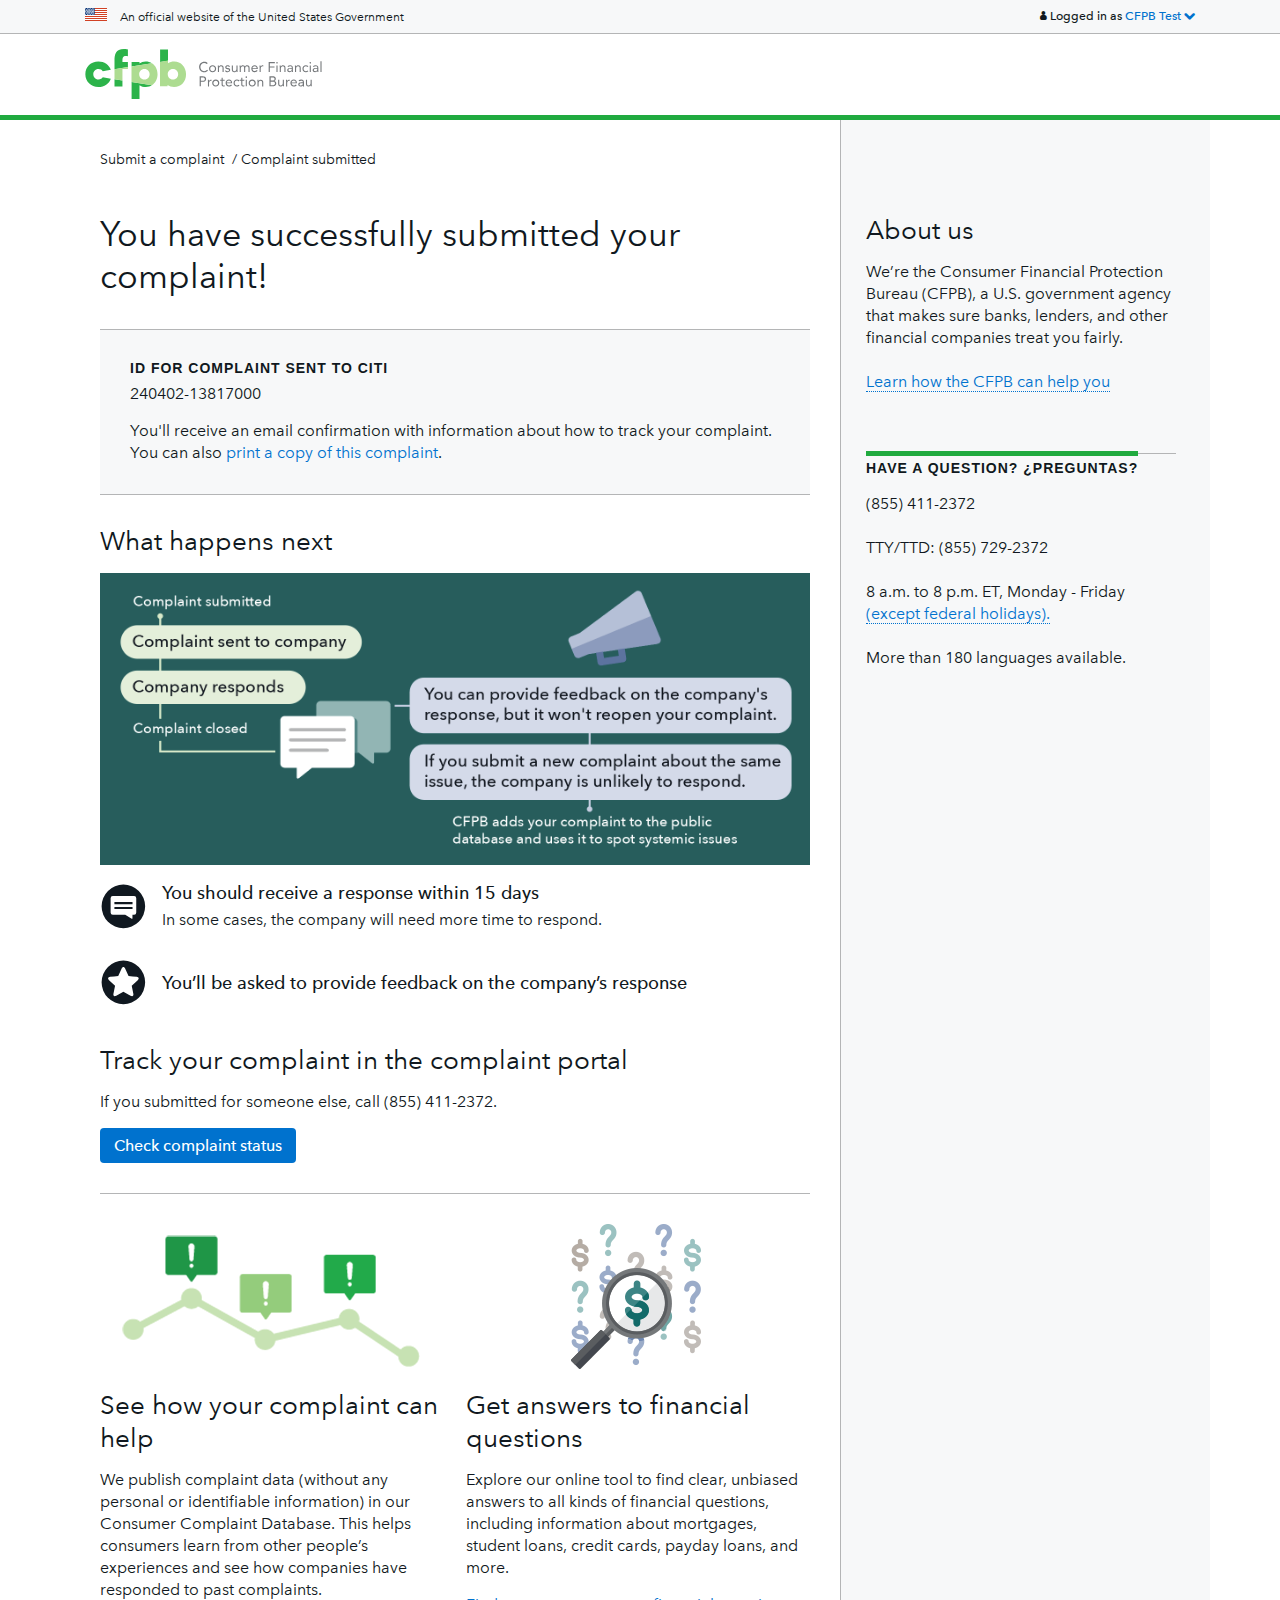
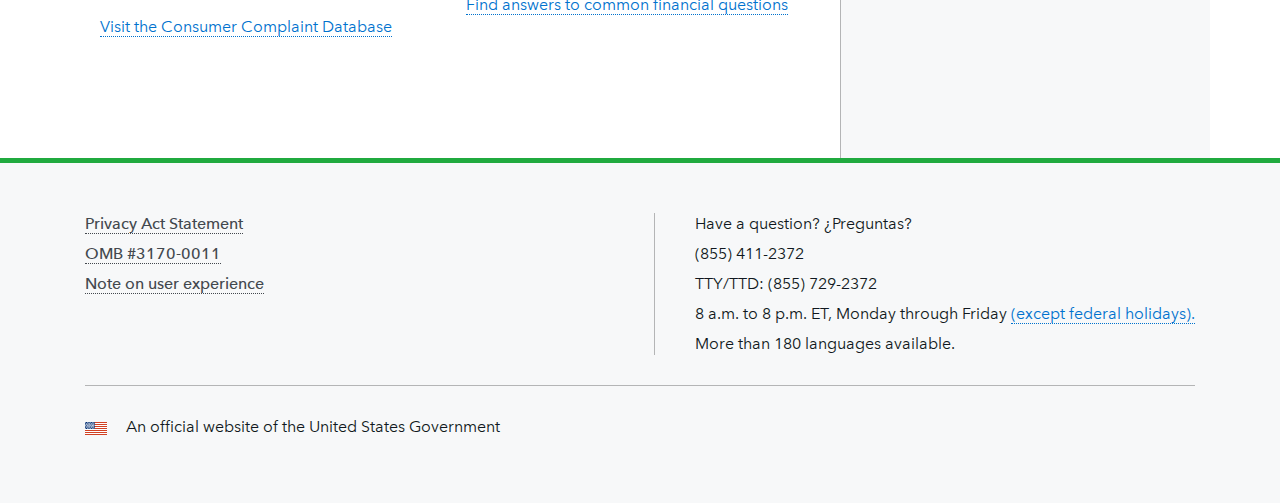
==== complaint-submitted/index.html @ ac3c00c8 "Add prototypes" ====
<!DOCTYPE html>
<!-- saved from url=(0223)https://portal.consumerfinance.gov/consumer/s/complaint-submitted?sessionid=28f20814c13f4c3f39dccdf247f90e877fdfe226806525f268b0e0549cd3e72c083fc4cb9191ff93b3049dcadfddd27220a019470e71061d794ca55a05c5ee69#50082000002Ne7AAAS -->
<html lang="en-US" dir="ltr" xmlns:mso="urn:schemas-microsoft-com:office:office" xmlns:msdt="uuid:C2F41010-65B3-11d1-A29F-00AA00C14882"><head><meta http-equiv="Content-Type" content="text/html; charset=UTF-8"><title>Complaint Submitted</title><meta http-equiv="Content-Security-Policy" content="default-src &#39;self&#39;; script-src &#39;self&#39; &#39;unsafe-eval&#39; &#39;unsafe-inline&#39; https://service.force.com/embeddedservice/ https://cdn.content.aws-dev2-uswest2.aws.sfdc.cl/ https://cdn.content.aws-prod1-useast1.aws.sfdc.cl/ https://payments.salesforce.com/ https://js.stripe.com/ https://www.paypal.com/sdk/js import: blob: https://uip.canary.lwc.dev https://www.google-analytics.com https://www.googletagmanager.com/gtag/js; object-src &#39;self&#39; www.google.com; style-src &#39;self&#39; &#39;unsafe-inline&#39; https://service.force.com/embeddedservice/ https://fonts.googleapis.com/css2 https://fonts.googleapis.com/css blob: https://localhost:5050 https://fast.fonts.net https://www.googletagmanager.com https://www.google-analytics.com https://stats.g.doubleclick.net https://tagmanager.google.com https://www.gstatic.com https://ssl.gstatic.com; img-src &#39;self&#39; data: blob: https://cfpb.my.salesforce.com https://cfpb.file.force.com https://img.youtube.com https://i.ytimg.com https://i.vimeocdn.com https://login.salesforce.com/icons/ https://payments.salesforce.com/icons/ https://cdn.content.aws-prod1-useast1.aws.sfdc.cl/icons/ https://cdn.content.aws-dev2-uswest2.aws.sfdc.cl/icons/ https://www.sandbox.paypal.com https://www.paypal.com https://na217.salesforce.com/icons/ https://localhost:5050 https://fast.fonts.net https://www.googletagmanager.com https://www.google-analytics.com https://stats.g.doubleclick.net https://tagmanager.google.com https://www.gstatic.com https://ssl.gstatic.com; media-src &#39;self&#39; blob: https://localhost:5050 https://www.googletagmanager.com https://www.google-analytics.com https://stats.g.doubleclick.net https://tagmanager.google.com https://www.gstatic.com https://ssl.gstatic.com; frame-src &#39;self&#39; https://service.force.com/embeddedservice/ https://na217.salesforce.com https://sfdc-link-preview-staging.sfdc.sh https://sfdc-link-preview.hk.salesforce.com https://cdn.embedly.com https://www.youtube.com https://player.vimeo.com https://play.vidyard.com https://player.cloudinary.com https://fast.wistia.net https://players.brightcove.net https://s1.adis.ws https://scormanywhere.secure.force.com https://appiniummastertrial.secure.force.com https://js.stripe.com/ https://www.paypal.com https://www.sandbox.paypal.com https://*.c.forceusercontent.com/lightningmaps/ https://*.c.forceusercontent.com https://location.force.com https://cfpb.file.force.com https://localhost:5050 https://www.googletagmanager.com https://www.google-analytics.com https://stats.g.doubleclick.net https://tagmanager.google.com https://www.gstatic.com https://ssl.gstatic.com; font-src &#39;self&#39; data: https://fonts.gstatic.com/ https://localhost:5050 https://fast.fonts.net https://www.googletagmanager.com https://www.google-analytics.com https://stats.g.doubleclick.net https://tagmanager.google.com https://www.gstatic.com https://ssl.gstatic.com; connect-src &#39;self&#39; https://www.paypal.com https://www.sandbox.paypal.com https://cfpb.my.salesforce-scrt.com https://localhost:5050 https://www.googletagmanager.com https://www.google-analytics.com https://stats.g.doubleclick.net https://tagmanager.google.com https://www.gstatic.com https://ssl.gstatic.com"><link rel="icon" href="https://cfpb--c.na21.visual.force.com/resource/1492827952000/favicontest"><meta name="viewport" content="initial-scale=1.0, maximum-scale=5.0, minimum-scale=1.0, minimal-ui">
<style>
        .auraMsgMask, #auraErrorMask, body .auraLoadingBox {
            display: none;
        }

        .spaError {
            padding: 10px;
        }

        .spaErrorLink {
            padding: 10px 0;
            display: block
        }

        </style><style>:root{--EZProtect4SF-paletteIndigo10:rgb(32, 6, 71);--EZProtect4SF-popoverWalkthroughHeaderImage:;--EZProtect4SF-zIndexDialog:6000;--EZProtect4SF-colorPickerSelectorWidth:14rem;--EZProtect4SF-nubbinSizeDefault:1rem;--EZProtect4SF-paletteCloudBlue40:rgb(5, 98, 138);--EZProtect4SF-colorBackgroundContextBarInverseItemHover:rgba(255, 255, 255, 0.2);--EZProtect4SF-dropZoneSlotHeight:0.25rem;--EZProtect4SF-colorTextTabLabelSelected:rgb(1, 118, 211);--EZProtect4SF-colorStrokeBrandActive:rgb(3, 45, 96);--EZProtect4SF-paletteIndigo15:rgb(31, 9, 116);--EZProtect4SF-cardBodyPadding:0 1rem;--EZProtect4SF-varSpacingHorizontalSmall:0.75rem;--EZProtect4SF-tableColorBackgroundHeaderResizableHandle:rgb(174, 174, 174);--EZProtect4SF-colorBackgroundPathActiveHover:rgb(3, 45, 96);--EZProtect4SF-brandPrimaryTransparent:rgba(21, 137, 238, 0.1);--EZProtect4SF-brandPrimaryTransparent40:rgba(21, 137, 238, 0.4);--EZProtect4SF-colorBorderButtonDefault:rgb(201, 201, 201);--EZProtect4SF-paletteIndigo20:rgb(50, 29, 113);--EZProtect4SF-popoverColorText:rgb(201, 201, 201);--EZProtect4SF-paletteCloudBlue30:rgb(8, 73, 104);--EZProtect4SF-colorTextButtonDefaultActive:rgb(1, 118, 211);--EZProtect4SF-colorPickerSliderHeight:1.5rem;--EZProtect4SF-colorTextIconInverse:rgb(255, 255, 255);--EZProtect4SF-heightFooter:3.75rem;--EZProtect4SF-splitViewColorBorder:rgb(201, 201, 201);--EZProtect4SF-colorBorderRowSelectedHover:rgb(27, 150, 255);--EZProtect4SF-fontSizeTextXxSmall:0.625rem;--EZProtect4SF-lineHeightHeading:1.25;--EZProtect4SF-cardHeaderMargin:0 0 0.75rem;--EZProtect4SF-paletteIndigo30:rgb(47, 44, 183);--EZProtect4SF-mqMediumLandscape:only screen and (min-width: 48em) and (min-aspect-ratio: 4/3);--EZProtect4SF-brandBandImageHeightMedium:12.5rem;--EZProtect4SF-illustrationColorSecondary:rgb(207, 233, 254);--EZProtect4SF-zIndexDefault:1;--EZProtect4SF-colorBorderSelectionActive:rgb(243, 243, 243);--EZProtect4SF-paletteCloudBlue20:rgb(2, 50, 72);--EZProtect4SF-utilityBarColorBackgroundNotificationFocus:rgb(201, 201, 201);--EZProtect4SF-colorTextIconDefaultDisabled:rgb(201, 201, 201);--EZProtect4SF-colorTextBrand:rgb(27, 150, 255);--EZProtect4SF-durationToastMedium:9.6s;--EZProtect4SF-colorBackgroundButtonIconActive:rgb(243, 243, 243);--EZProtect4SF-brandHeaderContrastWeak:rgb(145, 145, 145);--EZProtect4SF-colorBackgroundNotificationNew:rgb(243, 243, 243);--EZProtect4SF-brandHeaderContrastInverseActive:rgb(238, 238, 238);--EZProtect4SF-colorBackgroundInputCheckboxSelected:rgb(27, 150, 255);--EZProtect4SF-progressColorBorder:rgb(255, 255, 255);--EZProtect4SF-spacingXxxSmall:0.125rem;--EZProtect4SF-paletteIndigo40:rgb(58, 73, 218);--EZProtect4SF-colorBackgroundProgressRingContent:rgb(255, 255, 255);--EZProtect4SF-lineHeightButtonSmall:1.75rem;--EZProtect4SF-salesforceSansBoldItalicWoff:url(/_slds/fonts/v2.3.0/SalesforceSans-BoldItalic.woff);--EZProtect4SF-brandBackgroundDarkTransparent:rgba(221, 219, 218, 0);--EZProtect4SF-colorPickerThumbWidth:0.375rem;--EZProtect4SF-paletteCloudBlue10:rgb(0, 26, 40);--EZProtect4SF-brandHeaderIconActive:rgb(129, 129, 129);--EZProtect4SF-widthStageLeftCollapsed:4rem;--EZProtect4SF-paletteCloudBlue15:rgb(10, 38, 54);--EZProtect4SF-colorBorderOffline:rgb(68, 68, 68);--EZProtect4SF-colorBackgroundUtilityBarHover:rgb(243, 243, 243);--EZProtect4SF-sliderHandleColorBackgroundHover:rgb(1, 118, 211);--EZProtect4SF-colorTextIconInverseHint:rgba(255, 255, 255, 0.5);--EZProtect4SF-sizeMedium:20rem;--EZProtect4SF-brandPrimaryTransparent10:rgba(21, 137, 238, 0.1);--EZProtect4SF-colorBorderIconInverseHintHover:rgba(255, 255, 255, 0.75);--EZProtect4SF-colorTextDefault:rgb(3, 45, 96);--EZProtect4SF-paletteIndigo50:rgb(88, 103, 232);--EZProtect4SF-progressBarHeight:0.125rem;--EZProtect4SF-colorBackgroundWarning:#feb552;--EZProtect4SF-colorBackgroundBrandPrimaryActive:rgb(3, 45, 96);--EZProtect4SF-paletteBlue90:rgb(216, 230, 254);--EZProtect4SF-brandHeaderContrastCool:rgb(1, 68, 134);--EZProtect4SF-paletteCloudBlue80:rgb(144, 208, 254);--EZProtect4SF-paletteBlue95:rgb(238, 244, 255);--EZProtect4SF-colorBorderSelectionHover:rgb(27, 150, 255);--EZProtect4SF-zIndexPopup:5000;--EZProtect4SF-borderRadiusLarge:0.5rem;--EZProtect4SF-colorTextIconInverseHintHover:rgba(255, 255, 255, 0.75);--EZProtect4SF-popoverBrandBorderWidth:0.25rem;--EZProtect4SF-fontSizeHeadingXLarge:1.75rem;--EZProtect4SF-typingIconDotColorBackgroundGrayDark:rgb(201, 201, 201);--EZProtect4SF-paletteIndigo65:rgb(142, 155, 239);--EZProtect4SF-varSpacingLarge:1.5rem;--EZProtect4SF-pageHeaderSpacingMargin:0;--EZProtect4SF-fontSizeTextXLarge:1.25rem;--EZProtect4SF-paletteIndigo60:rgb(127, 140, 237);--EZProtect4SF-paletteCloudBlue70:rgb(26, 185, 255);--EZProtect4SF-welcomeMatColorActionShadow:rgba(0, 0, 0, 0.05);--EZProtect4SF-colorTextBrowser:rgb(255, 255, 255);--EZProtect4SF-welcomeMatSpacingInfo:7.75rem;--EZProtect4SF-mqLarge:only screen and (min-width: 64.0625em);--EZProtect4SF-paletteIndigo70:rgb(158, 169, 241);--EZProtect4SF-squareTappableSmall:2rem;--EZProtect4SF-colorTextActionLabel:rgb(116, 116, 116);--EZProtect4SF-paletteCloudBlue60:rgb(13, 157, 218);--EZProtect4SF-paletteBlue70:rgb(120, 176, 253);--EZProtect4SF-colorBorderTabActive:rgb(255, 255, 255);--EZProtect4SF-paletteCloudBlue65:rgb(8, 171, 237);--EZProtect4SF-globalnavigationItemHeightAccentFocus:4px;--EZProtect4SF-colorBorderDestructiveHover:rgb(186, 5, 23);--EZProtect4SF-buttonLineHeightTouch:2.65rem;--EZProtect4SF-colorTextCustomer:rgb(254, 147, 57);--EZProtect4SF-squareIconUtilitySmall:1rem;--EZProtect4SF-colorBackgroundModalButtonActive:rgba(0, 0, 0, 0.16);--EZProtect4SF-colorTextBrandPrimary:rgb(255, 255, 255);--EZProtect4SF-squareIconXSmallBoundary:1.25rem;--EZProtect4SF-widthToggle:3rem;--EZProtect4SF-paletteIndigo80:rgb(190, 199, 246);--EZProtect4SF-welcomeMatMinHeight:25rem;--EZProtect4SF-zIndexDocked:4;--EZProtect4SF-squareIconMediumBoundaryAlt:2.25rem;--EZProtect4SF-colorBorderSelection:rgb(1, 118, 211);--EZProtect4SF-paletteBlue80:rgb(170, 203, 255);--EZProtect4SF-paletteCloudBlue50:rgb(16, 124, 173);--EZProtect4SF-brandHeaderContrastActive:rgb(80, 80, 80);--EZProtect4SF-formLabelFontSize:0.75rem;--EZProtect4SF-colorTextActionLabelActive:rgb(3, 45, 96);--EZProtect4SF-colorBackgroundBackdropTint:rgb(243, 243, 243);--EZProtect4SF-durationSlowly:0.4s;--EZProtect4SF-colorBackgroundRowHover:rgb(243, 243, 243);--EZProtect4SF-popoverWalkthroughAltNubbinColorBackground:rgb(1, 118, 211);--EZProtect4SF-spinnerSizeSmall:1.25rem;--EZProtect4SF-sliderTrackColorBackgroundFill:rgb(27, 150, 255);--EZProtect4SF-welcomeMatWidth:52.0625rem;--EZProtect4SF-paletteIndigo95:rgb(241, 243, 251);--EZProtect4SF-paletteIndigo90:rgb(224, 229, 248);--EZProtect4SF-filesZIndexHover:5;--EZProtect4SF-colorTextPill:rgb(1, 118, 211);--EZProtect4SF-varSpacingSmall:0.75rem;--EZProtect4SF-heightDockedBar:2.5rem;--EZProtect4SF-paletteBlue50:rgb(1, 118, 211);--EZProtect4SF-colorTextTabLabelHover:rgb(1, 68, 134);--EZProtect4SF-fontSizeHeadingXSmall:0.75rem;--EZProtect4SF-colorStrokeDisabled:rgb(243, 243, 243);--EZProtect4SF-widthPathBorderCurrent:0.125rem;--EZProtect4SF-colorBackgroundButtonDefaultHover:rgb(243, 243, 243);--EZProtect4SF-varSpacingVerticalXxSmall:0.25rem;--EZProtect4SF-colorTextButtonDefaultHover:rgb(1, 118, 211);--EZProtect4SF-durationPromptly:0.2s;--EZProtect4SF-colorBorderPathCurrent:rgb(1, 68, 134);--EZProtect4SF-BrandHeaderContrast:#5e5e5e;--EZProtect4SF-colorBackgroundButtonDefaultActive:rgb(243, 243, 243);--EZProtect4SF-colorTextStageLeft:rgb(243, 243, 243);--EZProtect4SF-colorBorderHint:rgb(3, 45, 96);--EZProtect4SF-colorTextPrimary:rgb(3, 45, 96);--EZProtect4SF-brandBandColorBackgroundSecondaryTransparent:rgba(0, 0, 0, 0);--EZProtect4SF-paletteBlue60:rgb(27, 150, 255);--EZProtect4SF-cardColorBackground:rgb(255, 255, 255);--EZProtect4SF-brandHeaderIcon:rgb(145, 145, 145);--EZProtect4SF-paletteBlue65:rgb(87, 163, 253);--EZProtect4SF-spacingLarge:1.5rem;--EZProtect4SF-pageHeaderColorBorder:rgba(0, 0, 0, 0);--EZProtect4SF-cardFooterMargin:0.75rem;--EZProtect4SF-fontSizeTextSmall:0.8125rem;--EZProtect4SF-colorTextLinkInverseActive:rgba(255, 255, 255, 0.5);--EZProtect4SF-durationToastShort:4.8s;--EZProtect4SF-lineHeightButton:1.875rem;--EZProtect4SF-panelDockedLeftShadow:1px 0 3px rgba(0,0,0,0.25);--EZProtect4SF-panelDockedRightShadow:-1px 0 3px 0 rgba(0,0,0,0.25);--EZProtect4SF-colorTextLinkPrimaryHover:rgb(1, 118, 211);--EZProtect4SF-shadowButton:0 1px 1px 0 rgba(0, 0, 0, 0.05);--EZProtect4SF-welcomeMatMaxHeight:37.5rem;--EZProtect4SF-colorBorderToggleChecked:rgb(255, 255, 255);--EZProtect4SF-shadowHeader:0 2px 4px rgba(0, 0, 0, 0.07);--EZProtect4SF-sizeXxLarge:60rem;--EZProtect4SF-colorBackgroundDockedPanelHeader:rgb(255, 255, 255);--EZProtect4SF-paletteBlue30:rgb(1, 68, 134);--EZProtect4SF-lineHeightSalespath:1.5rem;--EZProtect4SF-shadowDrag:0 2px 4px 0 rgba(0, 0, 0, 0.40);--EZProtect4SF-colorBackgroundPathExpanded:rgb(255, 255, 255);--EZProtect4SF-colorBackground:rgb(243, 243, 243);--EZProtect4SF-colorBackgroundInput:rgb(255, 255, 255);--EZProtect4SF-sizeSmall:15rem;--EZProtect4SF-userDefaultAvatar:url(/_slds/images/profile_avatar_200.png?cache=7bdcafae);--EZProtect4SF-colorTextButtonInverse:rgb(243, 243, 243);--EZProtect4SF-colorBackgroundInputCheckboxDisabled:rgb(201, 201, 201);--EZProtect4SF-tableColorTextHeader:rgb(68, 68, 68);--EZProtect4SF-paletteBlue40:rgb(11, 92, 171);--EZProtect4SF-cardColorBorder:rgb(201, 201, 201);--EZProtect4SF-squareIconUtilityMedium:1.25rem;--EZProtect4SF-colorBackgroundButtonSuccessHover:rgb(46, 132, 74);--EZProtect4SF-colorBorderButtonBrandDisabled:rgba(0, 0, 0, 0);--EZProtect4SF-fontSizeHeadingXxSmall:0.625rem;--EZProtect4SF-colorBackgroundButtonInverseActive:rgba(0, 0, 0, 0.24);--EZProtect4SF-illustrationEmptyStateEvents:url(/_slds/images/illustrations/empty-state-events.svg?cache=985b247a);--EZProtect4SF-colorBackgroundToggle:rgb(174, 174, 174);--EZProtect4SF-colorBackgroundStencil:rgb(243, 243, 243);--EZProtect4SF-welcomeMatCheckSize:0.625rem;--EZProtect4SF-colorTextButtonBrandHover:rgb(255, 255, 255);--EZProtect4SF-buttonColorBackgroundSecondary:rgba(255, 255, 255, 0.8);--EZProtect4SF-paletteBlue10:rgb(0, 22, 57);--EZProtect4SF-varSpacingVerticalLarge:1.5rem;--EZProtect4SF-colorBorderReminder:rgb(243, 243, 243);--EZProtect4SF-colorBrandDark:rgb(1, 118, 211);--EZProtect4SF-paletteBlue15:rgb(3, 35, 77);--EZProtect4SF-colorBorderBrandPrimaryFocus:rgb(1, 118, 211);--EZProtect4SF-salesforceSansItalicWoff:url(/_slds/fonts/v2.3.0/SalesforceSans-Italic.woff);--EZProtect4SF-colorBorderBrandPrimaryActive:rgb(3, 45, 96);--EZProtect4SF-datepickerColorTextDayAdjacentMonth:rgb(116, 116, 116);--EZProtect4SF-colorBorderErrorAlt:rgb(254, 143, 125);--EZProtect4SF-shadowReminder:0 2px 3px 0 rgba(0, 0, 0, 0.20);--EZProtect4SF-brandTextLinkActive:rgb(1, 68, 134);--EZProtect4SF-pageHeaderColorBackground:rgb(243, 243, 243);--EZProtect4SF-salesforceSansBoldWoff2:url(/_slds/fonts/v2.3.0/SalesforceSans-Bold.woff2);--EZProtect4SF-fontSizeHeadingLarge:1.5rem;--EZProtect4SF-colorBackgroundStencilAlt:rgb(243, 243, 243);--EZProtect4SF-paletteBlue20:rgb(3, 45, 96);--EZProtect4SF-elevationInverseShadow3Below:0 -3px 3px 0 rgba(0, 0, 0, 0.16) inset;--EZProtect4SF-varSpacingHorizontalXxSmall:0.25rem;--EZProtect4SF-colorBorderSeparatorAlt:rgb(201, 201, 201);--EZProtect4SF-colorPickerRangeHeight:5rem;--EZProtect4SF-colorBackgroundButtonIcon:rgba(0, 0, 0, 0);--EZProtect4SF-paletteTeal15:rgb(7, 40, 37);--EZProtect4SF-buttonIconColorBorderPrimary:rgb(255, 255, 255);--EZProtect4SF-brandAccessibleActive:rgb(1, 68, 134);--EZProtect4SF-paletteYellow80:rgb(252, 192, 3);--EZProtect4SF-zIndexSpinner:9050;--EZProtect4SF-colorBackgroundContextTabBarItem:rgb(255, 255, 255);--EZProtect4SF-fontWeightBold:700;--EZProtect4SF-paletteTeal10:rgb(7, 27, 18);--EZProtect4SF-colorBackgroundContextBarItemActive:rgb(255, 255, 255);--EZProtect4SF-shadowFocusInset:0 0 2px 2px #1b96ff inset;--EZProtect4SF-colorBackgroundAltInverse:rgb(3, 45, 96);--EZProtect4SF-colorBackgroundPathIncompleteHover:rgb(201, 201, 201);--EZProtect4SF-squareIconMediumContent:1rem;--EZProtect4SF-colorBackgroundContextBar:rgb(255, 255, 255);--EZProtect4SF-colorTextInverseHover:rgb(174, 174, 174);--EZProtect4SF-colorBackgroundInputActive:rgb(255, 255, 255);--EZProtect4SF-brandContrast:rgb(26, 27, 30);--EZProtect4SF-colorTextSecondary:rgb(116, 116, 116);--EZProtect4SF-fillHeaderButtonHover:rgb(1, 68, 134);--EZProtect4SF-fontFamilyText:-apple-system, BlinkMacSystemFont, 'Segoe UI', Roboto, Helvetica, Arial, sans-serif, 'Apple Color Emoji', 'Segoe UI Emoji', 'Segoe UI Symbol';--EZProtect4SF-welcomeMatCompleteIconSize:1.25rem;--EZProtect4SF-varSpacingXxLarge:3rem;--EZProtect4SF-paletteYellow95:rgb(251, 243, 224);--EZProtect4SF-paletteYellow90:rgb(249, 227, 182);--EZProtect4SF-brandBackgroundPrimary:rgb(250, 250, 249);--EZProtect4SF-paletteTeal20:rgb(2, 52, 52);--EZProtect4SF-progressRingWidth:0.1875rem;--EZProtect4SF-paletteYellow65:rgb(215, 147, 4);--EZProtect4SF-paletteYellow60:rgb(202, 133, 1);--EZProtect4SF-colorBorderInputCheckboxSelectedCheckmark:rgb(255, 255, 255);--EZProtect4SF-colorBorderCanvasElementSelectionHover:rgb(1, 68, 134);--EZProtect4SF-borderRadiusSmall:0.125rem;--EZProtect4SF-progressBarColorBackground:rgb(201, 201, 201);--EZProtect4SF-durationInstantly:0s;--EZProtect4SF-colorBackgroundToastSuccess:rgb(46, 132, 74);--EZProtect4SF-tabsFontWeight:400;--EZProtect4SF-colorBackgroundPost:rgb(243, 243, 243);--EZProtect4SF-colorTextPlaceholderInverse:rgb(243, 243, 243);--EZProtect4SF-colorTextInputIcon:rgb(174, 174, 174);--EZProtect4SF-sliderHandleShadow:rgba(0, 0, 0, 0.16) 0 2px 3px;--EZProtect4SF-paletteYellow70:rgb(228, 162, 1);--EZProtect4SF-fontWeightLight:300;--EZProtect4SF-colorTextError:rgb(234, 0, 30);--EZProtect4SF-varSpacingXxSmall:0.25rem;--EZProtect4SF-colorBorderInput:rgb(201, 201, 201);--EZProtect4SF-brandAccessible:rgb(1, 118, 211);--EZProtect4SF-pageColorBackgroundPrimary:rgb(255, 255, 255);--EZProtect4SF-cardShadow:none;--EZProtect4SF-lineClamp:3;--EZProtect4SF-welcomeMatWidthProgressBar:12.5rem;--EZProtect4SF-progressColorBackgroundShade:rgb(243, 243, 243);--EZProtect4SF-globalActionFillHover:rgb(1, 68, 134);--EZProtect4SF-illustrationEmptyStateAssistant:url(/_slds/images/illustrations/empty-state-assistant.svg?cache=127a789e);--EZProtect4SF-varSpacingHorizontalXSmall:0.5rem;--EZProtect4SF-colorPickerInputCustomHexFontSize:0.75rem;--EZProtect4SF-varSpacingMedium:1rem;--EZProtect4SF-colorBackgroundShadeDark:rgb(201, 201, 201);--EZProtect4SF-colorPickerSwatchesWidth:13.3rem;--EZProtect4SF-squareIconLargeBoundaryAlt:5rem;--EZProtect4SF-colorBorderInputDisabled:rgb(201, 201, 201);--EZProtect4SF-paletteYellow40:rgb(140, 75, 2);--EZProtect4SF-cardWrapperSpacing:1rem;--EZProtect4SF-colorBackgroundNotificationBadgeActive:rgb(3, 45, 96);--EZProtect4SF-colorBackgroundHighlight:rgb(250, 255, 189);--EZProtect4SF-colorBackgroundRowActive:rgb(243, 243, 243);--EZProtect4SF-componentSpacingMargin:0;--EZProtect4SF-colorBorderButtonFocusInverse:rgb(243, 243, 243);--EZProtect4SF-shadowButtonFocus:0 0 3px #0176d3;--EZProtect4SF-varSpacingVerticalXLarge:2rem;--EZProtect4SF-tableColorBackgroundHeaderHover:rgb(243, 243, 243);--EZProtect4SF-colorBackgroundDockedPanel:rgb(255, 255, 255);--EZProtect4SF-colorTextTertiary:rgb(116, 116, 116);--EZProtect4SF-varSpacingVerticalXxLarge:3rem;--EZProtect4SF-paletteYellow50:rgb(168, 100, 3);--EZProtect4SF-brandContrastActive:rgb(13, 14, 18);--EZProtect4SF-squareIconLargeContent:2rem;--EZProtect4SF-colorPickerSliderThumbColorBackground:rgb(243, 243, 243);--EZProtect4SF-inputStaticFontSize:0.8125rem;--EZProtect4SF-borderWidthThin:1px;--EZProtect4SF-fontWeightRegular:400;--EZProtect4SF-colorBackgroundButtonSuccess:rgb(69, 198, 90);--EZProtect4SF-splitViewColorBackgroundRowHover:rgb(255, 255, 255);--EZProtect4SF-paletteYellow20:rgb(79, 33, 0);--EZProtect4SF-bannerUserDefaultImage:;--EZProtect4SF-elevation8:8;--EZProtect4SF-brandDark:rgb(1, 118, 211);--EZProtect4SF-colorBackgroundPathCurrentHover:rgb(255, 255, 255);--EZProtect4SF-elevation0:0;--EZProtect4SF-elevation2:2;--EZProtect4SF-pageHeaderJoinedColorBorder:rgb(201, 201, 201);--EZProtect4SF-elevation4:4;--EZProtect4SF-durationPaused:3.2s;--EZProtect4SF-colorBrand:rgb(27, 150, 255);--EZProtect4SF-colorBackgroundPathComplete:rgb(59, 167, 85);--EZProtect4SF-progressColorBorderHover:rgb(1, 118, 211);--EZProtect4SF-spacingXxSmall:0.25rem;--EZProtect4SF-tableCellSpacing:0.5rem;--EZProtect4SF-colorBorderContextBarThemeDefault:rgb(13, 157, 218);--EZProtect4SF-colorBackgroundAnchor:rgb(243, 243, 243);--EZProtect4SF-paletteYellow30:rgb(111, 52, 0);--EZProtect4SF-shadowButtonFocusInverse:0 0 3px #f3f3f3;--EZProtect4SF-welcomeMatFontSizeInfoTitle:2.625rem;--EZProtect4SF-colorBorderLinkFocusInverse:rgb(243, 243, 243);--EZProtect4SF-borderRadiusCircle:50%;--EZProtect4SF-buttonColorBorderSecondary:rgba(255, 255, 255, 0.8);--EZProtect4SF-colorTextSuccessInverse:rgb(69, 198, 90);--EZProtect4SF-varSpacingXLarge:2rem;--EZProtect4SF-sizeXLarge:40rem;--EZProtect4SF-varSpacingHorizontalXxxSmall:0.125rem;--EZProtect4SF-elevation3Inset:-3;--EZProtect4SF-lineHeightTab:2.5rem;--EZProtect4SF-colorBackgroundDestructiveActive:rgb(142, 3, 15);--EZProtect4SF-colorTextLinkPrimaryActive:rgb(3, 45, 96);--EZProtect4SF-colorBackgroundPageHeader:rgb(255, 255, 255);--EZProtect4SF-colorBackgroundPill:rgb(255, 255, 255);--EZProtect4SF-fillBrandHover:rgb(1, 68, 134);--EZProtect4SF-colorBorderContextBarItem:rgba(0, 0, 0, 0.2);--EZProtect4SF-borderStrokeWidthThin:1px;--EZProtect4SF-progressColorBorderShade:rgb(243, 243, 243);--EZProtect4SF-heightHeader:2.75rem;--EZProtect4SF-shadowInlineEdit:0 2px 4px 4px rgba(0, 0, 0, 0.16);--EZProtect4SF-colorBackgroundNotificationBadgeHover:rgb(1, 68, 134);--EZProtect4SF-borderRadiusPill:15rem;--EZProtect4SF-colorTextButtonInverseDisabled:rgba(255, 255, 255, 0.5);--EZProtect4SF-sizeXxxSmall:3rem;--EZProtect4SF-colorBackgroundSuccessDarker:rgb(25, 78, 49);--EZProtect4SF-colorBackgroundToggleHover:rgb(147, 147, 147);--EZProtect4SF-paletteYellow15:rgb(46, 34, 4);--EZProtect4SF-paletteYellow10:rgb(40, 18, 2);--EZProtect4SF-cardSpacingSmall:0.75rem;--EZProtect4SF-illustrationEmptyStateTasks:url(/_slds/images/illustrations/empty-state-tasks.svg?cache=dc5e5e5b);--EZProtect4SF-brandBandScrimHeight:3.125rem;--EZProtect4SF-popoverWalkthroughColorBackground:rgb(0, 22, 57);--EZProtect4SF-colorBorderErrorDark:rgb(254, 143, 125);--EZProtect4SF-heightTappableSmall:2rem;--EZProtect4SF-colorBackgroundButtonBrandDisabled:rgb(243, 243, 243);--EZProtect4SF-colorBorderPrimary:rgb(201, 201, 201);--EZProtect4SF-colorGray1:rgb(255, 255, 255);--EZProtect4SF-fontSizeXLarge:1.5rem;--EZProtect4SF-varSquareIconMediumBoundary:2rem;--EZProtect4SF-colorGray5:rgb(221, 219, 218);--EZProtect4SF-colorGray4:rgb(236, 235, 234);--EZProtect4SF-colorGray3:rgb(243, 242, 242);--EZProtect4SF-colorGray2:rgb(250, 250, 249);--EZProtect4SF-opacity8:0.8;--EZProtect4SF-salesforceSansBoldItalicWoff2:url(/_slds/fonts/v2.3.0/SalesforceSans-BoldItalic.woff2);--EZProtect4SF-opacity5:0.5;--EZProtect4SF-squareIconGlobalIdentityIcon:1.25rem;--EZProtect4SF-colorBackgroundBrowser:rgb(116, 116, 116);--EZProtect4SF-colorTextIconInverseActive:rgb(255, 255, 255);--EZProtect4SF-shadowDocked:0 -2px 2px 0 rgba(0, 0, 0, 0.16);--EZProtect4SF-colorBackgroundInputError:rgb(253, 221, 227);--EZProtect4SF-colorGray9:rgb(112, 110, 107);--EZProtect4SF-colorGray8:rgb(150, 148, 146);--EZProtect4SF-colorGray7:rgb(176, 173, 171);--EZProtect4SF-colorGray6:rgb(201, 199, 197);--EZProtect4SF-colorTextLinkInverse:rgb(255, 255, 255);--EZProtect4SF-squareIconSmallBoundary:1.5rem;--EZProtect4SF-varSpacingHorizontalXLarge:2rem;--EZProtect4SF-colorBackgroundDark:rgb(243, 243, 243);--EZProtect4SF-colorTextWarningAlt:rgb(140, 75, 2);--EZProtect4SF-elevationInverseShadow2:0 -2px 2px 0 rgba(0, 0, 0, 0.16);--EZProtect4SF-elevationInverseShadow0:none;--EZProtect4SF-colorStrokeBrand:rgb(1, 118, 211);--EZProtect4SF-colorBackgroundToggleActive:rgb(1, 68, 134);--EZProtect4SF-colorBorderContextBarDivider:rgba(255, 255, 255, 0.2);--EZProtect4SF-zIndexToast:10000;--EZProtect4SF-colorBackgroundContextBarActionHighlight:rgba(255, 255, 255, 0.2);--EZProtect4SF-colorBackgroundBrandPrimaryFocus:rgb(1, 68, 134);--EZProtect4SF-buttonColorBackgroundBrandPrimary:rgb(1, 118, 211);--EZProtect4SF-brandHeaderContrastWarm:rgb(186, 5, 23);--EZProtect4SF-buttonColorTextPrimary:rgb(255, 255, 255);--EZProtect4SF-colorBrandDarker:rgb(1, 68, 134);--EZProtect4SF-colorBorderPathCurrentHover:rgb(3, 45, 96);--EZProtect4SF-colorTextButtonDefaultDisabled:rgb(201, 201, 201);--EZProtect4SF-colorBackgroundPathLost:rgb(234, 0, 30);--EZProtect4SF-einsteinHeaderBackground:url(/_slds/images/einstein-headers/einstein-header-background.svg?cache=ff7fa2ff);--EZProtect4SF-brandTextLink:rgb(1, 118, 211);--EZProtect4SF-sliderTrackColorBackground:rgb(243, 243, 243);--EZProtect4SF-colorContrastPrimary:rgb(243, 243, 243);--EZProtect4SF-groupDefaultAvatar:url(/_slds/images/group_avatar_200.png?cache=a0044dae);--EZProtect4SF-templateProfileGutters:0;--EZProtect4SF-sizeXxSmall:6rem;--EZProtect4SF-colorBackgroundPayload:rgb(243, 243, 243);--EZProtect4SF-paletteCloudBlue90:rgb(207, 233, 254);--EZProtect4SF-colorBackgroundPathActive:rgb(1, 68, 134);--EZProtect4SF-colorTextDestructive:rgb(234, 0, 30);--EZProtect4SF-squareIconLargeBoundary:3rem;--EZProtect4SF-colorBorderWarning:rgb(254, 147, 57);--EZProtect4SF-shadowSoftPrimaryHover:none;--EZProtect4SF-paletteCloudBlue95:rgb(234, 245, 254);--EZProtect4SF-spacingSmall:0.75rem;--EZProtect4SF-colorBackgroundErrorDark:rgb(186, 5, 23);--EZProtect4SF-brandHeaderContrastWeakDisabled:rgba(166, 166, 166, 0.25);--EZProtect4SF-squareIconMediumContentAlt:0.875rem;--EZProtect4SF-colorBackgroundButtonInverse:rgba(0, 0, 0, 0);--EZProtect4SF-brandHeader:rgb(255, 255, 255);--EZProtect4SF-lineHeightText:1.5;--EZProtect4SF-widthStageLeftExpanded:15rem;--EZProtect4SF-colorBackgroundError:VALENCIA;--EZProtect4SF-colorTextButtonBrandActive:rgb(255, 255, 255);--EZProtect4SF-fontFamily:-apple-system, BlinkMacSystemFont, 'Segoe UI', Roboto, Helvetica, Arial, sans-serif, 'Apple Color Emoji', 'Segoe UI Emoji', 'Segoe UI Symbol';--EZProtect4SF-mqMedium:only screen and (min-width: 48em);--EZProtect4SF-brandDarkActive:rgb(37, 48, 69);--EZProtect4SF-colorBackgroundPathStepActionActive:rgb(0, 22, 57);--EZProtect4SF-neutrafaceDisplayWoff2:url(/_slds/fonts/NeutrafaceDisplay.woff2?cache=2.9.0);--EZProtect4SF-spacingMedium:1rem;--EZProtect4SF-colorTextModal:rgb(255, 255, 255);--EZProtect4SF-spinnerSizeLarge:2.75rem;--EZProtect4SF-carouselIndicatorColorBackgroundHover:rgb(243, 243, 243);--EZProtect4SF-shadowActionOverflowFooter:0 -2px 4px #f3f3f3;--EZProtect4SF-popoverWalkthroughHeaderColorBackground:rgb(3, 45, 96);--EZProtect4SF-colorBackgroundPathWon:rgb(46, 132, 74);--EZProtect4SF-lineHeightToggle:1.3rem;--EZProtect4SF-neutrafaceDisplayWoff:url(/_slds/fonts/NeutrafaceDisplay.woff?cache=2.9.0);--EZProtect4SF-cardFooterPadding:0 1rem 0.75rem;--EZProtect4SF-sliderHandleColorBackground:rgb(27, 150, 255);--EZProtect4SF-colorBackgroundErrorAlt:rgb(254, 143, 125);--EZProtect4SF-colorBackgroundIndicatorDot:rgb(3, 45, 96);--EZProtect4SF-chatMessageColorBackgroundInbound:rgb(243, 243, 243);--EZProtect4SF-elevationShadow0:none;--EZProtect4SF-heightPill:1.625rem;--EZProtect4SF-elevationShadow4:0 4px 4px 0 rgba(0, 0, 0, 0.16);--EZProtect4SF-elevationShadow2:0 2px 2px 0 rgba(0, 0, 0, 0.16);--EZProtect4SF-elevationShadow8:0 8px 8px 0 rgba(0, 0, 0, 0.16);--EZProtect4SF-varFontSize8:1.5rem;--EZProtect4SF-colorBackgroundButtonDefaultDisabled:rgb(255, 255, 255);--EZProtect4SF-varFontSize7:1.25rem;--EZProtect4SF-elevationInverseShadow8:0 -8px 8px 0 rgba(0, 0, 0, 0.16);--EZProtect4SF-varFontSize9:1.75rem;--EZProtect4SF-brandBandColorBackgroundPrimary:rgba(0, 0, 0, 0);--EZProtect4SF-colorTextButtonBrand:rgb(255, 255, 255);--EZProtect4SF-elevationInverseShadow4:0 -4px 4px 0 rgba(0, 0, 0, 0.16);--EZProtect4SF-colorBackgroundToggleActiveHover:rgb(1, 68, 134);--EZProtect4SF-welcomeMatBackgroundImageInfo:url(/_slds/images/welcome-mat/bg-info@2x.png?cache=ddb4e82f);--EZProtect4SF-varFontSize2:0.75rem;--EZProtect4SF-varFontSize1:0.625rem;--EZProtect4SF-varFontSize4:0.875rem;--EZProtect4SF-pageHeaderSpacingRow:0.75rem 1rem;--EZProtect4SF-varFontSize3:0.8125rem;--EZProtect4SF-varFontSize6:1.125rem;--EZProtect4SF-varFontSize5:1rem;--EZProtect4SF-varSpacingVerticalMedium:1rem;--EZProtect4SF-pageHeaderSpacingPadding:1rem;--EZProtect4SF-colorTextModalButton:rgb(116, 116, 116);--EZProtect4SF-colorBackgroundPrimary:rgb(255, 255, 255);--EZProtect4SF-colorTextInputFocusInverse:rgb(3, 45, 96);--EZProtect4SF-colorBackgroundScrollbarTrack:rgb(201, 201, 201);--EZProtect4SF-paletteNeutral70:rgb(174, 174, 174);--EZProtect4SF-brandPrimaryActive:#007add;--EZProtect4SF-popoverWalkthroughAltImage:;--EZProtect4SF-nubbinTriangleOffset:-0.1875rem;--EZProtect4SF-salesforceSansLightWoff:url(/_slds/fonts/v2.3.0/SalesforceSans-Light.woff);--EZProtect4SF-colorBorderSuccessDark:rgb(46, 132, 74);--EZProtect4SF-mqHighRes:only screen and (-webkit-min-device-pixel-ratio: 2), screen and (min-device-pixel-ratio: 2),screen and (min-resolution: 192dpi),screen and (min-resolution: 2dppx);--EZProtect4SF-brandBandColorBackgroundPrimaryTransparent:rgba(0, 0, 0, 0);--EZProtect4SF-colorBackgroundContextBarInverseItemActive:rgba(255, 255, 255, 0.4);--EZProtect4SF-colorTextButtonDefaultHint:rgb(174, 174, 174);--EZProtect4SF-salesforceSansItalicWoff2:url(/_slds/fonts/v2.3.0/SalesforceSans-Italic.woff2);--EZProtect4SF-paletteGreen60:rgb(59, 167, 85);--EZProtect4SF-heightContextBar:2.5rem;--EZProtect4SF-colorBackgroundOrgSwitcherArrow:rgb(0, 22, 57);--EZProtect4SF-paletteGreen65:rgb(65, 182, 88);--EZProtect4SF-brandHeaderContrastInverse:rgb(255, 255, 255);--EZProtect4SF-notificationColorBackgroundInverse:rgb(116, 116, 116);--EZProtect4SF-colorBackgroundButtonIconDisabled:rgb(255, 255, 255);--EZProtect4SF-paletteNeutral60:rgb(147, 147, 147);--EZProtect4SF-colorBorderContextBarThemeDefaultAlt:rgb(243, 243, 243);--EZProtect4SF-fillBrand:rgb(1, 118, 211);--EZProtect4SF-colorBackgroundInputCheckbox:rgb(255, 255, 255);--EZProtect4SF-colorBorder:rgb(201, 201, 201);--EZProtect4SF-squareIconSmall:1rem;--EZProtect4SF-varSpacingHorizontalMedium:1rem;--EZProtect4SF-illustrationColorPrimary:rgb(144, 208, 254);--EZProtect4SF-varSpacingVerticalXSmall:0.5rem;--EZProtect4SF-colorTextPlaceholder:rgb(116, 116, 116);--EZProtect4SF-einsteinHeaderBackgroundColor:rgb(144, 208, 254);--EZProtect4SF-paletteGreen70:rgb(69, 198, 90);--EZProtect4SF-brandHeaderContrast:rgb(94, 94, 94);--EZProtect4SF-BrandHeaderIcon:#919191;--EZProtect4SF-inputStaticColor:rgb(24, 24, 24);--EZProtect4SF-paletteNeutral90:rgb(229, 229, 229);--EZProtect4SF-paletteGreen90:rgb(205, 239, 196);--EZProtect4SF-spacingXxLarge:3rem;--EZProtect4SF-shadowDropDown:0 2px 3px 0 rgba(0, 0, 0, 0.16);--EZProtect4SF-paletteNeutral95:rgb(243, 243, 243);--EZProtect4SF-colorBackgroundModal:rgb(255, 255, 255);--EZProtect4SF-elevationShadow3Below:0 3px 3px 0 rgba(0, 0, 0, 0.16) inset;--EZProtect4SF-paletteRed80:rgb(254, 184, 171);--EZProtect4SF-sliderTrackWidth:100%;--EZProtect4SF-elevation32:32;--EZProtect4SF-globalHeaderColorBackground:rgb(255, 255, 255);--EZProtect4SF-spacingXLarge:2rem;--EZProtect4SF-paletteGreen80:rgb(145, 219, 139);--EZProtect4SF-colorBorderInputActive:rgb(27, 150, 255);--EZProtect4SF-varSpacingXSmall:0.5rem;--EZProtect4SF-paletteNeutral80:rgb(201, 201, 201);--EZProtect4SF-colorBackgroundModalButton:rgba(0, 0, 0, 0.07);--EZProtect4SF-colorBorderPathDivider:rgb(255, 255, 255);--EZProtect4SF-colorTextIconDefault:rgb(116, 116, 116);--EZProtect4SF-zIndexDeepdive:-99999;--EZProtect4SF-elevation16:16;--EZProtect4SF-paletteRed90:rgb(254, 222, 216);--EZProtect4SF-globalnavigationItemHeightAccentActive:3px;--EZProtect4SF-templateGutters:0;--EZProtect4SF-paletteRed95:rgb(254, 241, 238);--EZProtect4SF-buttonColorBorderBrandPrimary:rgb(1, 118, 211);--EZProtect4SF-buttonIconBoundaryTouch:2.75rem;--EZProtect4SF-brandBackgroundPrimaryTransparent:rgba(176, 196, 223, 0);--EZProtect4SF-fillHeaderButtonFocus:rgb(1, 118, 211);--EZProtect4SF-colorBorderError:rgb(234, 0, 30);--EZProtect4SF-colorTextLinkHover:rgb(1, 68, 134);--EZProtect4SF-paletteGreen95:rgb(235, 247, 230);--EZProtect4SF-einsteinHeaderFigure:url(/_slds/images/einstein-headers/einstein-figure.svg?cache=ec975fb1);--EZProtect4SF-colorBorderRowSelected:rgb(1, 118, 211);--EZProtect4SF-colorStrokeBrandHover:rgb(1, 118, 211);--EZProtect4SF-paletteNeutral30:rgb(68, 68, 68);--EZProtect4SF-varSpacingVerticalXxxSmall:0.125rem;--EZProtect4SF-paletteHotOrange10:rgb(40, 18, 2);--EZProtect4SF-colorTextButtonBrandDisabled:rgb(255, 255, 255);--EZProtect4SF-squareIconXSmallContent:0.5rem;--EZProtect4SF-varFontSize10:2rem;--EZProtect4SF-paletteRed60:rgb(254, 92, 76);--EZProtect4SF-varFontSize11:2.625rem;--EZProtect4SF-paletteRed65:rgb(254, 119, 101);--EZProtect4SF-buttonBorderRadius:.25rem;--EZProtect4SF-squareTappableXSmall:1.5rem;--EZProtect4SF-colorBackgroundGuidance:rgb(255, 255, 255);--EZProtect4SF-colorTextContextBarInverse:rgb(255, 255, 255);--EZProtect4SF-paletteNeutral20:rgb(46, 46, 46);--EZProtect4SF-fontFamilyHeading:-apple-system, BlinkMacSystemFont, 'Segoe UI', Roboto, Helvetica, Arial, sans-serif, 'Apple Color Emoji', 'Segoe UI Emoji', 'Segoe UI Symbol';--EZProtect4SF-paletteRed70:rgb(254, 143, 125);--EZProtect4SF-brandHeaderContrastCoolActive:rgb(1, 68, 134);--EZProtect4SF-borderWidthThick:2px;--EZProtect4SF-pageHeaderShadow:none;--EZProtect4SF-spinnerSizeXxSmall:0.5rem;--EZProtect4SF-tableColorBackgroundHeader:rgb(255, 255, 255);--EZProtect4SF-pageHeaderColorBackgroundAlt:rgb(255, 255, 255);--EZProtect4SF-colorBorderBrandPrimaryHover:rgb(1, 118, 211);--EZProtect4SF-colorTextTabLabelActive:rgb(3, 45, 96);--EZProtect4SF-paletteNeutral50:rgb(116, 116, 116);--EZProtect4SF-colorBackgroundTempModalTint:rgba(126, 140, 153, 0.8);--EZProtect4SF-fontSizeMedium:1rem;--EZProtect4SF-colorBorderButtonBrand:rgb(1, 118, 211);--EZProtect4SF-paletteHotOrange30:rgb(126, 38, 0);--EZProtect4SF-paletteRed40:rgb(186, 5, 23);--EZProtect4SF-brandBandImageHeightSmall:6rem;--EZProtect4SF-colorTextInverseWeak:rgb(174, 174, 174);--EZProtect4SF-colorTextInverse:PALETTE_GRAY_1;--EZProtect4SF-shadowLinkFocusInverse:0 0 3px #f3f3f3;--EZProtect4SF-squareIconXxSmallBoundary:1rem;--EZProtect4SF-lineHeightReset:1;--EZProtect4SF-verticalNavigationColorBackgroundShadeRowActive:rgb(243, 243, 243);--EZProtect4SF-colorBackgroundTempModal:rgba(126, 140, 153, 0.8);--EZProtect4SF-colorBackgroundToggleDisabled:rgb(174, 174, 174);--EZProtect4SF-colorGray13:rgb(8, 7, 7);--EZProtect4SF-colorGray10:rgb(81, 79, 77);--EZProtect4SF-paletteNeutral40:rgb(92, 92, 92);--EZProtect4SF-colorBorderInverse:rgb(0, 22, 57);--EZProtect4SF-carouselIndicatorColorBackgroundActive:rgb(1, 118, 211);--EZProtect4SF-colorBackgroundBackdrop:rgba(255, 255, 255, 0.75);--EZProtect4SF-colorGray12:rgb(43, 40, 38);--EZProtect4SF-colorGray11:rgb(62, 62, 60);--EZProtect4SF-colorTextContextBarActionTrigger:rgba(255, 255, 255, 0.4);--EZProtect4SF-paletteHotOrange20:rgb(74, 36, 19);--EZProtect4SF-colorBackgroundNotification:rgb(255, 255, 255);--EZProtect4SF-colorBackgroundPathStepActionCurrent:rgb(1, 68, 134);--EZProtect4SF-badgeColorBackgroundInverse:rgb(116, 116, 116);--EZProtect4SF-colorBorderSeparatorInverse:rgb(3, 45, 96);--EZProtect4SF-paletteRed50:rgb(234, 0, 30);--EZProtect4SF-colorBackgroundSpinnerDot:rgb(174, 174, 174);--EZProtect4SF-colorBackgroundButtonBrandActive:rgb(3, 45, 96);--EZProtect4SF-paletteHotOrange15:rgb(66, 22, 4);--EZProtect4SF-sliderHandleColorBackgroundFocus:rgb(1, 118, 211);--EZProtect4SF-spinnerSizeMedium:2rem;--EZProtect4SF-brandPrimary:#1589ee;--EZProtect4SF-paletteHotOrange50:rgb(216, 58, 0);--EZProtect4SF-colorTextLinkPrimaryFocus:rgb(1, 118, 211);--EZProtect4SF-colorTextInputDisabled:rgb(116, 116, 116);--EZProtect4SF-brandLogoImage:url(/_slds/images/logo-noname.svg?cache=380754d9);--EZProtect4SF-brandLight:rgb(244, 246, 254);--EZProtect4SF-paletteRed20:rgb(100, 1, 3);--EZProtect4SF-fillHeaderButton:rgb(174, 174, 174);--EZProtect4SF-varLineHeightText:1.5;--EZProtect4SF-colorBackgroundPathCurrent:rgb(255, 255, 255);--EZProtect4SF-colorBackgroundOffline:rgb(68, 68, 68);--EZProtect4SF-colorBorderTabSelected:rgb(1, 118, 211);--EZProtect4SF-colorTextWarning:rgb(254, 147, 57);--EZProtect4SF-salesforceSansRegularWoff:url(/_slds/fonts/v2.3.0/SalesforceSans-Regular.woff);--EZProtect4SF-paletteHotOrange40:rgb(170, 48, 1);--EZProtect4SF-cardSpacingLarge:1.5rem;--EZProtect4SF-paletteRed30:rgb(142, 3, 15);--EZProtect4SF-fontSizeMediumA:1.125rem;--EZProtect4SF-borderRadiusMedium:0.25rem;--EZProtect4SF-colorPickerSliderThumbBorderColor:rgb(68, 68, 68);--EZProtect4SF-shadowSoftPrimary:none;--EZProtect4SF-zIndexDropdown:7000;--EZProtect4SF-paletteHotOrange70:rgb(255, 144, 110);--EZProtect4SF-verticalNavigationColorBackgroundShadeRowHover:rgb(243, 243, 243);--EZProtect4SF-squareIconMediumBoundary:2rem;--EZProtect4SF-colorBackgroundButtonDefaultFocus:rgb(243, 243, 243);--EZProtect4SF-heightTappable:2.75rem;--EZProtect4SF-colorBackgroundToastError:rgb(234, 0, 30);--EZProtect4SF-brandBandDefaultImage:;--EZProtect4SF-durationQuickly:0.1s;--EZProtect4SF-colorBackgroundSelection:rgb(216, 230, 254);--EZProtect4SF-paletteHotOrange60:rgb(255, 93, 45);--EZProtect4SF-colorBackgroundActionbarIconUtility:rgb(116, 116, 116);--EZProtect4SF-colorBackgroundNotificationBadgeFocus:rgb(1, 68, 134);--EZProtect4SF-paletteHotOrange65:rgb(255, 120, 79);--EZProtect4SF-cardFooterTextAlign:right;--EZProtect4SF-colorBorderBrandDark:rgb(1, 68, 134);--EZProtect4SF-brandBackgroundDark:rgb(232, 232, 232);--EZProtect4SF-avatarGroupColorBackgroundLightest:rgb(255, 255, 255);--EZProtect4SF-colorTextContextBar:rgb(68, 68, 68);--EZProtect4SF-inputStaticFontWeight:400;--EZProtect4SF-paletteRed10:rgb(48, 12, 1);--EZProtect4SF-colorTextLinkDisabled:rgb(3, 45, 96);--EZProtect4SF-colorTextPathCurrent:rgb(1, 68, 134);--EZProtect4SF-paletteRed15:rgb(74, 12, 4);--EZProtect4SF-zIndexOverlay:8000;--EZProtect4SF-buttonColorBorderPrimary:rgb(243, 243, 243);--EZProtect4SF-paletteHotOrange90:rgb(255, 222, 213);--EZProtect4SF-shadowImage:0 1px 1px rgba(0, 0, 0, 0.16);--EZProtect4SF-paletteHotOrange95:rgb(254, 241, 237);--EZProtect4SF-cardHeaderPadding:0.75rem 1rem 0;--EZProtect4SF-colorBorderSeparatorAlt2:rgb(201, 201, 201);--EZProtect4SF-fillBrandActive:rgb(3, 45, 96);--EZProtect4SF-fontSizeTextMedium:1rem;--EZProtect4SF-spacingXSmall:0.5rem;--EZProtect4SF-chatMessageColorBackgroundOutboundAgent:rgb(116, 116, 116);--EZProtect4SF-colorBackgroundButtonIconHover:rgb(243, 243, 243);--EZProtect4SF-sliderHandleColorBackgroundActive:rgb(1, 118, 211);--EZProtect4SF-colorBorderSuccess:rgb(145, 219, 139);--EZProtect4SF-colorTextIconInverseHover:rgb(255, 255, 255);--EZProtect4SF-componentSpacingPadding:1rem;--EZProtect4SF-colorBorderDestructiveActive:rgb(142, 3, 15);--EZProtect4SF-colorBackgroundButtonInverseDisabled:rgba(0, 0, 0, 0);--EZProtect4SF-colorTextTabLabelFocus:rgb(1, 68, 134);--EZProtect4SF-paletteHotOrange80:rgb(254, 185, 165);--EZProtect4SF-colorBackgroundNotificationBadge:rgb(234, 0, 30);--EZProtect4SF-zIndexReminder:8500;--EZProtect4SF-colorBackgroundImageOverlay:rgba(0, 0, 0, 0.4);--EZProtect4SF-colorBackgroundReminderHover:rgb(255, 255, 255);--EZProtect4SF-colorTextPathCurrentHover:rgb(3, 45, 96);--EZProtect4SF-colorBackgroundCustomer:rgb(254, 147, 57);--EZProtect4SF-colorBackgroundButtonDefault:rgb(255, 255, 255);--EZProtect4SF-colorBackgroundInverseLight:rgb(3, 45, 96);--EZProtect4SF-salesforceSansBoldWoff:url(/_slds/fonts/v2.3.0/SalesforceSans-Bold.woff);--EZProtect4SF-progressColorBorderActive:rgb(27, 150, 255);--EZProtect4SF-fontSizeLarge:1.25rem;--EZProtect4SF-brandHeaderContrastWeakActive:rgb(129, 129, 129);--EZProtect4SF-brandHeaderContrastWarmActive:rgb(186, 5, 23);--EZProtect4SF-squareToggleSlider:1.25rem;--EZProtect4SF-progressBarColorBackgroundFillSuccess:rgb(46, 132, 74);--EZProtect4SF-colorBackgroundWarningDark:SUNSHADE;--EZProtect4SF-colorBackgroundButtonBrand:rgb(1, 118, 211);--EZProtect4SF-colorTextIconUtility:rgb(174, 174, 174);--EZProtect4SF-colorBackgroundScrollbar:rgb(243, 243, 243);--EZProtect4SF-chatMessageColorBackgroundStatus:rgb(255, 255, 255);--EZProtect4SF-colorBackgroundTempModalTintAlt:rgba(255, 255, 255, 0.75);--EZProtect4SF-pageHeaderBorderRadius:0;--EZProtect4SF-palettePink95:rgb(254, 240, 243);--EZProtect4SF-welcomeMatColorIconComplete:rgb(201, 201, 201);--EZProtect4SF-palettePink90:rgb(253, 221, 227);--EZProtect4SF-paletteViolet50:rgb(186, 1, 255);--EZProtect4SF-paletteTeal30:rgb(2, 77, 76);--EZProtect4SF-colorTextIconInverseDisabled:rgba(255, 255, 255, 0.15);--EZProtect4SF-bannerGroupDefaultImage:;--EZProtect4SF-colorBorderBrand:rgb(27, 150, 255);--EZProtect4SF-colorBackgroundInfo:PALETTE_GRAY_9;--EZProtect4SF-heightToggle:1.5rem;--EZProtect4SF-badgeColorBackgroundLightest:rgb(255, 255, 255);--EZProtect4SF-brandBandColorBackgroundSecondary:rgba(0, 0, 0, 0);--EZProtect4SF-shadowSoftPrimaryActive:none;--EZProtect4SF-colorTextIconDefaultHint:rgb(174, 174, 174);--EZProtect4SF-colorBackgroundChromeMobile:rgb(1, 118, 211);--EZProtect4SF-colorPickerSwatchSize:1.25rem;--EZProtect4SF-colorBackgroundPathIncomplete:rgb(243, 243, 243);--EZProtect4SF-paletteTeal40:rgb(5, 103, 100);--EZProtect4SF-colorTextToggleDisabled:rgb(201, 201, 201);--EZProtect4SF-paletteViolet40:rgb(150, 2, 199);--EZProtect4SF-colorTextLinkInverseHover:rgba(255, 255, 255, 0.75);--EZProtect4SF-palettePink80:rgb(253, 182, 197);--EZProtect4SF-zIndexModal:9000;--EZProtect4SF-pageHeaderIconSize:2.25rem;--EZProtect4SF-colorTextDestructiveHover:rgb(186, 5, 23);--EZProtect4SF-colorBorderCanvasElementSelection:rgb(26, 185, 255);--EZProtect4SF-colorBackgroundSuccess:rgb(69, 198, 90);--EZProtect4SF-carouselIndicatorColorBackground:rgb(255, 255, 255);--EZProtect4SF-sliderTrackHeight:4px;--EZProtect4SF-squareIconSmallContent:0.75rem;--EZProtect4SF-colorBackgroundInputDisabled:rgb(243, 243, 243);--EZProtect4SF-paletteTeal50:rgb(11, 130, 124);--EZProtect4SF-palettePink70:rgb(254, 138, 167);--EZProtect4SF-paletteViolet30:rgb(115, 3, 148);--EZProtect4SF-mqSmall:only screen and (max-width: 47.9375em);--EZProtect4SF-brandBandImageHeightLarge:18.75rem;--EZProtect4SF-carouselIndicatorWidth:1rem;--EZProtect4SF-colorTextLinkActive:rgb(3, 45, 96);--EZProtect4SF-squareIconXxSmallContent:.875rem;--EZProtect4SF-fontSizeXSmall:0.625rem;--EZProtect4SF-palettePink65:rgb(254, 114, 152);--EZProtect4SF-sliderColorBackgroundDisabled:rgb(243, 243, 243);--EZProtect4SF-colorContrastSecondary:rgb(255, 255, 255);--EZProtect4SF-welcomeMatColorBackgroundProgressBar:rgb(255, 255, 255);--EZProtect4SF-globalActionIconSize:1.5rem;--EZProtect4SF-paletteViolet20:rgb(72, 26, 84);--EZProtect4SF-fontSizeHeadingSmall:0.875rem;--EZProtect4SF-colorPickerRangeIndicatorSize:0.75rem;--EZProtect4SF-paletteOrange15:rgb(55, 30, 3);--EZProtect4SF-sliderHandleSize:1rem;--EZProtect4SF-tableBorderRadius:0;--EZProtect4SF-paletteTeal60:rgb(6, 165, 154);--EZProtect4SF-userDefaultAvatarSmall:url(/_slds/images/profile_avatar_96.png?cache=3c01f25f);--EZProtect4SF-buttonColorBackgroundPrimary:rgb(255, 255, 255);--EZProtect4SF-colorPickerInputCustomHexWidth:4.2rem;--EZProtect4SF-paletteOrange10:rgb(32, 22, 0);--EZProtect4SF-palettePink60:rgb(255, 83, 138);--EZProtect4SF-paletteTeal65:rgb(3, 180, 167);--EZProtect4SF-colorBackgroundRowSelected:rgb(243, 243, 243);--EZProtect4SF-colorBackgroundContextBarBrandAccent:rgb(13, 157, 218);--EZProtect4SF-fontFamilyMonospace:Consolas, Menlo, Monaco, Courier, monospace;--EZProtect4SF-cardFooterColorBorder:rgba(0, 0, 0, 0);--EZProtect4SF-palettePurple80:rgb(215, 191, 242);--EZProtect4SF-varSpacingHorizontalLarge:1.5rem;--EZProtect4SF-colorTextRequired:rgb(234, 0, 30);--EZProtect4SF-elevationShadow16:0 16px 16px 0 rgba(0, 0, 0, 0.16);--EZProtect4SF-paletteViolet10:rgb(46, 0, 57);--EZProtect4SF-shadowHardPrimary:none;--EZProtect4SF-paletteOrange20:rgb(62, 43, 2);--EZProtect4SF-paletteViolet15:rgb(61, 1, 87);--EZProtect4SF-radioButtonGroupLineHeightTouch:2.69rem;--EZProtect4SF-colorBackgroundBrandPrimary:rgb(1, 118, 211);--EZProtect4SF-paletteTeal70:rgb(1, 195, 179);--EZProtect4SF-colorBackgroundUtilityBarActive:rgb(27, 150, 255);--EZProtect4SF-zIndexSticky:100;--EZProtect4SF-colorBackgroundContextBarShadow:linear-gradient(to bottom, rgba(0, 0, 0, 0.25) 0, rgba(0, 0, 0, 0) 100%);--EZProtect4SF-paletteTeal80:rgb(4, 225, 203);--EZProtect4SF-palettePurple90:rgb(236, 225, 249);--EZProtect4SF-squareIconUtilityLarge:1.5rem;--EZProtect4SF-fontSize10:2rem;--EZProtect4SF-groupDefaultAvatarMedium:url(/_slds/images/group_avatar_160.png?cache=b8fe8e83);--EZProtect4SF-elevationShadow32:0 32px 32px 0 rgba(0, 0, 0, 0.16);--EZProtect4SF-paletteOrange30:rgb(95, 62, 2);--EZProtect4SF-colorBorderButtonInverseDisabled:rgba(255, 255, 255, 0.15);--EZProtect4SF-fontSize11:2.625rem;--EZProtect4SF-einsteinHeaderTextShadow:#cfe9fe;--EZProtect4SF-palettePurple95:rgb(246, 242, 251);--EZProtect4SF-squareTappableXxSmall:1.25rem;--EZProtect4SF-colorBackgroundDestructiveHover:rgb(142, 3, 15);--EZProtect4SF-fontSize9:1.75rem;--EZProtect4SF-colorBackgroundLight:rgb(255, 255, 255);--EZProtect4SF-fontSize8:1.5rem;--EZProtect4SF-paletteTeal90:rgb(172, 243, 228);--EZProtect4SF-shadowActive:0 0 2px #0176d3;--EZProtect4SF-fontSize1:0.625rem;--EZProtect4SF-paletteNeutral100:rgb(255, 255, 255);--EZProtect4SF-colorTextLink:rgb(1, 118, 211);--EZProtect4SF-pageHeaderTitleFontSize:1.125rem;--EZProtect4SF-fontSize3:0.8125rem;--EZProtect4SF-fontSize2:0.75rem;--EZProtect4SF-colorTextLinkInverseDisabled:rgba(255, 255, 255, 0.15);--EZProtect4SF-fontSize5:1rem;--EZProtect4SF-fontSize4:0.875rem;--EZProtect4SF-fontSize7:1.25rem;--EZProtect4SF-fontSize6:1.125rem;--EZProtect4SF-spacingNone:0;--EZProtect4SF-paletteOrange40:rgb(130, 81, 1);--EZProtect4SF-inputReadonlyFontWeight:400;--EZProtect4SF-palettePurple60:rgb(173, 123, 238);--EZProtect4SF-paletteTeal95:rgb(222, 249, 243);--EZProtect4SF-colorStrokeHeaderButton:rgb(174, 174, 174);--EZProtect4SF-typingIconDotColorBackgroundGray:rgb(201, 201, 201);--EZProtect4SF-palettePurple65:rgb(183, 141, 239);--EZProtect4SF-pageHeaderTitleFontWeight:400;--EZProtect4SF-colorBackgroundButtonIconFocus:rgb(243, 243, 243);--EZProtect4SF-groupDefaultAvatarSmall:url(/_slds/images/group_avatar_96.png?cache=d0659d12);--EZProtect4SF-colorBackgroundModalBrand:rgb(1, 68, 134);--EZProtect4SF-colorTextInverseActive:rgb(26, 185, 255);--EZProtect4SF-colorBackgroundHighlightSearch:rgb(255, 240, 63);--EZProtect4SF-paletteOrange50:rgb(169, 100, 4);--EZProtect4SF-colorBackgroundSuccessDark:rgb(46, 132, 74);--EZProtect4SF-shadowOverlay:0 -2px 4px rgba(0, 0, 0, 0.07);--EZProtect4SF-sizeXSmall:12rem;--EZProtect4SF-colorBackgroundDestructive:rgb(186, 5, 23);--EZProtect4SF-typingIconDotSize:.5rem;--EZProtect4SF-palettePurple70:rgb(194, 158, 241);--EZProtect4SF-colorBorderInfo:rgb(116, 116, 116);--EZProtect4SF-colorTextTabLabel:rgb(3, 45, 96);--EZProtect4SF-palettePink15:rgb(75, 6, 32);--EZProtect4SF-popoverWalkthroughColorBackgroundAlt:rgb(1, 118, 211);--EZProtect4SF-durationImmediately:0.05s;--EZProtect4SF-palettePink10:rgb(55, 1, 20);--EZProtect4SF-elevationInverseShadow16:0 -16px 16px 0 rgba(0, 0, 0, 0.16);--EZProtect4SF-salesforceSansLightWoff2:url(/_slds/fonts/v2.3.0/SalesforceSans-Light.woff2);--EZProtect4SF-splitViewWidth:25rem;--EZProtect4SF-colorBorderIconInverseHint:rgba(255, 255, 255, 0.5);--EZProtect4SF-brandDisabled:rgb(201, 199, 197);--EZProtect4SF-paletteOrange60:rgb(221, 122, 1);--EZProtect4SF-palettePurple40:rgb(117, 38, 227);--EZProtect4SF-paletteOrange65:rgb(243, 131, 3);--EZProtect4SF-progressColorBackground:rgb(255, 255, 255);--EZProtect4SF-colorBorderContextBarThemeDefaultActive:rgb(243, 243, 243);--EZProtect4SF-avatarGroupColorBackgroundInverse:rgb(116, 116, 116);--EZProtect4SF-colorBackgroundAlt2:rgb(243, 243, 243);--EZProtect4SF-cardFontWeight:400;--EZProtect4SF-colorPickerSwatchShadow:inset 0 0 1px rgba(0,0,0,0.4);--EZProtect4SF-paletteOrange70:rgb(254, 147, 57);--EZProtect4SF-colorTextIconBrand:rgb(1, 118, 211);--EZProtect4SF-colorTextButtonDefault:rgb(1, 118, 211);--EZProtect4SF-palettePurple50:rgb(144, 80, 233);--EZProtect4SF-pathButtonWidthFixed:13rem;--EZProtect4SF-sizeLarge:25rem;--EZProtect4SF-userDefaultAvatarMedium:url(/_slds/images/profile_avatar_160.png?cache=bfba2c9a);--EZProtect4SF-colorBorderDestructive:rgb(234, 0, 30);--EZProtect4SF-colorTextWeak:rgb(116, 116, 116);--EZProtect4SF-fontSizeHeadingMedium:1.125rem;--EZProtect4SF-mqSingleColumnRecordLayout:(max-width: 599px);--EZProtect4SF-colorBackgroundInputSearch:rgba(0, 0, 0, 0.16);--EZProtect4SF-welcomeMatBackgroundColorInfo:rgb(207, 233, 254);--EZProtect4SF-colorBorderBrandPrimary:rgb(27, 150, 255);--EZProtect4SF-colorBackgroundInverse:rgb(0, 22, 57);--EZProtect4SF-maxWidthActionOverflowMenu:512px;--EZProtect4SF-paletteNeutral10:rgb(24, 24, 24);--EZProtect4SF-carouselColorBackground:rgb(255, 255, 255);--EZProtect4SF-colorTextLabel:rgb(116, 116, 116);--EZProtect4SF-colorBackgroundButtonSuccessActive:rgb(46, 132, 74);--EZProtect4SF-squareIconLarge:3.125rem;--EZProtect4SF-spinnerSizeXSmall:1rem;--EZProtect4SF-paletteOrange80:rgb(255, 186, 144);--EZProtect4SF-cardSpacingMargin:1rem;--EZProtect4SF-colorTextBrowserActive:rgba(0, 0, 0, 0.4);--EZProtect4SF-colorBackgroundButtonBrandHover:rgb(1, 68, 134);--EZProtect4SF-chatMessageColorBackgroundOutbound:rgb(1, 68, 134);--EZProtect4SF-colorTextIconDefaultActive:rgb(3, 45, 96);--EZProtect4SF-palettePurple20:rgb(64, 16, 117);--EZProtect4SF-colorTextIconDefaultHover:rgb(1, 118, 211);--EZProtect4SF-colorTextLinkPrimary:rgb(1, 118, 211);--EZProtect4SF-fontSizeTextXSmall:0.75rem;--EZProtect4SF-colorBackgroundToast:rgb(116, 116, 116);--EZProtect4SF-fontSizeXxLarge:2rem;--EZProtect4SF-heightSalesPath:2rem;--EZProtect4SF-colorTextIconDefaultHintBorderless:rgb(243, 243, 243);--EZProtect4SF-paletteOrange95:rgb(255, 241, 234);--EZProtect4SF-colorForegroundPrimary:rgb(255, 255, 255);--EZProtect4SF-paletteOrange90:rgb(254, 223, 208);--EZProtect4SF-colorBackgroundRowNew:rgb(205, 239, 196);--EZProtect4SF-fontSizeTextLarge:1.125rem;--EZProtect4SF-paletteGreen15:rgb(12, 41, 18);--EZProtect4SF-colorBackgroundShade:rgb(243, 243, 243);--EZProtect4SF-paletteGreen10:rgb(7, 27, 18);--EZProtect4SF-palettePurple30:rgb(90, 27, 169);--EZProtect4SF-varSpacingXxxSmall:0.125rem;--EZProtect4SF-brandLightActive:#e3e5ed;--EZProtect4SF-welcomeMatTextColorInfo:rgb(3, 45, 96);--EZProtect4SF-colorBackgroundIconWaffle:rgb(116, 116, 116);--EZProtect4SF-colorBackgroundContextBarItemHover:rgb(255, 255, 255);--EZProtect4SF-fontSizeXLargeA:1.57rem;--EZProtect4SF-colorBackgroundPathCompleteHover:rgb(46, 132, 74);--EZProtect4SF-palettePink50:rgb(227, 6, 106);--EZProtect4SF-paletteViolet90:rgb(242, 222, 254);--EZProtect4SF-paletteGreen20:rgb(28, 51, 38);--EZProtect4SF-paletteViolet95:rgb(249, 240, 255);--EZProtect4SF-colorBorderContextBarThemeDefaultHover:rgb(50, 29, 113);--EZProtect4SF-squareIconMedium:2.375rem;--EZProtect4SF-textTransform:none;--EZProtect4SF-colorBackgroundBrandPrimaryHover:rgb(1, 68, 134);--EZProtect4SF-colorTextSuccess:rgb(46, 132, 74);--EZProtect4SF-carouselIndicatorColorBackgroundFocus:rgb(1, 68, 134);--EZProtect4SF-colorBackgroundChromeDesktop:rgb(255, 255, 255);--EZProtect4SF-borderStrokeWidthThick:2px;--EZProtect4SF-colorBackgroundReminder:rgb(243, 243, 243);--EZProtect4SF-palettePurple15:rgb(48, 11, 96);--EZProtect4SF-colorTextToast:rgb(243, 243, 243);--EZProtect4SF-paletteViolet80:rgb(229, 185, 254);--EZProtect4SF-colorBackgroundAlt:rgb(255, 255, 255);--EZProtect4SF-palettePink40:rgb(182, 5, 84);--EZProtect4SF-paletteGreen30:rgb(25, 78, 49);--EZProtect4SF-palettePurple10:rgb(36, 6, 67);--EZProtect4SF-elevationInverseShadow32:0 -32px 32px 0 rgba(0, 0, 0, 0.16);--EZProtect4SF-colorBorderCustomer:rgb(254, 147, 57);--EZProtect4SF-tableColorBackgroundStripes:rgb(243, 243, 243);--EZProtect4SF-varSpacingVerticalSmall:0.75rem;--EZProtect4SF-palettePink30:rgb(138, 3, 62);--EZProtect4SF-paletteViolet70:rgb(216, 146, 254);--EZProtect4SF-colorBorderContextBarInverseItem:rgba(255, 255, 255, 0.2);--EZProtect4SF-utilityBarColorBackgroundNotificationBadge:rgb(254, 92, 76);--EZProtect4SF-colorTextTabLabelDisabled:rgb(243, 243, 243);--EZProtect4SF-heightInput:1.875rem;--EZProtect4SF-squareTappable:2.75rem;--EZProtect4SF-fontSizeSmall:0.875rem;--EZProtect4SF-paletteGreen40:rgb(57, 101, 71);--EZProtect4SF-tableColorBackgroundHeaderFocus:rgb(255, 255, 255);--EZProtect4SF-salesforceSansRegularWoff2:url(/_slds/fonts/v2.3.0/SalesforceSans-Regular.woff2);--EZProtect4SF-varSpacingHorizontalXxLarge:3rem;--EZProtect4SF-paletteViolet65:rgb(209, 125, 254);--EZProtect4SF-progressBarColorBackgroundFill:rgb(26, 185, 255);--EZProtect4SF-colorBorderSeparator:rgb(243, 243, 243);--EZProtect4SF-paletteGreen50:rgb(46, 132, 74);--EZProtect4SF-brandHeaderIconDisabled:rgba(145, 145, 145, 0.25);--EZProtect4SF-palettePink20:rgb(97, 2, 42);--EZProtect4SF-splitViewColorBackground:rgb(243, 243, 243);--EZProtect4SF-colorBackgroundSecondary:rgb(243, 243, 243);--EZProtect4SF-colorTextLinkFocus:rgb(1, 68, 134);--EZProtect4SF-paletteViolet60:rgb(203, 101, 255);--Profile2PermSet-paletteIndigo10:rgb(32, 6, 71);--Profile2PermSet-popoverWalkthroughHeaderImage:;--Profile2PermSet-zIndexDialog:6000;--Profile2PermSet-colorPickerSelectorWidth:14rem;--Profile2PermSet-nubbinSizeDefault:1rem;--Profile2PermSet-paletteCloudBlue40:rgb(5, 98, 138);--Profile2PermSet-colorBackgroundContextBarInverseItemHover:rgba(255, 255, 255, 0.2);--Profile2PermSet-dropZoneSlotHeight:0.25rem;--Profile2PermSet-colorTextTabLabelSelected:rgb(1, 118, 211);--Profile2PermSet-colorStrokeBrandActive:rgb(3, 45, 96);--Profile2PermSet-paletteIndigo15:rgb(31, 9, 116);--Profile2PermSet-cardBodyPadding:0 1rem;--Profile2PermSet-varSpacingHorizontalSmall:0.75rem;--Profile2PermSet-tableColorBackgroundHeaderResizableHandle:rgb(174, 174, 174);--Profile2PermSet-colorBackgroundPathActiveHover:rgb(3, 45, 96);--Profile2PermSet-brandPrimaryTransparent:rgba(21, 137, 238, 0.1);--Profile2PermSet-brandPrimaryTransparent40:rgba(21, 137, 238, 0.4);--Profile2PermSet-colorBorderButtonDefault:rgb(201, 201, 201);--Profile2PermSet-paletteIndigo20:rgb(50, 29, 113);--Profile2PermSet-popoverColorText:rgb(201, 201, 201);--Profile2PermSet-paletteCloudBlue30:rgb(8, 73, 104);--Profile2PermSet-colorTextButtonDefaultActive:rgb(1, 118, 211);--Profile2PermSet-colorPickerSliderHeight:1.5rem;--Profile2PermSet-colorTextIconInverse:rgb(255, 255, 255);--Profile2PermSet-heightFooter:3.75rem;--Profile2PermSet-splitViewColorBorder:rgb(201, 201, 201);--Profile2PermSet-colorBorderRowSelectedHover:rgb(27, 150, 255);--Profile2PermSet-fontSizeTextXxSmall:.625rem;--Profile2PermSet-lineHeightHeading:1.25;--Profile2PermSet-cardHeaderMargin:0 0 0.75rem;--Profile2PermSet-paletteIndigo30:rgb(47, 44, 183);--Profile2PermSet-mqMediumLandscape:only screen and (min-width: 48em) and (min-aspect-ratio: 4/3);--Profile2PermSet-brandBandImageHeightMedium:12.5rem;--Profile2PermSet-illustrationColorSecondary:rgb(207, 233, 254);--Profile2PermSet-zIndexDefault:1;--Profile2PermSet-colorBorderSelectionActive:rgb(243, 243, 243);--Profile2PermSet-paletteCloudBlue20:rgb(2, 50, 72);--Profile2PermSet-utilityBarColorBackgroundNotificationFocus:rgb(201, 201, 201);--Profile2PermSet-colorTextIconDefaultDisabled:rgb(201, 201, 201);--Profile2PermSet-colorTextBrand:rgb(27, 150, 255);--Profile2PermSet-durationToastMedium:9.6s;--Profile2PermSet-colorBackgroundButtonIconActive:rgb(243, 243, 243);--Profile2PermSet-brandHeaderContrastWeak:rgb(145, 145, 145);--Profile2PermSet-colorBackgroundNotificationNew:rgb(243, 243, 243);--Profile2PermSet-brandHeaderContrastInverseActive:rgb(238, 238, 238);--Profile2PermSet-colorBackgroundInputCheckboxSelected:rgb(27, 150, 255);--Profile2PermSet-progressColorBorder:rgb(255, 255, 255);--Profile2PermSet-spacingXxxSmall:0.125rem;--Profile2PermSet-paletteIndigo40:rgb(58, 73, 218);--Profile2PermSet-colorBackgroundProgressRingContent:rgb(255, 255, 255);--Profile2PermSet-lineHeightButtonSmall:1.75rem;--Profile2PermSet-salesforceSansBoldItalicWoff:url(/_slds/fonts/v2.3.0/SalesforceSans-BoldItalic.woff);--Profile2PermSet-brandBackgroundDarkTransparent:rgba(221, 219, 218, 0);--Profile2PermSet-colorPickerThumbWidth:0.375rem;--Profile2PermSet-paletteCloudBlue10:rgb(0, 26, 40);--Profile2PermSet-brandHeaderIconActive:rgb(129, 129, 129);--Profile2PermSet-widthStageLeftCollapsed:4rem;--Profile2PermSet-paletteCloudBlue15:rgb(10, 38, 54);--Profile2PermSet-colorBorderOffline:rgb(68, 68, 68);--Profile2PermSet-colorBackgroundUtilityBarHover:rgb(243, 243, 243);--Profile2PermSet-sliderHandleColorBackgroundHover:rgb(1, 118, 211);--Profile2PermSet-colorTextIconInverseHint:rgba(255, 255, 255, 0.5);--Profile2PermSet-sizeMedium:20rem;--Profile2PermSet-brandPrimaryTransparent10:rgba(21, 137, 238, 0.1);--Profile2PermSet-colorBorderIconInverseHintHover:rgba(255, 255, 255, 0.75);--Profile2PermSet-colorTextDefault:rgb(3, 45, 96);--Profile2PermSet-paletteIndigo50:rgb(88, 103, 232);--Profile2PermSet-progressBarHeight:0.125rem;--Profile2PermSet-colorBackgroundWarning:rgb(254, 147, 57);--Profile2PermSet-colorBackgroundBrandPrimaryActive:rgb(3, 45, 96);--Profile2PermSet-paletteBlue90:rgb(216, 230, 254);--Profile2PermSet-brandHeaderContrastCool:rgb(1, 68, 134);--Profile2PermSet-paletteCloudBlue80:rgb(144, 208, 254);--Profile2PermSet-paletteBlue95:rgb(238, 244, 255);--Profile2PermSet-colorBorderSelectionHover:rgb(27, 150, 255);--Profile2PermSet-zIndexPopup:5000;--Profile2PermSet-borderRadiusLarge:0.5rem;--Profile2PermSet-colorTextIconInverseHintHover:rgba(255, 255, 255, 0.75);--Profile2PermSet-popoverBrandBorderWidth:0.25rem;--Profile2PermSet-fontSizeHeadingXLarge:1.75rem;--Profile2PermSet-typingIconDotColorBackgroundGrayDark:rgb(201, 201, 201);--Profile2PermSet-paletteIndigo65:rgb(142, 155, 239);--Profile2PermSet-varSpacingLarge:1.5rem;--Profile2PermSet-pageHeaderSpacingMargin:0;--Profile2PermSet-fontSizeTextXLarge:1.25rem;--Profile2PermSet-paletteIndigo60:rgb(127, 140, 237);--Profile2PermSet-paletteCloudBlue70:rgb(26, 185, 255);--Profile2PermSet-welcomeMatColorActionShadow:rgba(0, 0, 0, 0.05);--Profile2PermSet-colorTextBrowser:rgb(255, 255, 255);--Profile2PermSet-welcomeMatSpacingInfo:7.75rem;--Profile2PermSet-mqLarge:only screen and (min-width: 64.0625em);--Profile2PermSet-paletteIndigo70:rgb(158, 169, 241);--Profile2PermSet-squareTappableSmall:2rem;--Profile2PermSet-colorTextActionLabel:rgb(116, 116, 116);--Profile2PermSet-paletteCloudBlue60:rgb(13, 157, 218);--Profile2PermSet-paletteBlue70:rgb(120, 176, 253);--Profile2PermSet-colorBorderTabActive:rgb(255, 255, 255);--Profile2PermSet-paletteCloudBlue65:rgb(8, 171, 237);--Profile2PermSet-globalnavigationItemHeightAccentFocus:4px;--Profile2PermSet-colorBorderDestructiveHover:rgb(186, 5, 23);--Profile2PermSet-buttonLineHeightTouch:2.65rem;--Profile2PermSet-colorTextCustomer:rgb(254, 147, 57);--Profile2PermSet-squareIconUtilitySmall:1rem;--Profile2PermSet-colorBackgroundModalButtonActive:rgba(0, 0, 0, 0.16);--Profile2PermSet-colorTextBrandPrimary:rgb(255, 255, 255);--Profile2PermSet-squareIconXSmallBoundary:1.25rem;--Profile2PermSet-widthToggle:3rem;--Profile2PermSet-paletteIndigo80:rgb(190, 199, 246);--Profile2PermSet-welcomeMatMinHeight:25rem;--Profile2PermSet-zIndexDocked:4;--Profile2PermSet-squareIconMediumBoundaryAlt:2.25rem;--Profile2PermSet-colorBorderSelection:rgb(1, 118, 211);--Profile2PermSet-paletteBlue80:rgb(170, 203, 255);--Profile2PermSet-paletteCloudBlue50:rgb(16, 124, 173);--Profile2PermSet-brandHeaderContrastActive:rgb(80, 80, 80);--Profile2PermSet-formLabelFontSize:0.75rem;--Profile2PermSet-colorTextActionLabelActive:rgb(3, 45, 96);--Profile2PermSet-colorBackgroundBackdropTint:rgb(243, 243, 243);--Profile2PermSet-durationSlowly:0.4s;--Profile2PermSet-colorBackgroundRowHover:rgb(243, 243, 243);--Profile2PermSet-popoverWalkthroughAltNubbinColorBackground:rgb(1, 118, 211);--Profile2PermSet-spinnerSizeSmall:1.25rem;--Profile2PermSet-sliderTrackColorBackgroundFill:rgb(27, 150, 255);--Profile2PermSet-welcomeMatWidth:52.0625rem;--Profile2PermSet-paletteIndigo95:rgb(241, 243, 251);--Profile2PermSet-paletteIndigo90:rgb(224, 229, 248);--Profile2PermSet-filesZIndexHover:5;--Profile2PermSet-colorTextPill:rgb(1, 118, 211);--Profile2PermSet-varSpacingSmall:0.75rem;--Profile2PermSet-heightDockedBar:2.5rem;--Profile2PermSet-paletteBlue50:rgb(1, 118, 211);--Profile2PermSet-colorTextTabLabelHover:rgb(1, 68, 134);--Profile2PermSet-fontSizeHeadingXSmall:0.75rem;--Profile2PermSet-colorStrokeDisabled:rgb(243, 243, 243);--Profile2PermSet-widthPathBorderCurrent:0.125rem;--Profile2PermSet-colorBackgroundButtonDefaultHover:rgb(243, 243, 243);--Profile2PermSet-varSpacingVerticalXxSmall:0.25rem;--Profile2PermSet-colorTextButtonDefaultHover:rgb(1, 118, 211);--Profile2PermSet-durationPromptly:0.2s;--Profile2PermSet-colorBorderPathCurrent:rgb(1, 68, 134);--Profile2PermSet-colorBackgroundButtonDefaultActive:rgb(243, 243, 243);--Profile2PermSet-colorTextStageLeft:rgb(243, 243, 243);--Profile2PermSet-colorBorderHint:rgb(3, 45, 96);--Profile2PermSet-colorTextPrimary:rgb(3, 45, 96);--Profile2PermSet-brandBandColorBackgroundSecondaryTransparent:rgba(0, 0, 0, 0);--Profile2PermSet-paletteBlue60:rgb(27, 150, 255);--Profile2PermSet-cardColorBackground:rgb(255, 255, 255);--Profile2PermSet-brandHeaderIcon:rgb(145, 145, 145);--Profile2PermSet-paletteBlue65:rgb(87, 163, 253);--Profile2PermSet-spacingLarge:1.5rem;--Profile2PermSet-pageHeaderColorBorder:rgba(0, 0, 0, 0);--Profile2PermSet-cardFooterMargin:0.75rem;--Profile2PermSet-fontSizeTextSmall:0.8125rem;--Profile2PermSet-colorTextLinkInverseActive:rgba(255, 255, 255, 0.5);--Profile2PermSet-durationToastShort:4.8s;--Profile2PermSet-lineHeightButton:1.875rem;--Profile2PermSet-panelDockedLeftShadow:1px 0 3px rgba(0,0,0,0.25);--Profile2PermSet-panelDockedRightShadow:-1px 0 3px 0 rgba(0,0,0,0.25);--Profile2PermSet-colorTextLinkPrimaryHover:rgb(1, 118, 211);--Profile2PermSet-shadowButton:0 1px 1px 0 rgba(0, 0, 0, 0.05);--Profile2PermSet-welcomeMatMaxHeight:37.5rem;--Profile2PermSet-colorBorderToggleChecked:rgb(255, 255, 255);--Profile2PermSet-shadowHeader:0 2px 4px rgba(0, 0, 0, 0.07);--Profile2PermSet-sizeXxLarge:60rem;--Profile2PermSet-colorBackgroundDockedPanelHeader:rgb(255, 255, 255);--Profile2PermSet-paletteBlue30:rgb(1, 68, 134);--Profile2PermSet-lineHeightSalespath:1.5rem;--Profile2PermSet-shadowDrag:0 2px 4px 0 rgba(0, 0, 0, 0.40);--Profile2PermSet-colorBackgroundPathExpanded:rgb(255, 255, 255);--Profile2PermSet-colorBackground:rgb(243, 243, 243);--Profile2PermSet-colorBackgroundInput:rgb(255, 255, 255);--Profile2PermSet-sizeSmall:15rem;--Profile2PermSet-userDefaultAvatar:url(/_slds/images/profile_avatar_200.png?cache=7bdcafae);--Profile2PermSet-colorTextButtonInverse:rgb(243, 243, 243);--Profile2PermSet-colorBackgroundInputCheckboxDisabled:rgb(201, 201, 201);--Profile2PermSet-tableColorTextHeader:rgb(68, 68, 68);--Profile2PermSet-paletteBlue40:rgb(11, 92, 171);--Profile2PermSet-cardColorBorder:rgb(201, 201, 201);--Profile2PermSet-squareIconUtilityMedium:1.25rem;--Profile2PermSet-colorBackgroundButtonSuccessHover:rgb(46, 132, 74);--Profile2PermSet-colorBorderButtonBrandDisabled:rgba(0, 0, 0, 0);--Profile2PermSet-fontSizeHeadingXxSmall:0.625rem;--Profile2PermSet-colorBackgroundButtonInverseActive:rgba(0, 0, 0, 0.24);--Profile2PermSet-illustrationEmptyStateEvents:url(/_slds/images/illustrations/empty-state-events.svg?cache=985b247a);--Profile2PermSet-colorBackgroundToggle:rgb(174, 174, 174);--Profile2PermSet-colorBackgroundStencil:rgb(243, 243, 243);--Profile2PermSet-welcomeMatCheckSize:0.625rem;--Profile2PermSet-colorTextButtonBrandHover:rgb(255, 255, 255);--Profile2PermSet-buttonColorBackgroundSecondary:rgba(255, 255, 255, 0.8);--Profile2PermSet-paletteBlue10:rgb(0, 22, 57);--Profile2PermSet-varSpacingVerticalLarge:1.5rem;--Profile2PermSet-colorBorderReminder:rgb(243, 243, 243);--Profile2PermSet-colorBrandDark:rgb(1, 118, 211);--Profile2PermSet-paletteBlue15:rgb(3, 35, 77);--Profile2PermSet-colorBorderBrandPrimaryFocus:rgb(1, 118, 211);--Profile2PermSet-salesforceSansItalicWoff:url(/_slds/fonts/v2.3.0/SalesforceSans-Italic.woff);--Profile2PermSet-colorBorderBrandPrimaryActive:rgb(3, 45, 96);--Profile2PermSet-datepickerColorTextDayAdjacentMonth:rgb(116, 116, 116);--Profile2PermSet-colorBorderErrorAlt:rgb(254, 143, 125);--Profile2PermSet-shadowReminder:0 2px 3px 0 rgba(0, 0, 0, 0.20);--Profile2PermSet-brandTextLinkActive:rgb(1, 68, 134);--Profile2PermSet-pageHeaderColorBackground:rgb(243, 243, 243);--Profile2PermSet-salesforceSansBoldWoff2:url(/_slds/fonts/v2.3.0/SalesforceSans-Bold.woff2);--Profile2PermSet-fontSizeHeadingLarge:1.5rem;--Profile2PermSet-colorBackgroundStencilAlt:rgb(243, 243, 243);--Profile2PermSet-paletteBlue20:rgb(3, 45, 96);--Profile2PermSet-elevationInverseShadow3Below:0 -3px 3px 0 rgba(0, 0, 0, 0.16) inset;--Profile2PermSet-varSpacingHorizontalXxSmall:0.25rem;--Profile2PermSet-colorBorderSeparatorAlt:rgb(201, 201, 201);--Profile2PermSet-colorPickerRangeHeight:5rem;--Profile2PermSet-colorBackgroundButtonIcon:rgba(0, 0, 0, 0);--Profile2PermSet-paletteTeal15:rgb(7, 40, 37);--Profile2PermSet-buttonIconColorBorderPrimary:rgb(255, 255, 255);--Profile2PermSet-brandAccessibleActive:rgb(1, 68, 134);--Profile2PermSet-paletteYellow80:rgb(252, 192, 3);--Profile2PermSet-zIndexSpinner:9050;--Profile2PermSet-colorBackgroundContextTabBarItem:rgb(255, 255, 255);--Profile2PermSet-fontWeightBold:700;--Profile2PermSet-paletteTeal10:rgb(7, 27, 18);--Profile2PermSet-colorBackgroundContextBarItemActive:rgb(255, 255, 255);--Profile2PermSet-shadowFocusInset:0 0 2px 2px #1b96ff inset;--Profile2PermSet-colorBackgroundAltInverse:rgb(3, 45, 96);--Profile2PermSet-colorBackgroundPathIncompleteHover:rgb(201, 201, 201);--Profile2PermSet-squareIconMediumContent:1rem;--Profile2PermSet-colorBackgroundContextBar:rgb(255, 255, 255);--Profile2PermSet-colorTextInverseHover:rgb(174, 174, 174);--Profile2PermSet-colorBackgroundInputActive:rgb(255, 255, 255);--Profile2PermSet-brandContrast:rgb(26, 27, 30);--Profile2PermSet-colorTextSecondary:rgb(116, 116, 116);--Profile2PermSet-fillHeaderButtonHover:rgb(1, 68, 134);--Profile2PermSet-fontFamilyText:-apple-system, BlinkMacSystemFont, 'Segoe UI', Roboto, Helvetica, Arial, sans-serif, 'Apple Color Emoji', 'Segoe UI Emoji', 'Segoe UI Symbol';--Profile2PermSet-welcomeMatCompleteIconSize:1.25rem;--Profile2PermSet-varSpacingXxLarge:3rem;--Profile2PermSet-paletteYellow95:rgb(251, 243, 224);--Profile2PermSet-paletteYellow90:rgb(249, 227, 182);--Profile2PermSet-brandBackgroundPrimary:rgb(250, 250, 249);--Profile2PermSet-paletteTeal20:rgb(2, 52, 52);--Profile2PermSet-progressRingWidth:0.1875rem;--Profile2PermSet-paletteYellow65:rgb(215, 147, 4);--Profile2PermSet-paletteYellow60:rgb(202, 133, 1);--Profile2PermSet-colorBorderInputCheckboxSelectedCheckmark:rgb(255, 255, 255);--Profile2PermSet-colorBorderCanvasElementSelectionHover:rgb(1, 68, 134);--Profile2PermSet-borderRadiusSmall:0.125rem;--Profile2PermSet-progressBarColorBackground:rgb(201, 201, 201);--Profile2PermSet-durationInstantly:0s;--Profile2PermSet-colorBackgroundToastSuccess:rgb(46, 132, 74);--Profile2PermSet-tabsFontWeight:400;--Profile2PermSet-colorBackgroundPost:rgb(243, 243, 243);--Profile2PermSet-colorTextPlaceholderInverse:rgb(243, 243, 243);--Profile2PermSet-colorTextInputIcon:rgb(174, 174, 174);--Profile2PermSet-sliderHandleShadow:rgba(0, 0, 0, 0.16) 0 2px 3px;--Profile2PermSet-paletteYellow70:rgb(228, 162, 1);--Profile2PermSet-fontWeightLight:300;--Profile2PermSet-colorTextError:#c23934;--Profile2PermSet-varSpacingXxSmall:0.25rem;--Profile2PermSet-colorBorderInput:rgb(201, 201, 201);--Profile2PermSet-brandAccessible:rgb(1, 118, 211);--Profile2PermSet-pageColorBackgroundPrimary:rgb(255, 255, 255);--Profile2PermSet-cardShadow:none;--Profile2PermSet-lineClamp:3;--Profile2PermSet-welcomeMatWidthProgressBar:12.5rem;--Profile2PermSet-progressColorBackgroundShade:rgb(243, 243, 243);--Profile2PermSet-globalActionFillHover:rgb(1, 68, 134);--Profile2PermSet-illustrationEmptyStateAssistant:url(/_slds/images/illustrations/empty-state-assistant.svg?cache=127a789e);--Profile2PermSet-varSpacingHorizontalXSmall:0.5rem;--Profile2PermSet-colorPickerInputCustomHexFontSize:0.75rem;--Profile2PermSet-varSpacingMedium:1rem;--Profile2PermSet-colorBackgroundShadeDark:rgb(201, 201, 201);--Profile2PermSet-colorPickerSwatchesWidth:13.3rem;--Profile2PermSet-squareIconLargeBoundaryAlt:5rem;--Profile2PermSet-colorBorderInputDisabled:rgb(201, 201, 201);--Profile2PermSet-paletteYellow40:rgb(140, 75, 2);--Profile2PermSet-cardWrapperSpacing:1rem;--Profile2PermSet-colorBackgroundNotificationBadgeActive:rgb(3, 45, 96);--Profile2PermSet-colorBackgroundHighlight:rgb(250, 255, 189);--Profile2PermSet-colorBackgroundRowActive:rgb(243, 243, 243);--Profile2PermSet-componentSpacingMargin:0;--Profile2PermSet-colorBorderButtonFocusInverse:rgb(243, 243, 243);--Profile2PermSet-shadowButtonFocus:0 0 3px #0176d3;--Profile2PermSet-varSpacingVerticalXLarge:2rem;--Profile2PermSet-tableColorBackgroundHeaderHover:rgb(243, 243, 243);--Profile2PermSet-colorBackgroundDockedPanel:rgb(255, 255, 255);--Profile2PermSet-colorTextTertiary:rgb(116, 116, 116);--Profile2PermSet-varSpacingVerticalXxLarge:3rem;--Profile2PermSet-paletteYellow50:rgb(168, 100, 3);--Profile2PermSet-brandContrastActive:rgb(13, 14, 18);--Profile2PermSet-squareIconLargeContent:2rem;--Profile2PermSet-colorPickerSliderThumbColorBackground:rgb(243, 243, 243);--Profile2PermSet-inputStaticFontSize:0.8125rem;--Profile2PermSet-borderWidthThin:1px;--Profile2PermSet-fontWeightRegular:400;--Profile2PermSet-colorBackgroundButtonSuccess:rgb(69, 198, 90);--Profile2PermSet-splitViewColorBackgroundRowHover:rgb(255, 255, 255);--Profile2PermSet-paletteYellow20:rgb(79, 33, 0);--Profile2PermSet-bannerUserDefaultImage:;--Profile2PermSet-elevation8:8;--Profile2PermSet-brandDark:rgb(1, 118, 211);--Profile2PermSet-colorBackgroundPathCurrentHover:rgb(255, 255, 255);--Profile2PermSet-elevation0:0;--Profile2PermSet-elevation2:2;--Profile2PermSet-pageHeaderJoinedColorBorder:rgb(201, 201, 201);--Profile2PermSet-elevation4:4;--Profile2PermSet-durationPaused:3.2s;--Profile2PermSet-colorBrand:rgb(27, 150, 255);--Profile2PermSet-colorBackgroundPathComplete:#4bca81;--Profile2PermSet-progressColorBorderHover:rgb(1, 118, 211);--Profile2PermSet-spacingXxSmall:0.25rem;--Profile2PermSet-tableCellSpacing:0.5rem;--Profile2PermSet-colorBorderContextBarThemeDefault:rgb(13, 157, 218);--Profile2PermSet-colorBackgroundAnchor:rgb(243, 243, 243);--Profile2PermSet-paletteYellow30:rgb(111, 52, 0);--Profile2PermSet-shadowButtonFocusInverse:0 0 3px #f3f3f3;--Profile2PermSet-welcomeMatFontSizeInfoTitle:2.625rem;--Profile2PermSet-colorBorderLinkFocusInverse:rgb(243, 243, 243);--Profile2PermSet-borderRadiusCircle:50%;--Profile2PermSet-buttonColorBorderSecondary:rgba(255, 255, 255, 0.8);--Profile2PermSet-colorTextSuccessInverse:#4bca81;--Profile2PermSet-varSpacingXLarge:2rem;--Profile2PermSet-sizeXLarge:40rem;--Profile2PermSet-varSpacingHorizontalXxxSmall:0.125rem;--Profile2PermSet-elevation3Inset:-3;--Profile2PermSet-lineHeightTab:2.5rem;--Profile2PermSet-colorBackgroundDestructiveActive:#870500;--Profile2PermSet-colorTextLinkPrimaryActive:rgb(3, 45, 96);--Profile2PermSet-colorBackgroundPageHeader:rgb(255, 255, 255);--Profile2PermSet-colorBackgroundPill:rgb(255, 255, 255);--Profile2PermSet-fillBrandHover:rgb(1, 68, 134);--Profile2PermSet-colorBorderContextBarItem:rgba(0, 0, 0, 0.2);--Profile2PermSet-borderStrokeWidthThin:1px;--Profile2PermSet-progressColorBorderShade:rgb(243, 243, 243);--Profile2PermSet-heightHeader:2.75rem;--Profile2PermSet-shadowInlineEdit:0 2px 4px 4px rgba(0, 0, 0, 0.16);--Profile2PermSet-colorBackgroundNotificationBadgeHover:rgb(1, 68, 134);--Profile2PermSet-borderRadiusPill:15rem;--Profile2PermSet-colorTextButtonInverseDisabled:rgba(255, 255, 255, 0.5);--Profile2PermSet-sizeXxxSmall:3rem;--Profile2PermSet-colorBackgroundSuccessDarker:rgb(25, 78, 49);--Profile2PermSet-colorBackgroundToggleHover:rgb(147, 147, 147);--Profile2PermSet-paletteYellow15:rgb(46, 34, 4);--Profile2PermSet-paletteYellow10:rgb(40, 18, 2);--Profile2PermSet-cardSpacingSmall:0.75rem;--Profile2PermSet-illustrationEmptyStateTasks:url(/_slds/images/illustrations/empty-state-tasks.svg?cache=dc5e5e5b);--Profile2PermSet-brandBandScrimHeight:3.125rem;--Profile2PermSet-popoverWalkthroughColorBackground:rgb(0, 22, 57);--Profile2PermSet-colorBorderErrorDark:rgb(254, 143, 125);--Profile2PermSet-heightTappableSmall:2rem;--Profile2PermSet-colorBackgroundButtonBrandDisabled:rgb(243, 243, 243);--Profile2PermSet-colorBorderPrimary:rgb(201, 201, 201);--Profile2PermSet-colorGray1:rgb(255, 255, 255);--Profile2PermSet-fontSizeXLarge:1.25rem;--Profile2PermSet-varSquareIconMediumBoundary:2rem;--Profile2PermSet-colorGray5:rgb(221, 219, 218);--Profile2PermSet-colorGray4:rgb(236, 235, 234);--Profile2PermSet-colorGray3:rgb(243, 242, 242);--Profile2PermSet-colorGray2:rgb(250, 250, 249);--Profile2PermSet-opacity8:0.8;--Profile2PermSet-salesforceSansBoldItalicWoff2:url(/_slds/fonts/v2.3.0/SalesforceSans-BoldItalic.woff2);--Profile2PermSet-opacity5:0.5;--Profile2PermSet-squareIconGlobalIdentityIcon:1.25rem;--Profile2PermSet-colorBackgroundBrowser:rgb(116, 116, 116);--Profile2PermSet-colorTextIconInverseActive:rgb(255, 255, 255);--Profile2PermSet-shadowDocked:0 -2px 2px 0 rgba(0, 0, 0, 0.16);--Profile2PermSet-colorBackgroundInputError:rgb(253, 221, 227);--Profile2PermSet-colorGray9:rgb(112, 110, 107);--Profile2PermSet-colorGray8:rgb(150, 148, 146);--Profile2PermSet-colorGray7:rgb(176, 173, 171);--Profile2PermSet-colorGray6:rgb(201, 199, 197);--Profile2PermSet-colorTextLinkInverse:rgb(255, 255, 255);--Profile2PermSet-squareIconSmallBoundary:1.5rem;--Profile2PermSet-varSpacingHorizontalXLarge:2rem;--Profile2PermSet-colorBackgroundDark:rgb(243, 243, 243);--Profile2PermSet-colorTextWarningAlt:rgb(140, 75, 2);--Profile2PermSet-elevationInverseShadow2:0 -2px 2px 0 rgba(0, 0, 0, 0.16);--Profile2PermSet-elevationInverseShadow0:none;--Profile2PermSet-colorStrokeBrand:rgb(1, 118, 211);--Profile2PermSet-colorBackgroundToggleActive:rgb(1, 68, 134);--Profile2PermSet-colorBorderContextBarDivider:rgba(255, 255, 255, 0.2);--Profile2PermSet-zIndexToast:10000;--Profile2PermSet-colorBackgroundContextBarActionHighlight:rgba(255, 255, 255, 0.2);--Profile2PermSet-colorBackgroundBrandPrimaryFocus:rgb(1, 68, 134);--Profile2PermSet-buttonColorBackgroundBrandPrimary:rgb(1, 118, 211);--Profile2PermSet-brandHeaderContrastWarm:rgb(186, 5, 23);--Profile2PermSet-buttonColorTextPrimary:rgb(255, 255, 255);--Profile2PermSet-colorBrandDarker:rgb(1, 68, 134);--Profile2PermSet-colorBorderPathCurrentHover:rgb(3, 45, 96);--Profile2PermSet-colorTextButtonDefaultDisabled:rgb(201, 201, 201);--Profile2PermSet-colorBackgroundPathLost:rgb(234, 0, 30);--Profile2PermSet-einsteinHeaderBackground:url(/_slds/images/einstein-headers/einstein-header-background.svg?cache=ff7fa2ff);--Profile2PermSet-brandTextLink:rgb(1, 118, 211);--Profile2PermSet-sliderTrackColorBackground:rgb(243, 243, 243);--Profile2PermSet-colorContrastPrimary:rgb(243, 243, 243);--Profile2PermSet-groupDefaultAvatar:url(/_slds/images/group_avatar_200.png?cache=a0044dae);--Profile2PermSet-templateProfileGutters:0;--Profile2PermSet-sizeXxSmall:6rem;--Profile2PermSet-colorBackgroundPayload:rgb(243, 243, 243);--Profile2PermSet-paletteCloudBlue90:rgb(207, 233, 254);--Profile2PermSet-colorBackgroundPathActive:rgb(1, 68, 134);--Profile2PermSet-colorTextDestructive:rgb(234, 0, 30);--Profile2PermSet-squareIconLargeBoundary:3rem;--Profile2PermSet-colorBorderWarning:rgb(254, 147, 57);--Profile2PermSet-shadowSoftPrimaryHover:none;--Profile2PermSet-paletteCloudBlue95:rgb(234, 245, 254);--Profile2PermSet-spacingSmall:0.75rem;--Profile2PermSet-colorBackgroundErrorDark:rgb(186, 5, 23);--Profile2PermSet-brandHeaderContrastWeakDisabled:rgba(166, 166, 166, 0.25);--Profile2PermSet-squareIconMediumContentAlt:0.875rem;--Profile2PermSet-colorBackgroundButtonInverse:rgba(0, 0, 0, 0);--Profile2PermSet-brandHeader:rgb(255, 255, 255);--Profile2PermSet-lineHeightText:1.5;--Profile2PermSet-widthStageLeftExpanded:15rem;--Profile2PermSet-colorBackgroundError:rgb(254, 92, 76);--Profile2PermSet-colorTextButtonBrandActive:rgb(255, 255, 255);--Profile2PermSet-fontFamily:-apple-system, BlinkMacSystemFont, 'Segoe UI', Roboto, Helvetica, Arial, sans-serif, 'Apple Color Emoji', 'Segoe UI Emoji', 'Segoe UI Symbol';--Profile2PermSet-mqMedium:only screen and (min-width: 48em);--Profile2PermSet-brandDarkActive:rgb(37, 48, 69);--Profile2PermSet-colorBackgroundPathStepActionActive:rgb(0, 22, 57);--Profile2PermSet-neutrafaceDisplayWoff2:url(/_slds/fonts/NeutrafaceDisplay.woff2?cache=2.9.0);--Profile2PermSet-spacingMedium:1rem;--Profile2PermSet-colorTextModal:rgb(255, 255, 255);--Profile2PermSet-spinnerSizeLarge:2.75rem;--Profile2PermSet-carouselIndicatorColorBackgroundHover:rgb(243, 243, 243);--Profile2PermSet-shadowActionOverflowFooter:0 -2px 4px #f3f3f3;--Profile2PermSet-popoverWalkthroughHeaderColorBackground:rgb(3, 45, 96);--Profile2PermSet-colorBackgroundPathWon:rgb(46, 132, 74);--Profile2PermSet-lineHeightToggle:1.3rem;--Profile2PermSet-neutrafaceDisplayWoff:url(/_slds/fonts/NeutrafaceDisplay.woff?cache=2.9.0);--Profile2PermSet-cardFooterPadding:0 1rem 0.75rem;--Profile2PermSet-sliderHandleColorBackground:rgb(27, 150, 255);--Profile2PermSet-colorBackgroundErrorAlt:rgb(254, 143, 125);--Profile2PermSet-colorBackgroundIndicatorDot:rgb(3, 45, 96);--Profile2PermSet-chatMessageColorBackgroundInbound:rgb(243, 243, 243);--Profile2PermSet-elevationShadow0:none;--Profile2PermSet-heightPill:1.625rem;--Profile2PermSet-elevationShadow4:0 4px 4px 0 rgba(0, 0, 0, 0.16);--Profile2PermSet-elevationShadow2:0 2px 2px 0 rgba(0, 0, 0, 0.16);--Profile2PermSet-elevationShadow8:0 8px 8px 0 rgba(0, 0, 0, 0.16);--Profile2PermSet-varFontSize8:1.5rem;--Profile2PermSet-colorBackgroundButtonDefaultDisabled:rgb(255, 255, 255);--Profile2PermSet-varFontSize7:1.25rem;--Profile2PermSet-elevationInverseShadow8:0 -8px 8px 0 rgba(0, 0, 0, 0.16);--Profile2PermSet-varFontSize9:1.75rem;--Profile2PermSet-brandBandColorBackgroundPrimary:rgba(0, 0, 0, 0);--Profile2PermSet-colorTextButtonBrand:rgb(255, 255, 255);--Profile2PermSet-elevationInverseShadow4:0 -4px 4px 0 rgba(0, 0, 0, 0.16);--Profile2PermSet-colorBackgroundToggleActiveHover:rgb(1, 68, 134);--Profile2PermSet-welcomeMatBackgroundImageInfo:url(/_slds/images/welcome-mat/bg-info@2x.png?cache=ddb4e82f);--Profile2PermSet-varFontSize2:0.75rem;--Profile2PermSet-varFontSize1:0.625rem;--Profile2PermSet-varFontSize4:0.875rem;--Profile2PermSet-pageHeaderSpacingRow:0.75rem 1rem;--Profile2PermSet-varFontSize3:0.8125rem;--Profile2PermSet-varFontSize6:1.125rem;--Profile2PermSet-varFontSize5:1rem;--Profile2PermSet-varSpacingVerticalMedium:1rem;--Profile2PermSet-pageHeaderSpacingPadding:1rem;--Profile2PermSet-colorTextModalButton:rgb(116, 116, 116);--Profile2PermSet-colorBackgroundPrimary:rgb(255, 255, 255);--Profile2PermSet-colorTextInputFocusInverse:rgb(3, 45, 96);--Profile2PermSet-colorBackgroundScrollbarTrack:rgb(201, 201, 201);--Profile2PermSet-paletteNeutral70:rgb(174, 174, 174);--Profile2PermSet-brandPrimaryActive:rgb(1, 118, 211);--Profile2PermSet-popoverWalkthroughAltImage:;--Profile2PermSet-nubbinTriangleOffset:-0.1875rem;--Profile2PermSet-salesforceSansLightWoff:url(/_slds/fonts/v2.3.0/SalesforceSans-Light.woff);--Profile2PermSet-colorBorderSuccessDark:rgb(46, 132, 74);--Profile2PermSet-mqHighRes:only screen and (-webkit-min-device-pixel-ratio: 2), screen and (min-device-pixel-ratio: 2),screen and (min-resolution: 192dpi),screen and (min-resolution: 2dppx);--Profile2PermSet-brandBandColorBackgroundPrimaryTransparent:rgba(0, 0, 0, 0);--Profile2PermSet-colorBackgroundContextBarInverseItemActive:rgba(255, 255, 255, 0.4);--Profile2PermSet-colorTextButtonDefaultHint:rgb(174, 174, 174);--Profile2PermSet-salesforceSansItalicWoff2:url(/_slds/fonts/v2.3.0/SalesforceSans-Italic.woff2);--Profile2PermSet-paletteGreen60:rgb(59, 167, 85);--Profile2PermSet-heightContextBar:2.5rem;--Profile2PermSet-colorBackgroundOrgSwitcherArrow:rgb(0, 22, 57);--Profile2PermSet-paletteGreen65:rgb(65, 182, 88);--Profile2PermSet-brandHeaderContrastInverse:rgb(255, 255, 255);--Profile2PermSet-notificationColorBackgroundInverse:rgb(116, 116, 116);--Profile2PermSet-colorBackgroundButtonIconDisabled:rgb(255, 255, 255);--Profile2PermSet-paletteNeutral60:rgb(147, 147, 147);--Profile2PermSet-colorBorderContextBarThemeDefaultAlt:rgb(243, 243, 243);--Profile2PermSet-fillBrand:rgb(1, 118, 211);--Profile2PermSet-colorBackgroundInputCheckbox:rgb(255, 255, 255);--Profile2PermSet-colorBorder:rgb(201, 201, 201);--Profile2PermSet-squareIconSmall:1rem;--Profile2PermSet-varSpacingHorizontalMedium:1rem;--Profile2PermSet-illustrationColorPrimary:rgb(144, 208, 254);--Profile2PermSet-varSpacingVerticalXSmall:0.5rem;--Profile2PermSet-colorTextPlaceholder:rgb(116, 116, 116);--Profile2PermSet-einsteinHeaderBackgroundColor:rgb(144, 208, 254);--Profile2PermSet-paletteGreen70:rgb(69, 198, 90);--Profile2PermSet-brandHeaderContrast:rgb(94, 94, 94);--Profile2PermSet-inputStaticColor:rgb(24, 24, 24);--Profile2PermSet-paletteNeutral90:rgb(229, 229, 229);--Profile2PermSet-spacingXxLarge:3rem;--Profile2PermSet-paletteGreen90:rgb(205, 239, 196);--Profile2PermSet-shadowDropDown:0 2px 3px 0 rgba(0, 0, 0, 0.16);--Profile2PermSet-paletteNeutral95:rgb(243, 243, 243);--Profile2PermSet-colorBackgroundModal:rgb(255, 255, 255);--Profile2PermSet-elevationShadow3Below:0 3px 3px 0 rgba(0, 0, 0, 0.16) inset;--Profile2PermSet-paletteRed80:rgb(254, 184, 171);--Profile2PermSet-sliderTrackWidth:100%;--Profile2PermSet-elevation32:32;--Profile2PermSet-globalHeaderColorBackground:rgb(255, 255, 255);--Profile2PermSet-spacingXLarge:2rem;--Profile2PermSet-paletteGreen80:rgb(145, 219, 139);--Profile2PermSet-colorBorderInputActive:rgb(27, 150, 255);--Profile2PermSet-varSpacingXSmall:0.5rem;--Profile2PermSet-paletteNeutral80:rgb(201, 201, 201);--Profile2PermSet-colorBackgroundModalButton:rgba(0, 0, 0, 0.07);--Profile2PermSet-colorBorderPathDivider:rgb(255, 255, 255);--Profile2PermSet-colorTextIconDefault:rgb(116, 116, 116);--Profile2PermSet-zIndexDeepdive:-99999;--Profile2PermSet-elevation16:16;--Profile2PermSet-paletteRed90:rgb(254, 222, 216);--Profile2PermSet-globalnavigationItemHeightAccentActive:3px;--Profile2PermSet-templateGutters:0;--Profile2PermSet-paletteRed95:rgb(254, 241, 238);--Profile2PermSet-buttonColorBorderBrandPrimary:rgb(1, 118, 211);--Profile2PermSet-buttonIconBoundaryTouch:2.75rem;--Profile2PermSet-brandBackgroundPrimaryTransparent:rgba(176, 196, 223, 0);--Profile2PermSet-fillHeaderButtonFocus:rgb(1, 118, 211);--Profile2PermSet-colorBorderError:rgb(234, 0, 30);--Profile2PermSet-colorTextLinkHover:rgb(1, 68, 134);--Profile2PermSet-paletteGreen95:rgb(235, 247, 230);--Profile2PermSet-einsteinHeaderFigure:url(/_slds/images/einstein-headers/einstein-figure.svg?cache=ec975fb1);--Profile2PermSet-colorBorderRowSelected:rgb(1, 118, 211);--Profile2PermSet-colorStrokeBrandHover:rgb(1, 118, 211);--Profile2PermSet-paletteNeutral30:rgb(68, 68, 68);--Profile2PermSet-varSpacingVerticalXxxSmall:0.125rem;--Profile2PermSet-paletteHotOrange10:rgb(40, 18, 2);--Profile2PermSet-colorTextButtonBrandDisabled:rgb(255, 255, 255);--Profile2PermSet-squareIconXSmallContent:0.5rem;--Profile2PermSet-varFontSize10:2rem;--Profile2PermSet-paletteRed60:rgb(254, 92, 76);--Profile2PermSet-varFontSize11:2.625rem;--Profile2PermSet-paletteRed65:rgb(254, 119, 101);--Profile2PermSet-buttonBorderRadius:.25rem;--Profile2PermSet-squareTappableXSmall:1.5rem;--Profile2PermSet-colorBackgroundGuidance:rgb(255, 255, 255);--Profile2PermSet-colorTextContextBarInverse:rgb(255, 255, 255);--Profile2PermSet-paletteNeutral20:rgb(46, 46, 46);--Profile2PermSet-fontFamilyHeading:-apple-system, BlinkMacSystemFont, 'Segoe UI', Roboto, Helvetica, Arial, sans-serif, 'Apple Color Emoji', 'Segoe UI Emoji', 'Segoe UI Symbol';--Profile2PermSet-paletteRed70:rgb(254, 143, 125);--Profile2PermSet-brandHeaderContrastCoolActive:rgb(1, 68, 134);--Profile2PermSet-borderWidthThick:2px;--Profile2PermSet-pageHeaderShadow:none;--Profile2PermSet-spinnerSizeXxSmall:0.5rem;--Profile2PermSet-tableColorBackgroundHeader:rgb(255, 255, 255);--Profile2PermSet-pageHeaderColorBackgroundAlt:rgb(255, 255, 255);--Profile2PermSet-colorBorderBrandPrimaryHover:rgb(1, 118, 211);--Profile2PermSet-colorTextTabLabelActive:rgb(3, 45, 96);--Profile2PermSet-paletteNeutral50:rgb(116, 116, 116);--Profile2PermSet-colorBackgroundTempModalTint:rgba(126, 140, 153, 0.8);--Profile2PermSet-fontSizeMedium:1rem;--Profile2PermSet-colorBorderButtonBrand:rgb(1, 118, 211);--Profile2PermSet-paletteHotOrange30:rgb(126, 38, 0);--Profile2PermSet-paletteRed40:rgb(186, 5, 23);--Profile2PermSet-brandBandImageHeightSmall:6rem;--Profile2PermSet-colorTextInverseWeak:rgb(174, 174, 174);--Profile2PermSet-colorTextInverse:rgb(255, 255, 255);--Profile2PermSet-shadowLinkFocusInverse:0 0 3px #f3f3f3;--Profile2PermSet-squareIconXxSmallBoundary:1rem;--Profile2PermSet-lineHeightReset:1;--Profile2PermSet-verticalNavigationColorBackgroundShadeRowActive:rgb(243, 243, 243);--Profile2PermSet-colorBackgroundTempModal:rgba(126, 140, 153, 0.8);--Profile2PermSet-colorBackgroundToggleDisabled:rgb(174, 174, 174);--Profile2PermSet-colorGray13:rgb(8, 7, 7);--Profile2PermSet-colorGray10:rgb(81, 79, 77);--Profile2PermSet-paletteNeutral40:rgb(92, 92, 92);--Profile2PermSet-colorBorderInverse:#061c3f;--Profile2PermSet-carouselIndicatorColorBackgroundActive:rgb(1, 118, 211);--Profile2PermSet-colorBackgroundBackdrop:rgba(255, 255, 255, 0.75);--Profile2PermSet-colorGray12:rgb(43, 40, 38);--Profile2PermSet-colorGray11:rgb(62, 62, 60);--Profile2PermSet-colorTextContextBarActionTrigger:rgba(255, 255, 255, 0.4);--Profile2PermSet-paletteHotOrange20:rgb(74, 36, 19);--Profile2PermSet-colorBackgroundNotification:rgb(255, 255, 255);--Profile2PermSet-colorBackgroundPathStepActionCurrent:rgb(1, 68, 134);--Profile2PermSet-badgeColorBackgroundInverse:rgb(116, 116, 116);--Profile2PermSet-colorBorderSeparatorInverse:rgb(3, 45, 96);--Profile2PermSet-paletteRed50:rgb(234, 0, 30);--Profile2PermSet-colorBackgroundSpinnerDot:rgb(174, 174, 174);--Profile2PermSet-colorBackgroundButtonBrandActive:rgb(3, 45, 96);--Profile2PermSet-paletteHotOrange15:rgb(66, 22, 4);--Profile2PermSet-sliderHandleColorBackgroundFocus:rgb(1, 118, 211);--Profile2PermSet-spinnerSizeMedium:2rem;--Profile2PermSet-brandPrimary:rgb(27, 150, 255);--Profile2PermSet-paletteHotOrange50:rgb(216, 58, 0);--Profile2PermSet-colorTextLinkPrimaryFocus:rgb(1, 118, 211);--Profile2PermSet-colorTextInputDisabled:rgb(116, 116, 116);--Profile2PermSet-brandLogoImage:url(/_slds/images/logo-noname.svg?cache=380754d9);--Profile2PermSet-brandLight:rgb(244, 246, 254);--Profile2PermSet-paletteRed20:rgb(100, 1, 3);--Profile2PermSet-fillHeaderButton:rgb(174, 174, 174);--Profile2PermSet-varLineHeightText:1.5;--Profile2PermSet-colorBackgroundPathCurrent:rgb(255, 255, 255);--Profile2PermSet-colorBackgroundOffline:rgb(68, 68, 68);--Profile2PermSet-colorBorderTabSelected:rgb(1, 118, 211);--Profile2PermSet-colorTextWarning:rgb(254, 147, 57);--Profile2PermSet-salesforceSansRegularWoff:url(/_slds/fonts/v2.3.0/SalesforceSans-Regular.woff);--Profile2PermSet-paletteHotOrange40:rgb(170, 48, 1);--Profile2PermSet-cardSpacingLarge:1.5rem;--Profile2PermSet-paletteRed30:rgb(142, 3, 15);--Profile2PermSet-fontSizeMediumA:1.125rem;--Profile2PermSet-borderRadiusMedium:0.25rem;--Profile2PermSet-colorPickerSliderThumbBorderColor:rgb(68, 68, 68);--Profile2PermSet-shadowSoftPrimary:none;--Profile2PermSet-zIndexDropdown:7000;--Profile2PermSet-paletteHotOrange70:rgb(255, 144, 110);--Profile2PermSet-verticalNavigationColorBackgroundShadeRowHover:rgb(243, 243, 243);--Profile2PermSet-squareIconMediumBoundary:2rem;--Profile2PermSet-colorBorderInpuDisabled:#a8b7c7;--Profile2PermSet-colorBackgroundButtonDefaultFocus:rgb(243, 243, 243);--Profile2PermSet-heightTappable:2.75rem;--Profile2PermSet-colorBackgroundToastError:rgb(234, 0, 30);--Profile2PermSet-brandBandDefaultImage:;--Profile2PermSet-durationQuickly:0.1s;--Profile2PermSet-colorBackgroundSelection:rgb(216, 230, 254);--Profile2PermSet-paletteHotOrange60:rgb(255, 93, 45);--Profile2PermSet-colorBackgroundActionbarIconUtility:rgb(116, 116, 116);--Profile2PermSet-colorBackgroundNotificationBadgeFocus:rgb(1, 68, 134);--Profile2PermSet-paletteHotOrange65:rgb(255, 120, 79);--Profile2PermSet-cardFooterTextAlign:right;--Profile2PermSet-colorBorderBrandDark:rgb(1, 68, 134);--Profile2PermSet-brandBackgroundDark:rgb(232, 232, 232);--Profile2PermSet-avatarGroupColorBackgroundLightest:rgb(255, 255, 255);--Profile2PermSet-colorTextContextBar:rgb(68, 68, 68);--Profile2PermSet-inputStaticFontWeight:400;--Profile2PermSet-paletteRed10:rgb(48, 12, 1);--Profile2PermSet-colorTextLinkDisabled:rgb(3, 45, 96);--Profile2PermSet-colorTextPathCurrent:rgb(1, 68, 134);--Profile2PermSet-paletteRed15:rgb(74, 12, 4);--Profile2PermSet-zIndexOverlay:8000;--Profile2PermSet-buttonColorBorderPrimary:rgb(243, 243, 243);--Profile2PermSet-paletteHotOrange90:rgb(255, 222, 213);--Profile2PermSet-shadowImage:0 1px 1px rgba(0, 0, 0, 0.16);--Profile2PermSet-paletteHotOrange95:rgb(254, 241, 237);--Profile2PermSet-cardHeaderPadding:0.75rem 1rem 0;--Profile2PermSet-colorBorderSeparatorAlt2:rgb(201, 201, 201);--Profile2PermSet-fillBrandActive:rgb(3, 45, 96);--Profile2PermSet-fontSizeTextMedium:1rem;--Profile2PermSet-spacingXSmall:0.5rem;--Profile2PermSet-chatMessageColorBackgroundOutboundAgent:rgb(116, 116, 116);--Profile2PermSet-colorBackgroundButtonIconHover:rgb(243, 243, 243);--Profile2PermSet-sliderHandleColorBackgroundActive:rgb(1, 118, 211);--Profile2PermSet-colorBorderSuccess:rgb(145, 219, 139);--Profile2PermSet-colorTextIconInverseHover:rgb(255, 255, 255);--Profile2PermSet-componentSpacingPadding:1rem;--Profile2PermSet-colorBorderDestructiveActive:rgb(142, 3, 15);--Profile2PermSet-colorBackgroundButtonInverseDisabled:rgba(0, 0, 0, 0);--Profile2PermSet-colorTextTabLabelFocus:rgb(1, 68, 134);--Profile2PermSet-paletteHotOrange80:rgb(254, 185, 165);--Profile2PermSet-colorBackgroundNotificationBadge:rgb(234, 0, 30);--Profile2PermSet-zIndexReminder:8500;--Profile2PermSet-colorBackgroundImageOverlay:rgba(0, 0, 0, 0.4);--Profile2PermSet-colorBackgroundReminderHover:rgb(255, 255, 255);--Profile2PermSet-colorTextPathCurrentHover:rgb(3, 45, 96);--Profile2PermSet-colorBackgroundCustomer:rgb(254, 147, 57);--Profile2PermSet-colorBackgroundButtonDefault:rgb(255, 255, 255);--Profile2PermSet-colorBackgroundInverseLight:rgb(3, 45, 96);--Profile2PermSet-salesforceSansBoldWoff:url(/_slds/fonts/v2.3.0/SalesforceSans-Bold.woff);--Profile2PermSet-progressColorBorderActive:rgb(27, 150, 255);--Profile2PermSet-fontSizeLarge:1.25rem;--Profile2PermSet-brandHeaderContrastWeakActive:rgb(129, 129, 129);--Profile2PermSet-brandHeaderContrastWarmActive:rgb(186, 5, 23);--Profile2PermSet-squareToggleSlider:1.25rem;--Profile2PermSet-progressBarColorBackgroundFillSuccess:rgb(46, 132, 74);--Profile2PermSet-colorBackgroundButtonBrand:rgb(1, 118, 211);--Profile2PermSet-colorBackgroundWarningDark:rgb(254, 147, 57);--Profile2PermSet-colorTextIconUtility:rgb(174, 174, 174);--Profile2PermSet-colorBackgroundScrollbar:rgb(243, 243, 243);--Profile2PermSet-chatMessageColorBackgroundStatus:rgb(255, 255, 255);--Profile2PermSet-colorBackgroundTempModalTintAlt:rgba(255, 255, 255, 0.75);--Profile2PermSet-pageHeaderBorderRadius:0;--Profile2PermSet-palettePink95:rgb(254, 240, 243);--Profile2PermSet-welcomeMatColorIconComplete:rgb(201, 201, 201);--Profile2PermSet-palettePink90:rgb(253, 221, 227);--Profile2PermSet-paletteViolet50:rgb(186, 1, 255);--Profile2PermSet-paletteTeal30:rgb(2, 77, 76);--Profile2PermSet-colorTextIconInverseDisabled:rgba(255, 255, 255, 0.15);--Profile2PermSet-bannerGroupDefaultImage:;--Profile2PermSet-colorBorderBrand:rgb(27, 150, 255);--Profile2PermSet-colorBackgroundInfo:rgb(116, 116, 116);--Profile2PermSet-heightToggle:1.5rem;--Profile2PermSet-badgeColorBackgroundLightest:rgb(255, 255, 255);--Profile2PermSet-brandBandColorBackgroundSecondary:rgba(0, 0, 0, 0);--Profile2PermSet-shadowSoftPrimaryActive:none;--Profile2PermSet-colorTextIconDefaultHint:rgb(174, 174, 174);--Profile2PermSet-colorBackgroundChromeMobile:rgb(1, 118, 211);--Profile2PermSet-colorPickerSwatchSize:1.25rem;--Profile2PermSet-colorBackgroundPathIncomplete:rgb(243, 243, 243);--Profile2PermSet-paletteTeal40:rgb(5, 103, 100);--Profile2PermSet-colorTextToggleDisabled:rgb(201, 201, 201);--Profile2PermSet-paletteViolet40:rgb(150, 2, 199);--Profile2PermSet-colorTextLinkInverseHover:rgba(255, 255, 255, 0.75);--Profile2PermSet-palettePink80:rgb(253, 182, 197);--Profile2PermSet-zIndexModal:9000;--Profile2PermSet-pageHeaderIconSize:2.25rem;--Profile2PermSet-colorTextDestructiveHover:rgb(186, 5, 23);--Profile2PermSet-colorBorderCanvasElementSelection:rgb(26, 185, 255);--Profile2PermSet-colorBackgroundSuccess:rgb(69, 198, 90);--Profile2PermSet-carouselIndicatorColorBackground:rgb(255, 255, 255);--Profile2PermSet-sliderTrackHeight:4px;--Profile2PermSet-squareIconSmallContent:0.75rem;--Profile2PermSet-colorBackgroundInputDisabled:rgb(243, 243, 243);--Profile2PermSet-paletteTeal50:rgb(11, 130, 124);--Profile2PermSet-palettePink70:rgb(254, 138, 167);--Profile2PermSet-paletteViolet30:rgb(115, 3, 148);--Profile2PermSet-mqSmall:only screen and (max-width: 47.9375em);--Profile2PermSet-brandBandImageHeightLarge:18.75rem;--Profile2PermSet-carouselIndicatorWidth:1rem;--Profile2PermSet-colorTextLinkActive:rgb(3, 45, 96);--Profile2PermSet-squareIconXxSmallContent:.875rem;--Profile2PermSet-fontSizeXSmall:0.625rem;--Profile2PermSet-palettePink65:rgb(254, 114, 152);--Profile2PermSet-sliderColorBackgroundDisabled:rgb(243, 243, 243);--Profile2PermSet-colorContrastSecondary:rgb(255, 255, 255);--Profile2PermSet-welcomeMatColorBackgroundProgressBar:rgb(255, 255, 255);--Profile2PermSet-globalActionIconSize:1.5rem;--Profile2PermSet-paletteViolet20:rgb(72, 26, 84);--Profile2PermSet-fontSizeHeadingSmall:0.875rem;--Profile2PermSet-colorPickerRangeIndicatorSize:0.75rem;--Profile2PermSet-paletteOrange15:rgb(55, 30, 3);--Profile2PermSet-sliderHandleSize:1rem;--Profile2PermSet-tableBorderRadius:0;--Profile2PermSet-paletteTeal60:rgb(6, 165, 154);--Profile2PermSet-userDefaultAvatarSmall:url(/_slds/images/profile_avatar_96.png?cache=3c01f25f);--Profile2PermSet-buttonColorBackgroundPrimary:rgb(255, 255, 255);--Profile2PermSet-colorPickerInputCustomHexWidth:4.2rem;--Profile2PermSet-paletteOrange10:rgb(32, 22, 0);--Profile2PermSet-palettePink60:rgb(255, 83, 138);--Profile2PermSet-paletteTeal65:rgb(3, 180, 167);--Profile2PermSet-colorBackgroundRowSelected:rgb(243, 243, 243);--Profile2PermSet-colorBackgroundContextBarBrandAccent:rgb(13, 157, 218);--Profile2PermSet-fontFamilyMonospace:Consolas, Menlo, Monaco, Courier, monospace;--Profile2PermSet-cardFooterColorBorder:rgba(0, 0, 0, 0);--Profile2PermSet-palettePurple80:rgb(215, 191, 242);--Profile2PermSet-varSpacingHorizontalLarge:1.5rem;--Profile2PermSet-colorTextRequired:rgb(234, 0, 30);--Profile2PermSet-elevationShadow16:0 16px 16px 0 rgba(0, 0, 0, 0.16);--Profile2PermSet-paletteViolet10:rgb(46, 0, 57);--Profile2PermSet-shadowHardPrimary:none;--Profile2PermSet-paletteOrange20:rgb(62, 43, 2);--Profile2PermSet-paletteViolet15:rgb(61, 1, 87);--Profile2PermSet-radioButtonGroupLineHeightTouch:2.69rem;--Profile2PermSet-colorBackgroundBrandPrimary:rgb(1, 118, 211);--Profile2PermSet-paletteTeal70:rgb(1, 195, 179);--Profile2PermSet-colorBackgroundUtilityBarActive:rgb(27, 150, 255);--Profile2PermSet-zIndexSticky:100;--Profile2PermSet-colorBackgroundContextBarShadow:linear-gradient(to bottom, rgba(0, 0, 0, 0.25) 0, rgba(0, 0, 0, 0) 100%);--Profile2PermSet-paletteTeal80:rgb(4, 225, 203);--Profile2PermSet-palettePurple90:rgb(236, 225, 249);--Profile2PermSet-squareIconUtilityLarge:1.5rem;--Profile2PermSet-fontSize10:2rem;--Profile2PermSet-groupDefaultAvatarMedium:url(/_slds/images/group_avatar_160.png?cache=b8fe8e83);--Profile2PermSet-elevationShadow32:0 32px 32px 0 rgba(0, 0, 0, 0.16);--Profile2PermSet-paletteOrange30:rgb(95, 62, 2);--Profile2PermSet-colorBorderButtonInverseDisabled:rgba(255, 255, 255, 0.15);--Profile2PermSet-fontSize11:2.625rem;--Profile2PermSet-einsteinHeaderTextShadow:#cfe9fe;--Profile2PermSet-palettePurple95:rgb(246, 242, 251);--Profile2PermSet-squareTappableXxSmall:1.25rem;--Profile2PermSet-colorBackgroundDestructiveHover:rgb(142, 3, 15);--Profile2PermSet-fontSize9:1.75rem;--Profile2PermSet-colorBackgroundLight:rgb(255, 255, 255);--Profile2PermSet-fontSize8:1.5rem;--Profile2PermSet-paletteTeal90:rgb(172, 243, 228);--Profile2PermSet-shadowActive:0 0 2px #0176d3;--Profile2PermSet-fontSize1:0.625rem;--Profile2PermSet-paletteNeutral100:rgb(255, 255, 255);--Profile2PermSet-colorTextLink:rgb(1, 118, 211);--Profile2PermSet-pageHeaderTitleFontSize:1.125rem;--Profile2PermSet-fontSize3:0.8125rem;--Profile2PermSet-fontSize2:0.75rem;--Profile2PermSet-colorTextLinkInverseDisabled:rgba(255, 255, 255, 0.15);--Profile2PermSet-fontSize5:1rem;--Profile2PermSet-fontSize4:0.875rem;--Profile2PermSet-fontSize7:1.25rem;--Profile2PermSet-fontSize6:1.125rem;--Profile2PermSet-spacingNone:0;--Profile2PermSet-paletteOrange40:rgb(130, 81, 1);--Profile2PermSet-inputReadonlyFontWeight:400;--Profile2PermSet-palettePurple60:rgb(173, 123, 238);--Profile2PermSet-paletteTeal95:rgb(222, 249, 243);--Profile2PermSet-colorStrokeHeaderButton:rgb(174, 174, 174);--Profile2PermSet-typingIconDotColorBackgroundGray:rgb(201, 201, 201);--Profile2PermSet-palettePurple65:rgb(183, 141, 239);--Profile2PermSet-pageHeaderTitleFontWeight:400;--Profile2PermSet-colorBackgroundButtonIconFocus:rgb(243, 243, 243);--Profile2PermSet-groupDefaultAvatarSmall:url(/_slds/images/group_avatar_96.png?cache=d0659d12);--Profile2PermSet-colorBackgroundModalBrand:rgb(1, 68, 134);--Profile2PermSet-colorTextInverseActive:rgb(26, 185, 255);--Profile2PermSet-colorBackgroundHighlightSearch:rgb(255, 240, 63);--Profile2PermSet-paletteOrange50:rgb(169, 100, 4);--Profile2PermSet-colorBackgroundSuccessDark:rgb(46, 132, 74);--Profile2PermSet-shadowOverlay:0 -2px 4px rgba(0, 0, 0, 0.07);--Profile2PermSet-sizeXSmall:12rem;--Profile2PermSet-colorBackgroundDestructive:#c23934;--Profile2PermSet-typingIconDotSize:.5rem;--Profile2PermSet-palettePurple70:rgb(194, 158, 241);--Profile2PermSet-colorBorderInfo:rgb(116, 116, 116);--Profile2PermSet-colorTextTabLabel:rgb(3, 45, 96);--Profile2PermSet-palettePink15:rgb(75, 6, 32);--Profile2PermSet-popoverWalkthroughColorBackgroundAlt:rgb(1, 118, 211);--Profile2PermSet-durationImmediately:0.05s;--Profile2PermSet-palettePink10:rgb(55, 1, 20);--Profile2PermSet-elevationInverseShadow16:0 -16px 16px 0 rgba(0, 0, 0, 0.16);--Profile2PermSet-salesforceSansLightWoff2:url(/_slds/fonts/v2.3.0/SalesforceSans-Light.woff2);--Profile2PermSet-splitViewWidth:25rem;--Profile2PermSet-colorBorderIconInverseHint:rgba(255, 255, 255, 0.5);--Profile2PermSet-brandDisabled:rgb(201, 199, 197);--Profile2PermSet-paletteOrange60:rgb(221, 122, 1);--Profile2PermSet-palettePurple40:rgb(117, 38, 227);--Profile2PermSet-paletteOrange65:rgb(243, 131, 3);--Profile2PermSet-progressColorBackground:rgb(255, 255, 255);--Profile2PermSet-colorBorderContextBarThemeDefaultActive:rgb(243, 243, 243);--Profile2PermSet-avatarGroupColorBackgroundInverse:rgb(116, 116, 116);--Profile2PermSet-colorBackgroundAlt2:rgb(243, 243, 243);--Profile2PermSet-cardFontWeight:400;--Profile2PermSet-colorPickerSwatchShadow:inset 0 0 1px rgba(0,0,0,0.4);--Profile2PermSet-paletteOrange70:rgb(254, 147, 57);--Profile2PermSet-colorTextIconBrand:rgb(1, 118, 211);--Profile2PermSet-colorTextButtonDefault:rgb(1, 118, 211);--Profile2PermSet-palettePurple50:rgb(144, 80, 233);--Profile2PermSet-pathButtonWidthFixed:13rem;--Profile2PermSet-sizeLarge:25rem;--Profile2PermSet-userDefaultAvatarMedium:url(/_slds/images/profile_avatar_160.png?cache=bfba2c9a);--Profile2PermSet-colorBorderDestructive:rgb(234, 0, 30);--Profile2PermSet-colorTextWeak:rgb(116, 116, 116);--Profile2PermSet-fontSizeHeadingMedium:1.125rem;--Profile2PermSet-mqSingleColumnRecordLayout:(max-width: 599px);--Profile2PermSet-colorBackgroundInputSearch:rgba(0, 0, 0, 0.16);--Profile2PermSet-welcomeMatBackgroundColorInfo:rgb(207, 233, 254);--Profile2PermSet-colorBorderBrandPrimary:rgb(27, 150, 255);--Profile2PermSet-colorBackgroundInverse:rgb(0, 22, 57);--Profile2PermSet-maxWidthActionOverflowMenu:512px;--Profile2PermSet-paletteNeutral10:rgb(24, 24, 24);--Profile2PermSet-carouselColorBackground:rgb(255, 255, 255);--Profile2PermSet-colorTextLabel:rgb(116, 116, 116);--Profile2PermSet-colorBackgroundButtonSuccessActive:rgb(46, 132, 74);--Profile2PermSet-squareIconLarge:3.125rem;--Profile2PermSet-spinnerSizeXSmall:1rem;--Profile2PermSet-paletteOrange80:rgb(255, 186, 144);--Profile2PermSet-cardSpacingMargin:1rem;--Profile2PermSet-colorTextBrowserActive:rgba(0, 0, 0, 0.4);--Profile2PermSet-colorBackgroundButtonBrandHover:rgb(1, 68, 134);--Profile2PermSet-chatMessageColorBackgroundOutbound:rgb(1, 68, 134);--Profile2PermSet-colorTextIconDefaultActive:rgb(3, 45, 96);--Profile2PermSet-palettePurple20:rgb(64, 16, 117);--Profile2PermSet-colorTextIconDefaultHover:rgb(1, 118, 211);--Profile2PermSet-colorTextLinkPrimary:rgb(1, 118, 211);--Profile2PermSet-fontSizeTextXSmall:0.75rem;--Profile2PermSet-colorBackgroundToast:rgb(116, 116, 116);--Profile2PermSet-fontSizeXxLarge:1.75rem;--Profile2PermSet-heightSalesPath:2rem;--Profile2PermSet-colorTextIconDefaultHintBorderless:rgb(243, 243, 243);--Profile2PermSet-paletteOrange95:rgb(255, 241, 234);--Profile2PermSet-colorForegroundPrimary:rgb(255, 255, 255);--Profile2PermSet-paletteOrange90:rgb(254, 223, 208);--Profile2PermSet-colorBackgroundRowNew:rgb(205, 239, 196);--Profile2PermSet-fontSizeTextLarge:1.125rem;--Profile2PermSet-paletteGreen15:rgb(12, 41, 18);--Profile2PermSet-colorBackgroundShade:rgb(243, 243, 243);--Profile2PermSet-paletteGreen10:rgb(7, 27, 18);--Profile2PermSet-palettePurple30:rgb(90, 27, 169);--Profile2PermSet-varSpacingXxxSmall:0.125rem;--Profile2PermSet-brandLightActive:rgb(227, 229, 237);--Profile2PermSet-welcomeMatTextColorInfo:rgb(3, 45, 96);--Profile2PermSet-colorBackgroundIconWaffle:rgb(116, 116, 116);--Profile2PermSet-colorBackgroundContextBarItemHover:rgb(255, 255, 255);--Profile2PermSet-fontSizeXLargeA:1.57rem;--Profile2PermSet-colorBackgroundPathCompleteHover:rgba(4,132,75,.95);--Profile2PermSet-palettePink50:rgb(227, 6, 106);--Profile2PermSet-paletteViolet90:rgb(242, 222, 254);--Profile2PermSet-paletteGreen20:rgb(28, 51, 38);--Profile2PermSet-paletteViolet95:rgb(249, 240, 255);--Profile2PermSet-colorBorderContextBarThemeDefaultHover:rgb(50, 29, 113);--Profile2PermSet-squareIconMedium:2.375rem;--Profile2PermSet-textTransform:none;--Profile2PermSet-colorBackgroundBrandPrimaryHover:rgb(1, 68, 134);--Profile2PermSet-colorTextSuccess:rgb(46, 132, 74);--Profile2PermSet-carouselIndicatorColorBackgroundFocus:rgb(1, 68, 134);--Profile2PermSet-colorBackgroundChromeDesktop:rgb(255, 255, 255);--Profile2PermSet-borderStrokeWidthThick:2px;--Profile2PermSet-colorBackgroundReminder:rgb(243, 243, 243);--Profile2PermSet-palettePurple15:rgb(48, 11, 96);--Profile2PermSet-colorTextToast:rgb(243, 243, 243);--Profile2PermSet-paletteViolet80:rgb(229, 185, 254);--Profile2PermSet-colorBackgroundAlt:rgb(255, 255, 255);--Profile2PermSet-palettePink40:rgb(182, 5, 84);--Profile2PermSet-paletteGreen30:rgb(25, 78, 49);--Profile2PermSet-palettePurple10:rgb(36, 6, 67);--Profile2PermSet-elevationInverseShadow32:0 -32px 32px 0 rgba(0, 0, 0, 0.16);--Profile2PermSet-colorBorderCustomer:rgb(254, 147, 57);--Profile2PermSet-tableColorBackgroundStripes:rgb(243, 243, 243);--Profile2PermSet-varSpacingVerticalSmall:0.75rem;--Profile2PermSet-palettePink30:rgb(138, 3, 62);--Profile2PermSet-paletteViolet70:rgb(216, 146, 254);--Profile2PermSet-colorBorderContextBarInverseItem:rgba(255, 255, 255, 0.2);--Profile2PermSet-utilityBarColorBackgroundNotificationBadge:rgb(254, 92, 76);--Profile2PermSet-colorTextTabLabelDisabled:rgb(243, 243, 243);--Profile2PermSet-heightInput:1.875rem;--Profile2PermSet-squareTappable:2.75rem;--Profile2PermSet-fontSizeSmall:0.75rem;--Profile2PermSet-paletteGreen40:rgb(57, 101, 71);--Profile2PermSet-tableColorBackgroundHeaderFocus:rgb(255, 255, 255);--Profile2PermSet-salesforceSansRegularWoff2:url(/_slds/fonts/v2.3.0/SalesforceSans-Regular.woff2);--Profile2PermSet-varSpacingHorizontalXxLarge:3rem;--Profile2PermSet-paletteViolet65:rgb(209, 125, 254);--Profile2PermSet-progressBarColorBackgroundFill:rgb(26, 185, 255);--Profile2PermSet-colorBorderSeparator:rgb(243, 243, 243);--Profile2PermSet-paletteGreen50:rgb(46, 132, 74);--Profile2PermSet-brandHeaderIconDisabled:rgba(145, 145, 145, 0.25);--Profile2PermSet-palettePink20:rgb(97, 2, 42);--Profile2PermSet-splitViewColorBackground:rgb(243, 243, 243);--Profile2PermSet-colorBackgroundSecondary:rgb(243, 243, 243);--Profile2PermSet-colorTextLinkFocus:rgb(1, 68, 134);--Profile2PermSet-paletteViolet60:rgb(203, 101, 255);}</style><link data-href="/consumer/s/sfsites/l/%7B%22mode%22%3A%22PROD%22%2C%22cac%22%3A0%2C%22app%22%3A%22siteforce%3AnapiliApp%22%2C%22loaded%22%3A%7B%22APPLICATION%40markup%3A%2F%2Fsiteforce%3AnapiliApp%22%3A%22r2V9q5fO2bx_4R4kcLwoPQ%22%7D%2C%22styleContext%22%3A%7B%22c%22%3A%22webkit%22%2C%22x%22%3A%5B%22isDesktop%22%5D%2C%22tokens%22%3A%5B%22markup%3A%2F%2Fsiteforce%3AnapiliAuraTokens%22%2C%22markup%3A%2F%2Fsiteforce%3AneutralTokens%22%2C%22markup%3A%2F%2Fsiteforce%3AserializedTokens%22%2C%22markup%3A%2F%2Fforce%3AsldsTokens%22%2C%22markup%3A%2F%2Fsiteforce%3AcommunityTokens%22%2C%22markup%3A%2F%2Fsiteforce%3AauraDynamicTokens%22%5D%2C%22tuid%22%3A%225gnaPOTTliU-VMOvZPVr1Q%22%2C%22cuid%22%3A2103694758%7D%2C%22pathPrefix%22%3A%22%2Fconsumer%22%7D/app.css?2=&amp;aura.attributes=%7B%22authenticated%22%3A%22true%22%2C%22brandingSetId%22%3A%22f7010c1c-2b7a-4639-a72b-64ec79bc755d%22%2C%22formFactor%22%3A%22LARGE%22%2C%22isHybrid%22%3A%22false%22%2C%22language%22%3A%22en_US%22%2C%22pageId%22%3A%2272f72bae-e440-4545-a14b-0acac24aa34d%22%2C%22publishedChangelistNum%22%3A%22112%22%2C%22schema%22%3A%22Published%22%2C%22themeLayoutType%22%3A%22Inner%22%2C%22uds%22%3A%22false%22%2C%22viewType%22%3A%22Published%22%7D" class="auraCss" rel="stylesheet" type="text/css" href="./files/app.css">
<link rel="stylesheet" id="siteforce_fontStyleSheet" href="./files/fonts.css" type="text/css">
<style id="themeCSS"></style><style id="customCSS">@font-face {
    font-family: "forceIconFont";
       src: url('[data-uri]') format('woff'),
       url('[data-uri]') format('truetype');
    font-weight: normal;
    font-style: normal;
}

.salesforceIdentityLoginBody #content #error {
    margin-top: 15px;
    margin-bottom: 15px;
    color: #ff0000 !important;
}</style><style>body{margin:0}.slds-col .ui-widget,.slds-col--padded .ui-widget,.cb-drop-container .ui-widget{margin:36px 0;clear:both}@media only screen and (min-width:48em) and (min-aspect-ratio:4/3),only screen and (min-width:64.0625em){.siteforceNapiliFooter.ctaPanel{margin-top:120px}}#NapiliCommunityTemplateLoader{display:none}.loading #NapiliCommunityTemplateLoader{display:block}.loading #NapiliCommunityTemplateLoader .napili-stencil{position:relative;width:100%;height:140px;background-color:rgba(0, 0, 0, 0.2)}.loading #NapiliCommunityTemplateLoader .napili-stencil_headerPanel{position:absolute;z-index:2;top:0;left:0;width:100%;height:100%}.loading #NapiliCommunityTemplateLoader .napili-stencil_headerOverlay{height:100%;width:100%;background:rgba(0, 0, 0, 0.2)}.loading #NapiliCommunityTemplateLoader .napili-stencil_headerLine{max-width:1140px;height:52px;margin:0 auto;padding:20px 14px 122px 14px;box-sizing:border-box}.loading #NapiliCommunityTemplateLoader .napili-stencil_brandingProfile{width:25%;float:left;text-align:center}.loading #NapiliCommunityTemplateLoader .napili-stencil_brandingLogo{position:relative;z-index:99;width:80%;height:45px;max-width:100%;max-height:52px;display:block;outline:0;background-image:var(--lwc-brandLogoImage,url(/consumer/s/sfsites/assets/Images/spacer.gif));background-position:center;background-repeat:no-repeat;background-size:contain}.loading #NapiliCommunityTemplateLoader .napili-stencil_headerImage{position:absolute;z-index:1;left:0;right:0;top:0;bottom:0;background-image:var(--lwc-headerImageUrl,url(/consumer/s/sfsites/assets/Images/spacer.gif));background-repeat:no-repeat;background-position:center;background-size:cover}.loading #NapiliCommunityTemplateLoader .napili-stencil_navBar{position:absolute;bottom:0;z-index:3;height:45px;width:100%;padding:0;border-top:1px solid var(--slds-g-color-border-base-2, #AAAAAA);background:rgba(0, 0, 0, 0.2)}@media only screen and (min-width:48em){.loading #NapiliCommunityTemplateLoader .napili-stencil{height:190px}.loading #NapiliCommunityTemplateLoader .napili-stencil_headerLine{padding:40px 14px 152px 14px}.loading #NapiliCommunityTemplateLoader .napili-stencil_brandingLogo{height:52px}.loading #NapiliCommunityTemplateLoader .napili-stencil_brandingProfile{width:15%}.loading #NapiliCommunityTemplateLoader .napili-stencil_navBar{height:32px}}.loading #NapiliCommunityTemplateLoader .siteforceLoadingBalls.loadingCon{transition:all .3s ease-in-out 0s;margin-top:10px}.loading #NapiliCommunityTemplateLoader .siteforceLoadingBalls .loadingBall{display:inline-block;width:1em;height:1em;border-radius:1em;animation:bouncedelay 1.4s infinite ease-in-out;animation-delay:-.48s;animation-fill-mode:both;background-color:var(--lwc-inlineSpinnerBackground,#7e8f9a);margin-right:16px}.loading #NapiliCommunityTemplateLoader .siteforceLoadingBalls .loadingBall.second{animation-delay:-.32s}.loading #NapiliCommunityTemplateLoader .siteforceLoadingBalls .loadingBall.third{animation-delay:-.16s;margin-right:0}@keyframes bouncedelay{0%,80%,100%{transform:scale(0.0)}40%{transform:scale(1.0)}}.loading #NapiliCommunityTemplateLoader .loadingBallsWrapper{margin-top:2em;text-align:center}</style><style type="text/css" id="hoverPrototypeStyle"></style><script type="text/javascript" async="" src="./files/analytics.js" nonce=""></script><script src="./files/js" async=""></script><script data-locker-src="/consumer/resource/1700183313000/MosFrameworks/Mosaic/js/main.min.js" type="text/javascript"></script><link href="./files/salesforce-lightning-design-system.min.css" type="text/css" rel="stylesheet"><link href="./files/ExperienceCloudFontStyles" type="text/css" rel="stylesheet"><link href="./files/main.min.css" type="text/css" rel="stylesheet"><script src="./files/main.min.js" type="text/javascript"></script><style type="text/css">.cMosModal .o-modal_content{width:100%!important;height:100%;max-height:calc(100vh - 10vh);margin:0 auto;overflow-y:auto;color:black}.cMosModal .o-modal_close{margin:0!important;text-align:right}.cMosModal .close-button{margin-top:0}@media screen and (max-width:37.5em){.cMosModal .o-modal_inner{padding-top:15px}.cMosModal .o-modal_close{float:none}}</style><style type="text/css">.cMosModalWithButtons .body-text{margin-top:1em}.cMosModalWithButtons .primary-button{margin-right:6px}.cMosModalWithButtons .button-section{background-color:#e7e8e9;padding:10px 30px;margin:0 -30px -30px -30px}.cMosModalWithButtons .destructive-button{display:inline}@media screen and (max-width:37.5em){.cMosModalWithButtons .primary-button{width:100%}.cMosModalWithButtons .destructive-button{display:block;text-align:center}.cMosModalWithButtons .destructive-button>a{margin-bottom:0}}</style><style type="text/css">.cMosConsumerHeader img{vertical-align:inherit}@media only all and (max-width:37.5625em){.cMosConsumerHeader .eyebrow{display:none}}.cMosConsumerHeader .eyebrow+.wrapper{margin-top:15px}.cMosConsumerHeader .hidden{opacity:0!important;visibility:hidden!important}.cMosConsumerHeader .margin-0{margin:0}.cMosConsumerHeader .margin-left-3{margin-left:3px}.cMosConsumerHeader .no-border{border:0}@media print{header.cMosConsumerHeader nav,header.cMosConsumerHeader .logged-in{display:none}}.cMosConsumerHeader .header-submit-complaint{margin:.9375em 0;position:absolute;right:20px;background-color:#0072ce;color:#fff;padding:.61111111em .61111111em;font-size:.925em;-webkit-appearance:none;-moz-appearance:none;appearance:none;display:inline-block;box-sizing:border-box;border:0;margin:0;border-radius:.25em;cursor:pointer;font-weight:500;line-height:normal;text-align:center;top:45%;transform:translateY(-50%);text-decoration:none;transition:background-color .1s}.cMosConsumerHeader .header-submit-complaint:visited{color:#fff}</style><style type="text/css">.cMosNotification.outline-none{outline:none}.cMosNotification .m-notification__information{background:#f0f8eb!important;border:2px solid #20aa3f!important}.cMosNotification .m-notification_icon__information{color:#20aa3f!important}</style><style type="text/css">.cMosConsumerAside .header-slug{margin-bottom:15px;margin-top:60px}</style><style type="text/css">.cMosConsumerComplaintFiled .case-id{font-weight:800}.cMosConsumerComplaintFiled .processing-label{display:inline;top:3px;left:5px;position:relative}</style><style type="text/css">.cMosConsumerPrivacyActStatementModal h1{color:#00aa00}</style><style type="text/css">.cMosConsumerOMBModal .margin-top-10{margin-top:10px}.cMosConsumerOMBModal h1{color:#00aa00}</style><style type="text/css">.cMosConsumerUserExperienceModal h1{color:#00aa00}</style><style type="text/css">.cMosConsumerFooter .official-website{clear:both!important}.cMosConsumerFooter .jump-link,.cMosConsumerFooter .jump-link:visited,.cMosConsumerFooter .jump-link.visited{border-color:#43484e;color:#43484e}.cMosConsumerFooter .help{border-left:#b4b5b6;border-width:0;border-style:solid;border-left-width:1px;padding-left:40px}@media screen and (max-width:37.5em){.cMosConsumerFooter .list{float:none}.cMosConsumerFooter ul:last-of-type{border-left:0;padding-left:0}.cMosConsumerFooter .official-website{margin-top:30px}}@media screen and (min-width:51em){.cMosConsumerFooter .break{display:none}}</style><script data-locker-src="/consumer/resource/1700183313000/MosFrameworks/Mosaic/js/mosaic.js" type="text/javascript"></script><script src="./files/mosaic.js" type="text/javascript"></script><script src="./files/jszip.min.js" type="text/javascript"></script><style type="text/css">.cMosPersonalizedServices .toggle-media{display:none}</style>
<!--[if gte mso 9]><xml>
<mso:CustomDocumentProperties>
<mso:_dlc_DocId msdt:dt="string">TIDD-1712032649-187789</mso:_dlc_DocId>
<mso:_dlc_DocIdItemGuid msdt:dt="string">c5e7da9f-8f5a-42dd-99a3-277c1f54bb44</mso:_dlc_DocIdItemGuid>
<mso:_dlc_DocIdUrl msdt:dt="string">https://bcfp365.sharepoint.com/sites/ti-dd/_layouts/15/DocIdRedir.aspx?ID=TIDD-1712032649-187789, TIDD-1712032649-187789</mso:_dlc_DocIdUrl>
</mso:CustomDocumentProperties>
</xml><![endif]-->
</head><body class=" comm-page-custom-complaint-filed"><div class="auraMsgBox auraLoadingBox" id="auraLoadingBox"><div class="logo"></div><div class="spinner"></div><span>Loading</span></div><div class="" id="auraErrorMask"><div class="auraErrorBox" id="auraError"><span><a id="dismissError" class="close">×</a>Sorry to interrupt</span><div id="auraErrorMessage">CSS Error</div><div id="auraErrorStack"></div><div class="auraErrorFooter"><a href="https://portal.consumerfinance.gov/consumer/s/complaint-submitted?nocache=https%3A%2F%2Fportal.consumerfinance.gov%2Fconsumer%2Fs%2Fcomplaint-submitted%3Fsessionid%3D28f20814c13f4c3f39dccdf247f90e877fdfe226806525f268b0e0549cd3e72c083fc4cb9191ff93b3049dcadfddd27220a019470e71061d794ca55a05c5ee69%2350082000002Ne7AAAS" id="auraErrorReload">Refresh</a></div></div></div><!--"'--><script type="text/javascript" nonce="">
        (function() {
            if (!navigator.cookieEnabled) {
                var cookieMessage = document.createElement("div");
                cookieMessage.innerHTML = "<section role='alertdialog' tabindex='-1' aria-labelledby='prompt-heading-id' aria-describedby='prompt-message-wrapper'         class='slds-modal slds-fade-in-open slds-modal_prompt' aria-modal='true' style='color: rgb(62, 62, 60);'>   <div class='slds-modal__container'>       <header class='slds-modal__header slds-theme_info slds-theme_alert-texture'>           <h2 class='slds-text-heading_medium' id='prompt-heading-id'>{0}</h2>       </header>       <div class='slds-modal__content slds-p-around_medium' id='prompt-message-wrapper'>           <p>{1}</p>       </div>   </div></section><div class='slds-backdrop slds-backdrop_open'></div>".replace("{0}", "Technical Stuff").replace("{1}", "To view this site, enable cookies in your browser.");
                document.body.appendChild(cookieMessage);
            }
        }());
    </script><!--"'--><script type="text/javascript" nonce="">
        (function() {
            var templateType = "home";
            var showUnsupportedBrowserModal = false;

            if (templateType === "login") {
                return;
            }

            if (showUnsupportedBrowserModal) {
                var browserNotSupportedMessage = document.createElement("div");
                browserNotSupportedMessage.id = "community-browser-not-support-message";
                browserNotSupportedMessage.innerHTML = "<section role='alertdialog' tabindex='-1' aria-labelledby='prompt-heading-id' aria-describedby='prompt-message-wrapper'         class='slds-modal slds-fade-in-open slds-modal_prompt' aria-modal='true' style='color: rgb(62, 62, 60);'>   <div class='slds-modal__container'>       <header class='slds-modal__header slds-theme_info slds-theme_alert-texture'>           <h2 class='slds-text-heading_medium' id='prompt-heading-id'>{0}</h2>       </header>       <div class='slds-modal__content slds-p-around_medium' id='prompt-message-wrapper'>           <p>{1}</p>       </div>   <footer class='slds-modal__footer slds-theme_default'>               <button class='slds-button slds-button_neutral'>{GOT_IT_LABEL}</button>           </footer></div></section><div class='slds-backdrop slds-backdrop_open'></div>".replace("{0}", "Your browser isn't supported")
                                                                                              .replace("{1}", "Your browser doesn’t support some features on this site. For the best experience, update your browser to the latest version, or switch to another browser.")
                                                                                              .replace("{GOT_IT_LABEL}", "Got It");
                document.body.appendChild(browserNotSupportedMessage);
                var okButton = document.querySelector("#community-browser-not-support-message .slds-modal__footer .slds-button");
                okButton.addEventListener("click", function() {
                    closeModal();
                });
            }

            function closeModal() {
                var modal = document.getElementById("community-browser-not-support-message");
                if (modal) {
                    document.body.removeChild(modal);
                }
            }
        }());
    </script><!--"'--><script type="text/javascript" nonce="">
        // keep this variable here, because users do window.picassoSPA in order to check if in PSSC.
        var picassoSPA = {};
        var comm__attrVariationKey = "11FxOYiYfpMxmANj4kGJzg";
    </script><!--"'--><script nonce="">
(function () {
window.pageStartTime = (new Date()).getTime();
window.Aura || (window.Aura = {});
window.Aura.bootstrap || (window.Aura.bootstrap = {});


var time = window.performance && window.performance.now ? window.performance.now.bind(performance) : function(){return Date.now();};
window.Aura.bootstrap.execInlineJs = time();

window.Aura.inlineJsLoaded = true;

var auraConfig = {"disableAuraBundling":false,"deftype":"APPLICATION","ns":{"internal":["@locker","@salesforce","AiCopilot","SearchCopilot","access_control_objectmanager_setup","adminsuccess","adminui","aloha_sales_forecasting","aloha_sales_opptysplit","aloha_sales_tm2","analytics","analyticsHome","analytics_data_manager","analyzer_framework","app_flexipage","appbuilder_actions_bridge","appexUi","assistantFramework","assistantFrameworkModules","assistant_builder","aura","auraStorage","auradev","auradocs","auraplat","b2b_buyer_builder","b2b_buyer_cart","b2b_buyer_coupons","b2b_buyer_data","b2b_buyer_einstein_activities","b2b_buyer_error_states","b2b_buyer_navigation","b2b_buyer_orders","b2b_buyer_pricing","b2b_buyer_product_category","b2b_buyer_product_details","b2b_buyer_product_images","b2b_buyer_promotions","b2b_buyer_quick_order","b2b_buyer_styling","b2b_buyer_wishlists","b2b_search_api","b2b_search_builder","b2b_search_facets","b2b_search_management","b2b_search_product_card","b2b_search_results","b2b_search_results_tiles","b2b_search_settings","b2b_search_suggestions","b2b_storefront","b2c_lite_commerce","backToWork","briefcase","builder_communities_nba","builder_e360_journeys","builder_framework","builder_industries_arcgraph","builder_industries_bre_samples","builder_industries_dataprocessingengine","builder_industries_fsc","builder_industries_healthcare","builder_industries_insurance","builder_industries_integrationconfiguration","builder_industries_interaction_rule","builder_industries_publicsector","builder_industries_serviceprocess","builder_industries_stagemgmt","builder_industries_survey","builder_industries_utilizationmanagement","builder_industries_visit","builder_interaction_externalservices","builder_payments","builder_platform_interaction","builder_platform_process","builder_platform_usage","builder_record_flexipage","builder_service_chatbots","calendar","calendar_view","cg_retail","chatbots","chatterui","choosebuilder","ci_player","clients","clients_chatapp","cmsAuthor","commerce","commerce_admin_displayable_fields","commerce_admin_nativeshipping","commerce_assistant","commerce_builder","commerce_cart","commerce_catalog","commerce_channel_creation","commerce_checkout","commerce_console","commerce_data_provider","commerce_management","commerce_market","commerce_my_account","commerce_product_details","commerce_product_information","commerce_reorder_portal","commerce_search","commerce_starter","commerce_store","commerce_store_integrations","commerce_troubleshooting","commerce_unified_checkout","commerce_unified_coupons","commerce_unified_promotions","comms_msm","communitySetup","community_article","community_builder","community_byo","community_case","community_content","community_dam","community_deflection","community_hierarchy","community_layout","community_login","community_navigation","community_pay_now","community_reputation","community_runtime","community_setup","community_styling","community_topic","community_user","community_utils","componentReference","console","contentbuilder","contentpage","conversation","cooper","cordaDashboards","cxm","dashboards","dataImporter","ddcProspector","designtime_cdp","designtime_journeys","designtime_p13n","desktopDashboards","dxp","dxp_action","dxp_base","dxp_builder","dxp_content_layout","dxp_crm_search","dxp_data_provider","dxp_flow","dxp_form","dxp_icon","dxp_layout","dxp_page_layout","dxp_records","dxp_search","dxp_service","dxp_styling","dxp_util","eamobile","eduadmissions","edualumni","educationcloud","edulearning","eduprogrammgmt","eduscheduler","edustudentsuccess","einstein_assistant","einstein_discovery","einstein_gpt","einstein_gpt_playground","einsteinbuilder","einsteinconduit","emailStream","emailui","embeddedMessaging","embeddedService","embedded_service","embedded_service_iframe","entityinterface","environmenthub","erb","es_base_components","es_block_builder","es_brand","es_design","es_property_editors","escBuilder","essentials_trialassistant","eucpmconsole","exp_builder","experience","experience_availability","experience_einstein","experience_incident_mgmt","experience_marketing_landing","experience_messaging","explainability_setup","externalServicesSetup","feeds_answer_badging","feeds_assistant","feeds_autocomplete","feeds_best_answer","feeds_caching","feeds_cases","feeds_chat","feeds_compact","feeds_discussion_threading","feeds_emoji","feeds_liking","feeds_metrics","feeds_paging","feeds_placeholding","feeds_post_body_content","feeds_replying","feeds_sorter","feeds_timestamping","feeds_translation","feeds_voting","fieldservicemobile","flexipage","flexipageEditor","flow_object_linking","flowrecordhome","flowruntime","flowtrigger","folder","force","forceChatter","forceChatterApi","forceCommunity","forceContent","forceDiscovery","forceHelp","forceKnowledge","forceSearch","forceTopic","formula","gen_ai_agentbuilder","googleConnector","group_industries_publicsector","guardrails","hammerSetup","healthcloud","hello","home","hvcc","hybrid","hyperforce_assistant","industries_automotive","industries_cds_common","industries_cib","industries_common","industries_connected_twin_omnistudio","industries_document_checklist","industries_loyalty_engine","industries_loyalty_promo","industries_manufacturing","industries_mfg_adv_forecast","industries_mfg_common","industries_mfg_forecast","industries_mfg_program","industries_mfg_rebates","industries_mfg_service","industries_mfg_targets","industries_sales_excellence","industries_service_excellence","industriesdigitallending","instrumentation","interaction_explorer","interaction_orchestrator","interop","iot","journey","jsonxform","knowledge_lightning","knowledgeone","knowledgeui","komaci","komaci_test","komaci_test_components","laf","lbpm","lcwizard","ldsdebug","lightning","lightningInbox","lightningcommunity","lightningcomponentdemo","lightningdocs","lightningmobileruntime","lightningsnapin","liveAgent","lst","ltng","ltngtools","lwr","macros","marketing_microsite","mcontent_channel","mcontent_content","mcontent_content_detail","mcontent_content_picker","mcontent_content_preview","mcontent_content_translate","mcontent_editor","mcontent_interaction_builder","mcontent_jobs","mcontent_publication","mcontent_shared","mcontent_taxonomy","mcontent_workspace","mentoring","mfa_assistant","mobileBuilder","mobileBuilderSapp","mobile_setup","mulesoft_citizen","myday","native","navex","notes","o11y","o11y_schema","objectManager","objectives_recommendations","offline","omni","onboarding","onboardingTest","one","onesetup","onlinesales","opencti","packagingSetupUI","platformencryption","private_industries_common","process_home","process_migration","processui","processuiappr","processuicommon","processuimgnt","processuirule","processuitest","record_flexipage","records","reports","rulepage","runtime_actions_data","runtime_agent_engagement","runtime_all_walkthroughs","runtime_all_walkthroughsTest","runtime_analytics_dashboards","runtime_analytics_dataplatform","runtime_appointmentbooking","runtime_approval_process","runtime_associationengine","runtime_automated_actions","runtime_billing_inquiry","runtime_branch_management","runtime_calendar","runtime_cdp","runtime_citizen_flow","runtime_commerce_entitlements","runtime_commerce_oci","runtime_commerce_oms","runtime_commerce_os","runtime_commerce_pricing","runtime_commerce_store","runtime_communities_nba","runtime_compliantsharing","runtime_conversation","runtime_copilot","runtime_copilot_base","runtime_declarative_card","runtime_digital_wallet","runtime_einstein_campaign","runtime_einstein_discovery","runtime_enablement","runtime_enablement_coaching","runtime_essential_checkout","runtime_essentials_common","runtime_growth_intelligence","runtime_hcc_performanceassistant","runtime_hcc_scalecenter","runtime_hello_studio","runtime_hybrid_capabilities","runtime_iag_core","runtime_industries_actionablelist","runtime_industries_actionplan","runtime_industries_aiaccelerator","runtime_industries_aisentimentresult","runtime_industries_arcgraph","runtime_industries_assessment","runtime_industries_budget","runtime_industries_cfg","runtime_industries_churn_ED","runtime_industries_clause_library","runtime_industries_clm","runtime_industries_clm_addin","runtime_industries_complaintmgmt","runtime_industries_cpq","runtime_industries_csv_dataimport","runtime_industries_dfo_decomp","runtime_industries_dfo_entityoverrides","runtime_industries_dfo_graphrenderer","runtime_industries_digitallending","runtime_industries_docgen","runtime_industries_document_template","runtime_industries_documentreader","runtime_industries_epc","runtime_industries_eri","runtime_industries_euccontractor","runtime_industries_event_orch","runtime_industries_fieldservice","runtime_industries_frops","runtime_industries_fsc","runtime_industries_fundraising","runtime_industries_gdf","runtime_industries_healthcare","runtime_industries_insurance","runtime_industries_integ_orch","runtime_industries_integrationconfiguration","runtime_industries_interaction_decisionmatrix","runtime_industries_interesttagging","runtime_industries_lending","runtime_industries_loyalty","runtime_industries_materiality_assessment","runtime_industries_nlp","runtime_industries_obligation","runtime_industries_orderforecasting","runtime_industries_ordermanagement","runtime_industries_outcomes","runtime_industries_personalizedfinance","runtime_industries_pricing","runtime_industries_program_mgmt","runtime_industries_publicsector","runtime_industries_recurrence","runtime_industries_referral_management","runtime_industries_referralscoring","runtime_industries_retailexecution","runtime_industries_serviceprocess","runtime_industries_smartselling","runtime_industries_smarttags","runtime_industries_sustainability","runtime_industries_tearsheet","runtime_industries_ups","runtime_industries_utilizationmanagement","runtime_industries_visit","runtime_learning_essentials_welcome","runtime_marketing_btobma","runtime_marketing_litmuspreview","runtime_marketing_unifiedmarketing","runtime_mc2","runtime_media_adsales","runtime_mobilesapp","runtime_omnistudio","runtime_omnistudio_common","runtime_omnistudio_flexcards","runtime_omnistudio_omniscript","runtime_online_sales","runtime_payments","runtime_pipeline_inspector","runtime_platformServices_eventMonitoring","runtime_platform_actions","runtime_platform_backgroundoperation","runtime_platform_employee","runtime_platform_leap","runtime_platform_leap_authoring","runtime_platform_notifications","runtime_platform_optimizer","runtime_platform_prefcenter","runtime_platform_privacy_analytics","runtime_platform_privacycenter","runtime_platform_salesforcehub","runtime_platform_sfdx","runtime_platform_testhistory","runtime_platform_unified_notifications","runtime_platformservices_condBuilder","runtime_platformservices_transactionSecurity","runtime_prm_workflows","runtime_process_exception","runtime_qtc_assetmanagement","runtime_quip","runtime_retail_runtime","runtime_revenue_admin_console","runtime_revenue_arc","runtime_revenue_billingbatchinvoices","runtime_revenue_billingbatchpayments","runtime_revenue_billingbatchschedulers","runtime_revenue_configurator","runtime_revenue_custom_field_mapping","runtime_revenue_foundation","runtime_revenue_insights","runtime_revenue_products","runtime_revenue_rules","runtime_rtc","runtime_rtc_spark","runtime_sales_activities","runtime_sales_ade","runtime_sales_billingpayments","runtime_sales_cadence","runtime_sales_cadencebuilder","runtime_sales_campaign","runtime_sales_commerce","runtime_sales_corebiz","runtime_sales_dedupe","runtime_sales_easy","runtime_sales_emailtemplateui","runtime_sales_engagement","runtime_sales_forecasting","runtime_sales_hvs","runtime_sales_insights","runtime_sales_lead","runtime_sales_leadiq","runtime_sales_linkedin","runtime_sales_maps","runtime_sales_merge","runtime_sales_multiaddedit","runtime_sales_opportunitysplit","runtime_sales_pathassistant","runtime_sales_pipelineboard","runtime_sales_prm","runtime_sales_quotes","runtime_sales_salesAIForEveryone","runtime_sales_seller_home","runtime_sales_skype","runtime_sales_social","runtime_sales_todo_list","runtime_sales_video","runtime_sales_xclean","runtime_search_federated","runtime_service_easy","runtime_service_fieldservice","runtime_service_incident_mgmt","runtime_service_knowledge_generation","runtime_service_liveagent","runtime_service_livemessage","runtime_service_objectlinking","runtime_service_omnichannel","runtime_service_predictions","runtime_service_scs","runtime_service_servicecatalog","runtime_service_suggested_articles","runtime_service_suggested_response","runtime_service_swarming","runtime_service_trials","runtime_service_workforce_engagement_config","runtime_ses_base","runtime_ses_ext","runtime_thp_builder","runtime_thp_cms","runtime_thp_learning","runtime_video_platform","runtime_web3","runtime_workdotcom_broadcast","runtime_workdotcom_qmgmt","runtime_workdotcom_scheduling","runtime_workdotcom_trust_cards","s1wizard","sales_bots","sales_einstein","salesforceIdentity","salesforce_assistant","sass_service_catalog","scrt","scrt_setup","search_dialog","search_filters","search_instrumentation","search_lightning","search_navigation","search_nls","search_results","search_setup","securityHealth","securityHub","securitycentral","selfService","selfservice_setup","serviceCommunity","service_cloud_voice","servicecatalogbuilder","setup","setupAssistant","setup_analytics_datamanager","setup_analytics_pardot","setup_appexchange_appAnalytics","setup_automated_actions","setup_batch_management","setup_cdp","setup_citizen_journey","setup_clients_chatapp","setup_content_collections","setup_data_prism","setup_data_translation","setup_document_checklist","setup_e360_sms","setup_einstein_assistant","setup_einstein_doccapture","setup_einstein_for_devs","setup_einstein_shared","setup_exploration_consent","setup_gpt_summarization","setup_industries_accounting_subledger","setup_industries_advancedforecast","setup_industries_aiaccelerator","setup_industries_automotive_foundation","setup_industries_byoa","setup_industries_churnprediction","setup_industries_clm","setup_industries_common","setup_industries_comprehend","setup_industries_context","setup_industries_dataprocessingengine","setup_industries_decisiontable","setup_industries_docgen","setup_industries_documentreader","setup_industries_educationcloud","setup_industries_eventorch","setup_industries_fieldservice","setup_industries_fundraising","setup_industries_gptaccelerator","setup_industries_grantmaking","setup_industries_insurance","setup_industries_mfg_common","setup_industries_mfg_service","setup_industries_mfgprogram","setup_industries_objectdetection","setup_industries_outcomes","setup_industries_pricing","setup_industries_publicsector","setup_industries_referralscoring","setup_industries_rfm","setup_industries_sales_excellence","setup_industries_scoringframework","setup_industries_smartselling","setup_industries_smarttags","setup_industries_tpm","setup_industries_ups","setup_industries_vertical_integration","setup_integration_services","setup_lightning_visualforce","setup_marketing_unifiedmarketing","setup_mc2","setup_messaging_email","setup_messaging_whatsapp","setup_mobile_appclone","setup_mobile_security","setup_motivation","setup_omnistudio_omnianalytics","setup_osl","setup_osl_actions","setup_payments","setup_platformServices_eventManager","setup_platformServices_eventMonitoring","setup_platform_a2","setup_platform_adoptionapps","setup_platform_api_wsdl","setup_platform_cdc","setup_platform_dsar","setup_platform_dynamodbsetupwizard","setup_platform_eventrelay","setup_platform_externalconnection","setup_platform_externaldatasource","setup_platform_integration","setup_platform_ltngbolt","setup_platform_namedcredential","setup_platform_nearcoredataservices","setup_platform_notifications","setup_platform_optimizer","setup_platform_perms","setup_platform_sfdx","setup_platformservices_customplatform","setup_platformservices_customschema","setup_prototyping_consent","setup_release_update","setup_revenue_insights","setup_revenue_intelligence","setup_sales_ai4m","setup_sales_einstein","setup_sales_einsteinForecasting","setup_sales_forecasting","setup_sales_home","setup_sales_insights","setup_sales_leadiq","setup_sales_linkedin","setup_sales_opportunity_score","setup_sales_pardot","setup_sales_pathassistant","setup_sales_prmconfig","setup_sales_spark","setup_scoring_peoplescoring","setup_security_productDefense","setup_service","setup_service_cdp","setup_service_einstein_email_gen","setup_service_einstein_grounding","setup_service_entityarchiving","setup_service_experience","setup_service_fieldservice","setup_service_flowobjectlinking","setup_service_folmessaging","setup_service_folvoice","setup_service_intents","setup_service_knowledge_generation","setup_service_livemessage","setup_service_messenger","setup_service_objectlinking","setup_service_omnichannel","setup_service_predictions","setup_service_scs","setup_service_smb","setup_service_swarming","setup_service_usecaseexplorer","setup_service_voice","setup_suggested_articles","setup_suggested_response","setup_uma_consent","setup_user_access_policies","setup_value_center","setupnav","setupwizard","sfa","sfdc_cms","sfdc_fieldservice","sfdc_gantt","sfdc_payments_console","sfdc_tableau_viz","siteforce","siteforceBuilder","slack_invocable_actions","spcm_industries_publicsector","subledger_flow","support","survey","sustainability","tableau","templatesetup","test_platform_lwr","today","transformEditor","ui","uiExamples","uns","usage_app","userProvisioningUI","visualEditor","voice","wave","waveapps","wfm","wfm_adherence","wfm_agentengagement","wfm_analytics","wfm_intraday_management","wfm_scheduling","wits","work","workAloha","forceGenerated"],"privileged":["DEVOPSIMPKG1","DEVOPSIMPKG10","DEVOPSIMPKG2","DEVOPSIMPKG3","DEVOPSIMPKG4","DEVOPSIMPKG5","DEVOPSIMPKG6","DEVOPSIMPKG7","DEVOPSIMPKG8","DEVOPSIMPKG9","einsteinservice","et4ae5","FinServ","FinServ_WM","FinServ_RB","FinServ_CB","FinServ_SB","FinServ_WM_SB","FinServ_RB_SB","FinServ_INS_SB","FinServ_CB_SB","FinServ_RB_Pre","FinServ_INS_Pre","FinServ_CB_Pre","FinServWaveExt","FSC","FSC1","FSC10","FSC10gs0","FSC11","FSC12","FSC13","FSC14","FSC15","FSC2","FSC3","FSC4","FSC5","FSC6","FSC6gs0","FSC7","FSC7gs0","FSC8","FSC8gs0","FSC9","FSC9gs0","FSC_RB","fscprerelease","fsc1_r1","fsc2_r1","fsc3_r1","fscwealth","fscwealthE","fscwealthpatch","fscwealthfuture","fscfma","fscwmmain","FSL","FSLMPDEV","FSLQA","HealthCloud_SB","HealthCloudGA","hc1_r1","hc2_r1","hc3_r1","HC10gs0","HC11","HC12","HC13","HC14","HC15","HC16","HC17","HC18","HC19","HC20","HC21","HC22","HC23","HC24","HC25","HC4","HC4a","HC5","HC6","HC6gs0","HC7","HC7gs0","HC8","HC8gs0","HC9","HC9gs0","hcfma","hcperf","iqinbox","mcdm_3","mcdm_8","mcdm_15","mcdm_21","mcdm_22","mcdm_23","mcdm_24","mcdm_25","mcdm_26","mcdm_27","mcdm_28","mcdm_29","mcdm_30","mcsocsel","mcsocsel_1","mcsocsel_2","mcsocsel_3","mcsocsel_4","mcsocsel_5","mcsocsel_6","mcsocsel_7","mcsocsel_8","mcsocsel_9","mcsocsel_10","relateiq","wealthone","wealthoneblitz","wealthonep","fscmainstguat","hcmainstguat","fscmainstgpu","hcmainstgpu","fscsbuat","hcsbuat","fscsbpu","hcsbpu","fscr1uat","hcr1uat","fscr1pu","hcr1pu","wkcc","vlocity_lwc27","vlocity_lwc26","vlocity_lwc18","vlocity_lwc28","vlocity_lwc30","vlocity_lwc3","vlocity_lwc5","devopsimpkg01","devopsimpkg11","devopsimpkg12","devopsimpkg13","devopsimpkg14","devopsimpkg15","devopsimpkg16","devopsimpkg17","devopsimpkg18","devopsimpkg19","devopsimpkg20","devopsimpkg21","devopsimpkg22","instest12","omnistudio","perf_dc230","scalpel","stmpahins01","vlocityins1","vlocityins2","vlocityins3","vlocityins4","vlocityins5","vlocityins6","vlocityins7","vlocityins8","vlocityins9","vlocityins10","vlocityins11","vlocityins12","vlocityins13","vlocityins14","vlocityins16","vlocityins17","vlocityins19","vlocityins2_fsc","vlocity_bmk","vlocity_clmperf","vlocity_cmt","vlocity_dc","vlocity_digital","vlocity_erg","vlocity_ins","vlocity_ins_fsc","vlocity_lwc1","vlocity_lwc2","vlocity_lwc4","vlocity_lwc6","vlocity_lwc7","vlocity_lwc8","vlocity_lwc9","vlocity_lwc10","vlocity_lwc11","vlocity_lwc12","vlocity_lwc13","vlocity_lwc14","vlocity_lwc15","vlocity_lwc16","vlocity_lwc17","vlocity_lwc19","vlocity_lwc20","vlocity_lwc21","vlocity_lwc22","vlocity_lwc23","vlocity_lwc24","vlocity_lwc25","vlocity_lwc29","vlocity_lwctest","vlocity_perf","vlocity_ps","vlocity_upc","cgcloud","cgcloud_dev","cg_cloud_gs0","cgcloud_gs0_stg","cgcloud_r1","cgcloud_stg","cgc_sync","cgc_sync_dev","cgc_sync_gs0","cgcsync_gs0_stg","cgc_sync_r1","cgc_sync_stg","cgc_exc","cgc_exc_stg","clm_dev_01","clm_dev_02","clm_dev_03","clm_dev_04","clm_dev_05","clm_dev_06","clm_dev_07","clm_dev_08","clm_dev_09","clm_dev_10","devops001gs0","devops002gs0","devops003gs0","devops004gs0","devops005gs0","devops006r1","devops007r1","devops008r1","devops009r1","devops010r1","devopsimpkg27","devopsimpkg28","devopsimpkg29","devopsimpkg30","devopsimpkg31","devopsimpkg32","devopsimpkg33","devopsimpkg34","devopsimpkg35","devopsimpkg36","devopsimpkg37","devopsimpkg38","devopsimpkg39","devopsimpkg40","DEVOPSIMPKG51","DEVOPSIMPKG52","DEVOPSIMPKG53","DEVOPSIMPKG54","DEVOPSIMPKG55","DEVOPSIMPKG56","DEVOPSIMPKG57","DEVOPSIMPKG58","DEVOPSIMPKG59","DEVOPSIMPKG60","DEVOPSIMPKG61","DEVOPSIMPKG62","DEVOPSIMPKG41","DEVOPSIMPKG42","DEVOPSIMPKG43","DEVOPSIMPKG44","DEVOPSIMPKG45","DEVOPSIMPKG46","DEVOPSIMPKG47","DEVOPSIMPKG48","DEVOPSIMPKG49","DEVOPSIMPKG50","DEVOPSIMPKG73","DEVOPSIMPKG74","DEVOPSIMPKG75","DEVOPSIMPKG76","DEVOPSIMPKG77","devopsimpkg78","devopsimpkg79","devopsimpkg80","devopsimpkg81","devopsimpkg82","ins_fsc04_gs0","vlocity_fsc_gs0","wkdw","sfi_media_1","sfi_media_2","sfi_media_3","sfi_media_4","sfi_media_5","sfi_media_6","sfi_media_7","sfi_media_8","sfi_media_9","sfi_media_10"]},"eikoocnekot":"__Host-ERIC_PROD-3875085748385044192","bootstrapInlined":false,"LabelsFromStorage":true,"descriptor":"markup://siteforce:napiliApp","pathPrefix":"/consumer","staticResourceDomain":"","componentUids":{"markup://forceChatter:sfxFollowAction":{"uid":"DykRXr_V4n84vUYflGyC5A"},"markup://sfa:opportunityLineItemMultiEdit":{"uid":"DMFSw6PUnQfQblnYkkkG1w"},"markup://force:customLinkUrl":{"uid":"JHAJEPtkxwifHOT7VJRlag"},"markup://instrumentation:avroValidator":{"uid":"902Om2SPgnGTwg3ZTEoK4A"},"markup://one:utilityBarItem":{"uid":"ShwFZyXeiCkqpIiSYlAQbA"},"markup://force:calendarStoreCreate":{"uid":"6tsrwJiJcIWgaJr7CYN5Rw"},"markup://lightning:iconSvgTemplatesAction":{"uid":"IxYOrd80zFuzyEFKfzjAKg"},"markup://flexipage:accordion":{"uid":"ShcpgwpaOZVpzi0zQ2a7zg"},"markup://flexipage:recentItems":{"uid":"Yl_esND1KjP2DglRHwXdfg"},"markup://forceChatter:exposedFeed":{"uid":"L9TKLBuqOHEImFAtBEUMxA"},"markup://runtime_sales_activities:singleOwner":{"uid":"cMqY6IcS5ORBhTeI5XSoDQ"},"markup://emailui:formattedEmailAccount":{"uid":"mKsI1icIcqfcd43gwHQxKw"},"markup://forceChatter:outputShareType":{"uid":"N1hzVsW8Eo3oUV_qH7d_CQ"},"markup://flexipage:recordHomeLeftSidebarTemplateDesktop":{"uid":"CKONBsZQHdLxRlZ9W-SJPA"},"markup://support:caseHoverDescription":{"uid":"azuqG-xtlrkK2eyVVmsMbw"},"markup://forceKnowledge:outputPublishStatus":{"uid":"PWK6C_FboS0bTqvLtSz71A"},"markup://runtime_communities_nba:builderNbaWidget":{"uid":"uWdAtR45qD7kWJup5lvnfQ"},"markup://runtime_sales_merge:mergeCandidatesPreviewCard":{"uid":"NF1kQ9ybe4JlAb8duEh9Fg"},"markup://sfa:opportunityFieldOverride":{"uid":"nhgWrXGfIEE3A032xPVTfg"},"markup://force:multiAddMultiEditHeader":{"uid":"uROkAy3BWy2hzBIWalgB-w"},"markup://force:uiQueryService":{"uid":"3MYxhlPLYh7jb-NX3odHnA"},"markup://forceKnowledge:articleSearchDesktop":{"uid":"IZ7BfTWENsfP_JGFX9Queg"},"markup://support:compactFeedItemForPreview":{"uid":"dKD2o8OkgtxjWWvxNMFp8Q"},"markup://flexipage:recordHomeTwoColEqualHeaderTemplateDesktop2":{"uid":"cBbaa5trXdDDj5bWCyPW9A"},"markup://force:socialImage":{"uid":"DYA02SEsFt3L_rcvkGQ3VA"},"markup://forceChatter:feedAuxBodyEmailMessage":{"uid":"2lk7JGExtb9tYycYC8wh5g"},"markup://runtime_sales_forecasting:forecastingFlexipageWrapper":{"uid":"blXNN-TpijFMHrR1Q5w1HA"},"markup://sfa:stageNameService":{"uid":"JSiugJvO8pK6u8qdatnrkA"},"markup://support:emailMessageSubjectFieldLinkOverride":{"uid":"LQV4i8EP3O1WHZLih5WFag"},"markup://forceKnowledge:articleDataCategoryViewer":{"uid":"jfkSPqYjQ9rDfO2LbxNv2Q"},"markup://runtime_service_omnichannel:omniWidget":{"uid":"S95VP9tHy9DvcNAx7wQEIA"},"markup://notes:contentNoteRelatedListStencil":{"uid":"V14KPvarAOmiGDqU3xAZ-g"},"markup://sfa:outputLookupWithHierarchyIcon":{"uid":"kav4T8VmCggRtVUa7TtmJQ"},"markup://console:relatedRecord":{"uid":"_YbkPPEt1zfg493h6vKLwg"},"markup://lst:relatedListAuraAppEventListener":{"uid":"bFDYjlcWWK3q_DJaSSa05Q"},"markup://force:popOutManager":{"uid":"ETPRI8MD2Nis9DMZzVvx7Q"},"markup://runtime_sales_activities:manyWhoNameCompact":{"uid":"f4tcrxR4Vt_N-gAAzG6eSA"},"markup://usage_app:salesforceMobilePage":{"uid":"qKoqAQDPDqCCy5i-JAlwjQ"},"markup://flexipage:recordHomePinnedLeftSidebarCollapsibleRegionsTemplateDesktop":{"uid":"GYRNm9BELQhWX_la-F_wew"},"markup://forceChatter:userPreviewStencil":{"uid":"Lx1qf3lgJiHGqfeJGIGMBg"},"markup://runtime_platform_actions:actionHeadlessFormSaveAndNew":{"uid":"vHFRIHOwF7pb6IXf-xFKQA"},"markup://runtime_sales_activities:taskRecurringView":{"uid":"w4zr7YlkLNAoz8C_psiY_g"},"markup://forceContent:contentVersionRelatedListRecord":{"uid":"P7RCq1Cq6LO5u6ag88rdqA"},"markup://runtime_sales_activities:timelineFixedStencilWrapper":{"uid":"CF3AnILRP0XJ97HivMiihQ"},"markup://support:outputCaseSubjectFieldWrapper":{"uid":"Z215tC5mh3bt53Mthdf9hQ"},"markup://instrumentation:o11ySecondaryLoader":{"uid":"VZ2Rg7MN_BaoV_0Qlk5pAw"},"markup://one:unsupportedContainer":{"uid":"JGVTFQfL_7cdAm3zGs5jYg"},"markup://flexipage:field":{"uid":"os5BVErPVIkyx0T0GsKX-A"},"markup://force:sforceConsoleEvent":{"uid":"51YEOV2nZBLjpvQeY9qOCQ"},"markup://runtime_sales_pathassistant:pathAssistant":{"uid":"RB2L_ZzN0tU3xRbXkEB7_g"},"markup://flexipage:accordionSection2":{"uid":"sHdct1ThemhOC9WshQ6mEw"},"markup://forceSearch:predictedResults":{"uid":"YeYU_NEpx_ynRumJeuatuQ"},"markup://support:feedContainerForPreview":{"uid":"KIELZrJfNNJaEniQ-hPncw"},"markup://sfa:choosePricebookFooter":{"uid":"A6oN9KCxKBcfrD1cqNJ6UQ"},"markup://macros:macroUtilityItem":{"uid":"SU_sLJ8Z2NXYRxaPdzzGgQ"},"markup://force:changeRecordType":{"uid":"aqoLaZgkMXjRU31cpVtDjw"},"markup://forceContent:listUploadFileAction":{"uid":"IPeLg5NnMsW8HR0bDbqa5g"},"markup://support:outputLookupWithPreviewForSubject":{"uid":"fDYqdm5HvCNRF50ARgyYoQ"},"markup://forceKnowledge:kbResultFieldTitle":{"uid":"BSzRKuRkrghcTtVLmxo5Kg"},"markup://runtime_sales_insights:topInsight":{"uid":"8dougz-U3GIptOPz3bqROg"},"markup://force:multiEdit":{"uid":"lhW60immZDemO5WrpNFKJw"},"markup://support:inputCaseStatus":{"uid":"RO_r6OsTBGdW_B-KLe8lUA"},"markup://forceKnowledge:optionDialogFooter":{"uid":"PkwAA2YIm0aHMg_04L5J7w"},"markup://sfa:inputForecastCategory":{"uid":"u8LEVWM04G0KUzagfSX2Mg"},"markup://sfa:ocrRelatedListPrimaryField":{"uid":"P_xkJ07OLG09iSkfyJVAiw"},"markup://forceChatter:feedAuxBodyRecordSummary":{"uid":"0CUe8CR7Cd6xMGX0ht8Z8w"},"markup://forceContent:outputReasonForChange":{"uid":"xUf7lPfHFjBLyLuchxG1cQ"},"markup://flexipage:tabset2":{"uid":"yL_oZMgHuJPPSL_H6tn9DQ"},"markup://one:recordActionWrapper":{"uid":"POK3G0801JCtKngdyANpOQ"},"markup://forceChatter:publisher":{"uid":"vvRPYHPFHApUASoO_bWwCQ"},"markup://one:lexOnboardingManagerService":{"uid":"byEyDVkrY-jkP5IhFjZwLg"},"markup://runtime_sales_lead:recordTypeOutputText":{"uid":"iDp-bxtVdRTGTN_URASZkw"},"markup://runtime_hello_studio:studioLauncher":{"uid":"n2od7MSxsPSVtn-VJld-8w"},"markup://flexipage:recordHomeLeftSidebarTemplateDesktop2":{"uid":"mD6JhX3fc0qvtzkaJln0KA"},"markup://flexipage:recordHomeThreeColTemplateDesktop2":{"uid":"LafizXMDwTimysOSqJ4R7w"},"markup://flexipage:recordHomeWithSubheaderTemplateDesktop":{"uid":"ZiorxYezq8Tw_ggWg7J0Kg"},"markup://records:recordLayoutSection":{"uid":"WM0iLw5-foLv6ALG31JgcQ"},"markup://flexipage:fieldSection2":{"uid":"VSRjeI1Go4mXy8ucwuipsQ"},"markup://usage_app:lightningExperiencePage":{"uid":"2AOdcfkvW1UfzqArjx2fIQ"},"markup://force:actionWindowLink":{"uid":"FxFoZNtiPI_w607JQGZ0dQ"},"markup://support:label":{"uid":"yDos-zhPRP6KR22PF9-CUg"},"markup://emailui:activityTimeline2EmailMessageToAddressFieldOverride":{"uid":"dVo8rOjgYHttnvo6Ro62bg"},"markup://runtime_sales_forecasting:forecastingCellPredictionCurrency":{"uid":"gEUdqpfoAX-JaTRhKw-54g"},"markup://flexipage:auraWrapper":{"uid":"bQtIxwEfAe6K8wg_2o_tPw"},"markup://forceChatter:topicsOnRecordWrapper":{"uid":"wEud0Uhut-C5qXfBKMCh3Q"},"markup://runtime_sales_insights:accountInsightsContainer":{"uid":"w7B0hRGy4PPLtiSHP8owTw"},"markup://record_flexipage:desktopRecordPageDecorator":{"uid":"5N5uIEDCqDUMeN4XBd1rKA"},"markup://runtime_sales_activities:taskReminderView":{"uid":"BnPJeP0MHNZ1d4vElOwAyw"},"markup://flowruntime:flowRuntimeForQuickAction":{"uid":"clWIHOIrh7umK-QdX25gvg"},"markup://sfa:outputNameWithHierarchyIconContact":{"uid":"iG3tCetr266cZaMYXFauKA"},"markup://sfa:inspectionDesktopObjectHome":{"uid":"pu6vcMdyLXDP63BfULS_cg"},"markup://support:inputTextArea":{"uid":"08A0YBfVbwpoWNYHqk_PqQ"},"markup://force:readOnlyRelatedListStencil":{"uid":"mLcZvtSJAi7bPGEbV11cJw"},"markup://home:assistant":{"uid":"VVzjvnoVS6SiiC6qUvGrhA"},"markup://sfa:inputOpportunityAmount":{"uid":"uYfLbdT8bteYTi6wpJWOow"},"markup://force:emptyState":{"uid":"F0ZDA19n3Jllq5UPtUpIow"},"markup://emailui:emailMessageHighlightsStencil":{"uid":"Fuj_F8x0j6cWdBX_I__kpw"},"markup://wave:assetLabelService":{"uid":"KmciU8eNu-ahHvTC2t-G8g"},"markup://runtime_platform_actions:actionHeadlessFormCancel":{"uid":"2lm141mPhCPwNk0k-Z27cg"},"markup://runtime_platform_actions:actionHeadlessFormSave":{"uid":"ofgtI1F_bkTxTwNOCg-IPQ"},"markup://flexipage:auraTemplateWrapper":{"uid":"wfoml-NSV_hEJCuSZ1Wxcg"},"markup://flexipage:recordHomeTemplateDesktop":{"uid":"VsuSlH_S2oWXB1UVk6qG1g"},"markup://force:calendarDateLibrary":{"uid":"IYALDz7mm8mDgbE93lTWqA"},"markup://force:socialRecordAvatarWrapper":{"uid":"iVaMIF9CSKCUHbST46-GuQ"},"markup://forceChatter:entityPhotoDetail":{"uid":"r7dgQqiSAxrcinTKGl3MEw"},"markup://force:outputRichText":{"uid":"YYeRsxWk5seVxt9TQAvLmg"},"markup://runtime_sales_activities:activitySubjectListView":{"uid":"Dx844aF8HkyG6mAKs5jKMA"},"markup://forceChatter:userProfileHighlightsStencilDesktop":{"uid":"G8z96ytpyTes9CcTmYfD4Q"},"markup://runtime_sales_activities:outputLookupWithAlternateDetailId":{"uid":"VUPPzvVa73JLXO84jViHMw"},"markup://record_flexipage:recordFieldPlaceholder":{"uid":"vQDk58mpC-KCFaP9ioETAQ"},"markup://force:virtualRowNumberCell":{"uid":"e-qDFrUjLj9YX9X1b5rc4A"},"markup://runtime_sales_activities:todayTaskContainer":{"uid":"_7JEBxlYk5RjizDDsj9M5A"},"markup://records:recordLayoutRichText":{"uid":"G4ejDlT3Tb4VDBIr0mZcsQ"},"markup://one:onePreloads":{"uid":"JXOhSJBW1ohFU0RZUKuoIQ"},"markup://runtime_sales_lead:convertDesktop":{"uid":"b5LTJ0zlWhtvMcBH4i4vPA"},"markup://records:recordLayoutLookup":{"uid":"1J0HntqJHixdAcy3qnUK2Q"},"markup://runtime_sales_easy:easyHomeCustomizationAnnouncement":{"uid":"kf7paMuZhO3VrG6SSbuTWA"},"markup://flexipage:recordHomeThreeColTemplateDesktop":{"uid":"ZqimxZtqEPgfKL8VvZM93Q"},"markup://runtime_sales_merge:mergeDesktopConsole":{"uid":"m2XSZpoF9PzOMstn08pQ-g"},"markup://force:quill":{"uid":"AcpDIjS8ySipeWmrFC7t-w"},"markup://sfa:opportunityDealMotionCloseDate":{"uid":"OGh0sJqneuEE1B0rJ2ObUw"},"markup://force:listRecord":{"uid":"CmYrBcjU0j4R_wltyZofLw"},"markup://runtime_platform_actions:quickActionWrapper":{"uid":"Is41MYewq84ZoljiJYJQBQ"},"markup://runtime_sales_leadiq:leadInsightsDataProvider":{"uid":"ZpUg5DSz6adZz-ui3SeMcQ"},"markup://onesetup:allHome":{"uid":"TevML4y6MWjcid8BM-0fzA"},"markup://sfa:createPartnerContainer":{"uid":"yZ0DArGssQvCNNNJA-l0UA"},"markup://sfa:stageNameServiceForMDP":{"uid":"JDxV68H3PaMsHaop48SMfA"},"markup://force:splitViewListRecordItem":{"uid":"2l1_DjWi-q_J4bXj0pZUrA"},"markup://flowruntime:interview":{"uid":"gqOg0QtA66jKBv2BpyAcIw"},"markup://flowruntime:flowRuntime":{"uid":"2wdlA-JCjPwHpPVbW48NiA"},"markup://records:recordLayoutBaseInput":{"uid":"EkI2tfyuiczzQuZniJyfwg"},"markup://one:recordHomeFlexipage2Wrapper":{"uid":"O5ia6LrPCjFM5R0QU7ThVA"},"markup://laf:windowMessengerAura":{"uid":"lWAVsmJdYsoQKvwpvPTZpA"},"markup://forceChatter:outputVersionNumber":{"uid":"hpFsyJo0Yjda4QLpIEiIog"},"markup://record_flexipage:recordField":{"uid":"dbjiHDvtsMIyuHg6hAGizA"},"markup://runtime_sales_insights:listViewScoreRenderer":{"uid":"tPnlDOBbE12yTrg2uz-ieQ"},"markup://force:listViewManagerGridWrapText":{"uid":"LBVJuokTOWq5ibok-aMpmg"},"markup://opencti:softPhone":{"uid":"Ux5cy8nxv6epr5YCXACu2g"},"markup://sfa:ocrMultiEdit":{"uid":"EI6Pd5C4l_5Wysl3DcMOog"},"markup://runtime_sales_forecasting:forecastingSummaryViewPanel":{"uid":"buEmhBDobQRU61a0l97WDA"},"markup://records:recordLayoutInputAddress":{"uid":"NwCieajB77Wi3kjC71BNoA"},"markup://flexipage:recordHomeThreeColHeaderTemplateDesktop2":{"uid":"VTS3XrH-7w87W-NM2cnW7w"},"markup://runtime_sales_insights:insightsContainer":{"uid":"h01z9lXztkEgxA3zN4zUMg"},"markup://records:recordLayoutBlock":{"uid":"B38RlU2LEvb4g-UHFtsxtQ"},"markup://records:recordLayoutCheckbox":{"uid":"RT8jufgFdRdG6AeYtfDjbQ"},"markup://interop:layoutItem":{"uid":"BIwc_DBaX68YjLL0AHmnNA"},"markup://force:alohaPage":{"uid":"28Ev5DWNXsBQfsgBikGFqQ"},"markup://home:workQueueSummary":{"uid":"BX9FCPJ212-Lej5ALorseA"},"markup://adminsuccess:init":{"uid":"iE3yh4-q4WIdsMvIqxPqDA"},"markup://aura:serverActionError":{"uid":"iUtatMKFdfkyZ3X23EocUQ"},"markup://records:recordType":{"uid":"iAiDvoEr4RhCcdI_MZKcGw"},"markup://records:recordLayoutTextArea":{"uid":"J3SISBjrhyeC9b8yPrViXg"},"markup://runtime_sales_activities:taskCompactStencil":{"uid":"dLuMd8q4HUcuKepeicn2EA"},"markup://support:outputCaseSubjectField":{"uid":"zQRIRx7bURw1chFaepu2_w"},"markup://sfa:analyticsHome":{"uid":"WjqpWZNRtBtQHzNplaVKtg"},"markup://force:outputField":{"uid":"UQd6KeksoYUmpSEDCHeGzQ"},"markup://flexipage:baseRecordHomeTemplateDesktop":{"uid":"M4mhGCsFuDKhli84lHNx9g"},"markup://runtime_sales_hvs:workQueueContainer":{"uid":"DzTSwd-wLJEek3iTy7Song"},"markup://runtime_sales_lead:pathAssistant":{"uid":"Vw6tTFyMsPIsHVMLOvw3vg"},"markup://runtime_sales_todo_list:unifiedToDoListAuraWrapper":{"uid":"xKxQL8UAPfy3WeXng3Ay7A"},"markup://sfa:inputOpportunityCurrency":{"uid":"1ZtJX9aeLF22fa2Yh0w8dA"},"markup://runtime_sales_forecasting:forecastingCellCalculatedCurrency":{"uid":"-XaUSnMs9CL197xNlvIxGQ"},"markup://force:apiBridgeLoader":{"uid":"NStpi0kAP3VPAnMnOoHa1A"},"markup://sfa:stageNameServiceForecastCategoryWrapper":{"uid":"ZYoxz6zk191kz8UljeJrkQ"},"markup://runtime_sales_activities:taskActivityDateOverride":{"uid":"2fP1OTnMBufNuhlO6N5Ozw"},"markup://runtime_sales_easy:easyChatBubble":{"uid":"xCyUm2beiHQgRs6XQhQwOg"},"markup://force:templateWorkspaceWrapper":{"uid":"3eH8xcF8EbSlPWw18DH8LQ"},"markup://one:maskContainer":{"uid":"dLRboVuxOfTzHs6kIquLKA"},"markup://runtime_approval_process:pendingApprovalCard":{"uid":"CfsDtGtsPf58-5wN387BNg"},"markup://emailui:formattedEmailLead":{"uid":"xWjoeZIW9sOSxgaazi2UWA"},"markup://voice:callHandlerContainer":{"uid":"9LP_VwEEKDMARbyiE7S_dw"},"markup://wave:waveHomeTab":{"uid":"5cjkt8qLxzdPTcKf7UlWQQ"},"markup://flexipage:card":{"uid":"aVsr5HhRbT5M3jMq5hYYLQ"},"markup://usage_app:switchesToClassicPage":{"uid":"RJnpayq5RI6Q8H4YykjBCQ"},"markup://force:highlightsPreviewStencil":{"uid":"82w_6iROZbzrXS6pVAOcdw"},"markup://sfa:outputForecastCategory":{"uid":"F5ncgtIYmBMKtbtJcmR1qw"},"markup://runtime_sales_forecasting:forecastingPredictionColumnHeader":{"uid":"t-zCqo2yQQ9cvJomvR998w"},"markup://search_results:qnaAuraAdapter":{"uid":"AtG6TrN_mdSNdj_Z4568Ug"},"markup://runtime_sales_easy:setupPanelWrapper":{"uid":"66sUR4k6j0No8RdCgOCLUw"},"markup://sfa:choosePricebook":{"uid":"GQFG8DL-boNnE0kshugebA"},"markup://formula:formulaMetrics":{"uid":"PVEJ-yGSP2l2XS47EGQ-Qg"},"markup://runtime_sales_xclean:xCleanThisRecordModal":{"uid":"cXbB2kGITIIuRXKyViedXw"},"markup://forceChatter:trailheadBadge":{"uid":"ngmZm3lOW6GDCfpF2k2LMQ"},"markup://lightning:dynamicIcon":{"uid":"OasK78M1yZbPDv-sNcQPog"},"markup://runtime_sales_forecasting:forecastingHeaderPanel":{"uid":"a72ak6VVtY6N2PRgX2gyWg"},"markup://flexipage:column2":{"uid":"0OLjRCiijIP8x3mYntTxHg"},"markup://force:popOutManagerInit":{"uid":"Fgrk04CrbiyEn1eLi6ynKQ"},"markup://emailui:formattedEmailCase":{"uid":"RVihp5ZOyyNFWEi8DT1XHA"},"markup://one:utilityBarContent":{"uid":"EkR9NoNeGhs8K26DcGU_ZA"},"markup://forceContent:previewPanel":{"uid":"PSvym9EHbfLbzzj2OgzRSg"},"markup://support:milestones":{"uid":"A9gIbmqbFc_asHVaeyXdng"},"markup://forceContent:searchCompoundFieldsTitleRenderer":{"uid":"gxiwxWi924rvrsIHQl8syQ"},"markup://runtime_sales_easy:verticalNavWrapper":{"uid":"KFzlMkbbEaL5aeduKZU4Ew"},"markup://reports:reportBase":{"uid":"fBb3AcWL_rCINtc5r6QjKg"},"markup://forceChatter:emojiPicker":{"uid":"3kSJEXOOYsaUQpJw1Fanfg"},"markup://sfa:hierarchyFullView":{"uid":"6JFPp3ZlrA3eT1NXcIHoHg"},"markup://app_flexipage:lwcAppFlexipageWrapper":{"uid":"T4g3foPneKiZHNCU4jeURQ"},"markup://lst:secondDegreeRelatedListSingleContainer":{"uid":"aYCI2fhgKjaRzJcQhAWHyw"},"markup://laf:windowMessengerEvent":{"uid":"CLK5bnsNqtWYpTJnm7TjdA"},"markup://lightning:iconSvgTemplatesCustom":{"uid":"5318h0AYBSqxNvjfMz37-w"},"markup://navex:standardManager":{"uid":"VUEMRL4yCYWNYnMKRFBNQQ"},"markup://lbpm:actionList":{"uid":"T5QiuEFlcr-ZjGJFRAZKPw"},"markup://forceChatter:chatterGenericRelatedListRecord":{"uid":"B8S6iSL2UqXLKttylRNVWA"},"markup://flexipage:lwcDefaultAppHomeTemplate":{"uid":"e77Ian4jFQhYkhv4TMy0xw"},"markup://console:history":{"uid":"eHyC0LNNfEu6fQiRkz2tbg"},"markup://runtime_sales_insights:insightsEllieIcon":{"uid":"XKHhScOdQA0XHEGwAOjnww"},"markup://home:newsPanel":{"uid":"_Xolch_jarZ3oRnr2Jlihg"},"markup://lightning:flow":{"uid":"4wLwYAn1fHJkqjQQ7l-LZA"},"markup://runtime_sales_insights:highlightsPanelScoreRenderer":{"uid":"YUM6mfHJWA0Qt9HIc0LVDA"},"markup://forceSearch:assistantDialogContainer":{"uid":"ZyraAbOw0smWmKv50ZzBgQ"},"markup://runtime_sales_activities:taskReminderCreate":{"uid":"eLTFNOTWpZRIR6Gv8tD6Ag"},"markup://runtime_sales_cadence:cadenceStepsCard":{"uid":"xTFTyAHQFNt7Ipq6C6En9g"},"markup://emailui:relatedRecordContainer":{"uid":"PBsHdjjRqFAF4kzrcETR3w"},"markup://runtime_sales_activities:timelineVoiceVideoCallsWrapper":{"uid":"quYe3CZgIPDQCv6IDctgnQ"},"markup://home:landing":{"uid":"sbui_X39CeUim3l2y3lpfw"},"markup://runtime_iag_core:onboardingManager":{"uid":"opZShAP8XWOVQnTaAmQjDQ"},"markup://records:recordLayoutInputDateTime":{"uid":"jTHa3iCvcOSQ8Bmb9mY_FA"},"markup://lightning:iconSvgTemplatesUtility":{"uid":"QniF-wwgoUK9G6i3zdvmqw"},"markup://force:menuTriggerIcon":{"uid":"yDCtg0nXS19TNkHSP45l_g"},"markup://forceChatter:feedAuxBodyCaseComment":{"uid":"_qInVpG4iIt77jmVvJniSA"},"markup://emailui:formattedEmailContact":{"uid":"f6u-dLwr_YYPnhCUsu3MZg"},"markup://runtime_sales_activities:taskQuickClose":{"uid":"Odlv39rREh29OOUBM9EuyQ"},"markup://sfa:outputNameWithHierarchyIcon":{"uid":"_n-oiwXque31eOnkX8s_MQ"},"markup://runtime_sales_forecasting:forecastingCellText":{"uid":"BgiZS-Tt0ggMYCm3oq-_tg"},"markup://forceContent:documentLinkRowStencil":{"uid":"VB7_CqHEoWVXlai68roPDQ"},"markup://forceKnowledge:articleSearchPrefilter2":{"uid":"Z9UrDgbKeQlWOqjwX_peUg"},"markup://flexipage:reportChart":{"uid":"HQXCjp91tTjgGLILuTSEDw"},"markup://lightning:quickActionAPI":{"uid":"0cgepYt7WL1eCoMf51HQAQ"},"markup://sfa:outputOpportunityAmount":{"uid":"XPCwZoQCgHcgNx1_Je7J4w"},"markup://forceContent:quipCard":{"uid":"r_npw8lsmsVK8LKUaQVgaQ"},"markup://forceChatter:compoundNameWithOutOfOffice":{"uid":"9g6g7qOpP63QY1WlK2WP_g"},"markup://sfa:opportunityDealMotionAmount":{"uid":"7T64l8JSU7dVHn4gelq7Sg"},"markup://record_flexipage:recordHomeFlexipageUtil":{"uid":"uZfZ52qnbSrgi8E2nsVfdQ"},"markup://flexipage:recordHomeWithSubheaderTemplateDesktop2":{"uid":"E--npigNcSzcyxxouM6rmg"},"markup://one:alohaPage":{"uid":"dVFmRQbZeahvJOUsnyhooA"},"markup://emailui:formattedEmail":{"uid":"TZAUR5xb7ATzjIgKE3p4sQ"},"markup://runtime_sales_forecasting:forecastingOppListPanel":{"uid":"A3GZPFrxaxRnrCbBB1fxbw"},"markup://force:baseCard":{"uid":"n5uWq3d-C4GBKC1Vk7kr7w"},"markup://flexipage:componentDecorator":{"uid":"a-zkjQtAsKoftaJmqaeMWg"},"markup://one:warnNewCmp":{"uid":"TiLNMULWXLoV7CDJxwn_PQ"},"markup://runtime_sales_leadiq:recordHomeInsightsContainer":{"uid":"_3ebFVEiev5eczYQJrKX2Q"},"markup://force:textEnumLookup":{"uid":"m6DdZGMGq1cJwkTZHOwAiA"},"markup://setup_service:salesChannelFlow":{"uid":"ehgT8CiZan6fq6tzzKp-PQ"},"markup://emailui:emailMessageRecordHome":{"uid":"cAgvPMTycpirVkwEticNzg"},"markup://records:recordLayoutInputName":{"uid":"NRW9HyphYX_DTW7jwk7GEQ"},"markup://sfa:teamMiniRelatedStencil":{"uid":"Lb4WMXS4avHoRmnW9uYGMg"},"markup://voice:baseCallHandlerInConsole":{"uid":"yZPkW7EDMYPAZsabDUcm7g"},"markup://records:formulaOutput":{"uid":"CdmNwZm-Lzzkb-FqiVMEsg"},"markup://runtime_sales_easy:emptyContent":{"uid":"_ZlipUIYL1zmilKdm5X1MQ"},"markup://runtime_sales_forecasting:forecastingCellQuotaCurrency":{"uid":"olBN4G9S4-yEhzjsomYvyQ"},"markup://notes:utilityBarNoteList":{"uid":"37u_xTzej0lnNJtxeo41Mg"},"markup://force:popOutManagerAura":{"uid":"S4Yp9hLmWWSGTBBqvx4_Vw"},"markup://forceChatter:chatterUserRelatedListRecord":{"uid":"x_23KEOBTbA-fJINA-f_uQ"},"markup://desktopDashboards:dashboard":{"uid":"II_UUN9s5obAOnWwCK1unQ"},"markup://flexipage:filterListCard":{"uid":"K00Vyf_ikpHSdbkV_n9Psg"},"markup://usage_app:browserMetricsPage":{"uid":"xMZDbHdzFw76qWLfALSZ0Q"},"markup://flexipage:component3":{"uid":"s4AhN8dtPEIP3bEdJg-3PA"},"markup://flexipage:component2":{"uid":"Yk2NGSLbprTegjzOSZMIww"},"markup://runtime_sales_activities:taskStatusButton":{"uid":"5pjztEHzMQR2HYFEMEXLRQ"},"markup://force:virtualSelectionColumn":{"uid":"ege7fNZUt00jusdy2qXQOw"},"markup://runtime_industries_smarttags:smartTags":{"uid":"nxqqMex1OBThZFV_NvzViQ"},"markup://records:recordPicklist":{"uid":"a18lOA67t1ScTvNnpTkIeg"},"markup://flexipage:accordion2":{"uid":"S8QHuBiIc-7D5DARB7_s5g"},"markup://flexipage:recordHomeSingleColTemplateDesktop2":{"uid":"qY0Bx2cjaJa5Ft45rxxsJg"},"markup://onesetup:setupAlohaPage":{"uid":"I1uyksX4uNBIJx57w7WWTw"},"markup://flexipage:richText":{"uid":"MA-qdZF6oI7MjIQn5WXqMA"},"markup://formula:formulaEngine":{"uid":"XW3q5lPSZ-Sf6QZ-UmAS7Q"},"markup://force:splitViewListSelectableRecord":{"uid":"Y7MIvipM5eCsVzZp4CwngA"},"markup://one:auraContainer":{"uid":"00fkexffQDDJlsK8n0jt7Q"},"markup://forceContent:outputTitle":{"uid":"Ekwy3bTnDmqmH3LrnVRd2A"},"markup://flexipage:visualforcePage":{"uid":"gLM9a-eUq5CMucvmVaSDoA"},"markup://force:multiAddUsingLVM":{"uid":"UKb37LGMeqeKhAQ22cKlNw"},"markup://force:relatedListDesktop":{"uid":"0TMC7X2mBZbmRXtDbqS6nw"},"markup://lightning:iconSvgTemplatesStandard":{"uid":"WluZ3wIh4ZfVA7Ki9zpZwQ"},"markup://runtime_service_omnichannel:omniAPILoader":{"uid":"KgruhK9OE5DFQYVC8ap9Jw"},"markup://sfa:inputStageName":{"uid":"FnyCwISaOLmYdDsMx5Pq3Q"},"markup://force:ownerLookup":{"uid":"ypjBzrbGWGWWQMVRczNfOw"},"markup://forceChatter:contentFileSize":{"uid":"dNiPPa9iSfz9Q4ojmg5vQA"},"markup://forceContent:compoundFieldsTitleRenderer":{"uid":"JEqlvVkYbmaw6FtE4xG-Rg"},"markup://force:navigateToReactNativeApp":{"uid":"4_gqpkmbft7WrLB-5VPvfQ"},"markup://forceChatter:feedAuxBodyEnhancedLink":{"uid":"-ydZ7A-_TDtaln0nxqVzdg"},"markup://sfa:outputOpportunityCurrency":{"uid":"TzeSRC5hAoTSxEx070aaMw"},"markup://records:highlightsDetailsItemGroup":{"uid":"a11hvanc5i7HvbGxt_usIw"},"markup://lightning:auraDynamic":{"uid":"M_97PkzLQ_OWrm_TaS7JFA"},"markup://force:inlineEditCell":{"uid":"5C1Ead0tGWt6UaS6vNRfTA"},"markup://desktopDashboards:embeddedDashboard":{"uid":"gwOFaanUWEWW50DStUJqTw"},"markup://force:recordOutputPicklist":{"uid":"tS4wnF-OcdBvmtdIysYrxg"},"markup://forceContent:latestVersionDetailPanel":{"uid":"6JyJGVOLxwVUt39k1VAN0w"},"markup://runtime_learning_essentials_welcome:easyTrialBannerWrapper":{"uid":"Q89NUbDgnXx0Gb93TWTLGQ"},"markup://runtime_sales_forecasting:forecastingCellCalculatedNumber":{"uid":"4riHQ3ZClJI61STds31gIg"},"markup://forceContent:contentDocumentHighlightsStencilDesktop":{"uid":"mt9_MW0MgjXaW7PbpLm5tA"},"markup://force:changeCalendarType":{"uid":"Mv0ynWWisIooMyUzQu5F9A"},"markup://flowruntime:image":{"uid":"F_JRdNwNJiGknPQ8ySe5Gw"},"markup://force:detailPanelEventBroker":{"uid":"B7PR4oKoxk4KzcV1wXDeRQ"},"markup://forceContent:virtualRelatedListStencil":{"uid":"00iHaGqxDCnwzBTWxuKgmg"},"markup://home:topDealsContainer":{"uid":"L6ZHNUm-loYUCWCkC_6L5g"},"markup://ui:dataTableHeader":{"uid":"77d7Owx_R51XGh2IXNpqDg"},"markup://flexipage:tab2":{"uid":"siJPckMC0uPsnFW3pm1sDg"},"markup://runtime_quip:quipCardLightning":{"uid":"C1CURDFktYY2c6HkguqFag"},"markup://flexipage:baseFlexipageRegionClass":{"uid":"fs2LyKHXV1r61fcXqD2Nnw"},"markup://force:calendarStoreUpdate":{"uid":"6zx6dNdTPBoiSrP6pWBohQ"},"markup://runtime_sales_activities:taskRecurringCreate":{"uid":"ALDazVJ-iBvwZecdFHs02A"},"markup://runtime_sales_activities:manyWhoInputLookup":{"uid":"yulhgrlqQGKM1POY9rFs0A"},"markup://force:calendarLibrary":{"uid":"BhKIo-Qniv8EAVf_RqiS1g"},"markup://emailui:activityTimeline2EmailMessageFromAddressFieldOverride":{"uid":"gXCPRLOcRrDVd_fVkddsGw"},"markup://runtime_sales_forecasting:forecastingCellCurrency":{"uid":"b6XgB7w176Shna6PDkNPng"},"markup://emailui:relatedOtherPeopleContainer":{"uid":"sR0I7VKYaBRXyszjZSB1ew"},"markup://one:sidebarWrapper":{"uid":"kO3D0L36wjzJumb1IC81hw"},"markup://support:compactRecordFeedContainerDesktop":{"uid":"pVcIbtQZ122XriPaSoiENw"},"markup://onesetup:baseHomePage":{"uid":"-nlOmIS2Xxxu3MhRaJDL4Q"},"markup://force:inlineEditGridInputNumber":{"uid":"wz8Ioy3bJZm5OriDdQvbRQ"},"markup://home:eventContainer":{"uid":"JI7-uKcL-2FDug7dRmM3IQ"},"markup://support:caseHighlightsPreviewStencil":{"uid":"tFrdkl-vs4eDGL79r_GNGw"},"markup://force:recordPreviewItem":{"uid":"MMxmKwHsFwPfDYWecdWXeA"},"markup://runtime_sales_activities:taskDateOverride":{"uid":"NQT5lgi41eXtVYcl7Nn69g"},"markup://emailui:emailMessageEngagementTab":{"uid":"Qp0FvgTfc84MlJXJqNVH-A"},"markup://records:modstamp":{"uid":"m3eDXZhB1XdSSeFWeCdLXA"},"markup://flowruntime:flowRuntimeHeaderForModal":{"uid":"97-VJ06Ad5XBL2DuhOmkOQ"},"markup://force:inputField":{"uid":"EqhWGkYSWf_Z2Bqg10GVzg"},"markup://usage_app:pageMetricsPage":{"uid":"i3o0nC8CyR9qZeeXk3f3ZA"},"markup://records:highlightsDetailsItem":{"uid":"rCn1zsOSxYf08DAwFq4Wqg"},"markup://calendar:refresh":{"uid":"xgZdVMKWic1fk1jlLoJO5g"},"markup://flexipage:lwcAppHomeTemplateHeaderTwoColumnsLeftSidebar":{"uid":"E9F80Z34XPtj6XsCTYuy_Q"},"markup://runtime_sales_easy:objectHomeDesktop":{"uid":"bQ0u-MYrMaTM-rCao5c6lQ"},"markup://runtime_sales_lead:dupePanelCardStencil":{"uid":"gJmFfgpjHUuWmoV3H5tDEw"},"markup://commerce_starter:commerceLandingPage":{"uid":"djvDIip7xD-piuVC3-k_cA"},"markup://forceChatter:compoundFieldUserNameRenderer":{"uid":"f36xlVNLMyq6zwJEcZNIuw"},"markup://home:recentRecordContainer":{"uid":"l4oI-unNE_CJX6pVbQ-MfQ"},"markup://runtime_sales_activities:activitySubject":{"uid":"0apSmx6Ri_OZQHsRXjkolA"},"markup://runtime_sales_activities:timelineEmailStencilWrapper":{"uid":"vJ8ELcjJy3ZR7JDJA9vYbA"},"markup://sfa:outputNameWithHierarchyIconAccount":{"uid":"q7ktgbPs0jZw4Hs0ko2hcg"},"markup://forceChatter:outputUserIsActive":{"uid":"j4Kf-tltSdWj4UA6khix-Q"}},"initializers":{"gates":{"rrh.useLWCRelatedLists.__test__":[0,1],"komaciInLexRecordLayout.lasr.ltng":[0,0],"updatedEpt.instrumentation.ltng":[0,0],"preloadRecordHomeOnlyOnce.lasr.ltng":[0,0],"enableRuntimeReportingService.lwc.ltng":[1,0],"com.salesforce.listview.drl.viewAll":[1,0],"com.salesforce.scalecenter.isStelePdfGenerationEnabled":[0,0],"komaciInLexAction.lasr.ltng":[0,0],"createReport.ecm.einstein":[1,0],"scenarioTrackerEnabled.instrumentation.ltng":[0,1],"o11yTracingEnabled.instrumentation.ltng":[0,0],"clientTelemetry.instrumentation.ltng":[1,0],"com.salesforce.scalecenter.isOptInFeatureEnabled":[1,0],"o11yFullPerfTimingEnabled.instrumentation.ltng":[0,0],"com.salesforce.scalecenter.isPdfDownloadButtonVisible":[0,0],"com.salesforce.acs.displayRecordAccessPage":[0,1],"browserIdleTime.instrumentation.ltng":[0,0],"componentProfiler.instrumentation.ltng":[0,1],"progressiveContainerAroundComponents.lasr.ltng":[0,1],"o11yPerfResTimingEnabled.instrumentation.ltng":[0,0],"progressiveContainerInTab.lasr.ltng":[0,0],"lookups.lookupMobilev2":[0,1],"lasr.refreshViewAPI":[1,0],"relatedList.lwcDrillin":[0,1],"com.salesforce.scalecenter.showSOQLAntiPatternDBAnalysis":[0,0],"versionedFlexipagesDescriptor.lwcFlexipages.uip":[0,0],"com.salesforce.scalecenter.isPlatformEventsAnalysisEnabled":[0,0],"enablePreloadRecordHomeData.lasr.ltng":[1,0],"o11yEnabled.instrumentation.ltng":[1,0],"lds.useNewTrackedFieldBehavior":[1,0],"lds.usePredictiveLoading":[0,0],"o11yAuraActionsEnabled.instrumentation.ltng":[0,0],"ui.services.PageScopedCache.enabled":[1,0],"quickFiltersViewAll.drl.expSvc":[1,0],"com.salesforce.scalecenter.shouldSendMetricsRequestsToBackend":[1,0],"lwc.objectHome.expSvc":[0,1],"komaciInLexFlexipage.lasr.ltng":[0,1],"preloadRecordHomeOncePerPageType.lasr.ltng":[1,0],"o11yNetworkEnabled.instrumentation.ltng":[0,0],"komaciInLex.lasr.ltng":[0,0],"com.salesforce.scalecenter.isApexGuruOptInFeatureEnabled":[1,0],"limitPerfTrxMarks.instrumentation.ltng":[1,0],"tableau.auth.jwt":[0,1],"com.salesforce.scaletestingservice.isDataSeedingEnabled":[0,0],"scenarioTrackerMarksEnabled.instrumentation.ltng":[0,1]},"featureFlag":{"PublicLogging.org.allowJSPublicLoggingLib":false,"MapsApi.org.allowAddressAutoComplete":true,"Networks.org.siteHasGenerativeAnswers":false},"accessChecks":{"Insights.userCanViewUsage":true,"HealthCloud.userCanAccessOrAdminHealthCloud":false,"IndustriesContext.orgHasIndustriesContextServicePilot":false,"IndustriesPricing.isCorePricingAdmin":false,"EngagementAlertsPlatform.orgHasAlertsWebPushNotificationsAccess":false,"InteractionCalculation.orgHasBREandDESAccess":false,"PipelineInspector.userCanAccessContactInspectorAndContact":false,"HighVelocitySales.userCanCreateStandardCadence":false,"IndustriesSustainability.userCanViewDEIInsights":false,"Support.userHasLightningOpenCtiSettings":false,"PipelineInspector.userCanAccessLeadInspectorAndLead":false,"Interaction.userCanViewInteraction":false,"IndustriesSustainability.userCanViewNZCAnalyticsClimateAction":false,"MailApp.hasGmailAccess":true,"Insights.canScheduleWorkflow":false,"ConversationalIntelligence.orgHasCallExplorer":false,"Learning.userHasGuidanceCenterDefaultPinned":false,"PipelineInspector.userCanAccessOpportunityIntelligencePanel":true,"EnablementCoaching.userHasEnablementCoachingSurveyAdminAccess":false,"MailApp.orgHasExtensionHostUnrestrictedGateEnabled":true,"OmniChannel.orgHasOmniSkillsRouting":false,"Voice.orgHasCallDispositionEnabled":false,"IndustriesSustainability.userCanViewNZCProgramAnalytics":false,"ECM.canUseEmailChannelOnECM":true,"DigitalWallet.isDigitalWalletEnabledInYourAccount":false,"CommercePricing.userCanAccessPriceSheetMappingEntities":false,"ConversationalIntelligence.ConversationalIntelligencePerm":true,"Insights.userCanViewEdgeMarts":false,"Insights.orgHasLwcInsightsEnabled":true,"AppointmentBooking.orgHasTopicOrTemplate":false,"Cpq.orgHasRTPExperience":false,"HighVelocitySales.orgHasTemplateTestingEnabled":false,"BusopOrders.orgHasRevCloudOrCpqOrder":false,"Enablement.orgHasEnablementContainsOperator":false,"Insights.userHasSonic":false,"Messaging.orgEnabledEmailToCase":true,"InteractionCalculation.userHasBREandDESAccess":false,"HealthCloud.orgHasHomeHealth":false,"EinsteinDataDiscovery.userCanViewEDUIStory":false,"IndustriesPricing.orgHasCustomPricingElementPilot":false,"Cpq.userIsCollectionUser":false,"Visualforce.isVFRecordDataInvalidationEnabled":true,"ClauseMgmt.isClauseDesigner":false,"HealthCloud.orgHasHealthCloudStarter":false,"EnablementCoaching.userHasEnablementCoachingAdminAccess":false,"Interaction.orgHasReactiveScreens":false,"Interaction.userCanEditOrchestration":false,"EmbeddedService.userHasEmbeddedMessagingAgent":false,"ServiceCloudVoice.userIsCCAdminOrAgentBYOT":false,"OrgPermissions.BrandEditorAccess":true,"RetailExecution.userCanRunRetailExecution":false,"Interaction.userCanEditDesigner":false,"AIAccelerator.userCanAccessAIAcceleratorScorecard":false,"RevProduct.userCanAccessBundles":false,"Timeline.userCanAccessCdpEventsOnTimeline":false,"IndustriesDigitalLending.orgHasAccessToDigitalLending":false,"UserPermissions.EditReadonlyFields":false,"ECM.canUseLiveAgentChannelOnECM":false,"LiveMessage.userHasLiveMessageAgent":false,"ConversationServiceIntegration.orgHasConversationCatchUpForAgentsEnabled":false,"InterestTagging.userHasInterestTagging":false,"PublicSector.userHasCarePlans":false,"OrgPreferences.MailAppEnabled":false,"HealthCloud.orgHasHealthCloud":false,"Flexipage.orgCanHaveFieldInstancesOnMobile":true,"Voice.orgHasDoNotCall":false,"Insights.userCanViewInsightsApplications":false,"MailApp.hasMailAppAccess":true,"ManagedContent.orgHasCMSSpaceV2Translation":true,"Insights.userHasInsightsUploadUser":false,"RuleEngine.userHasPricingRuleReadAccess":false,"Interaction.userCanViewFlowOrJourneyBuilder":false,"ServiceCloudVoice.orgHasServiceCloudVoiceEnabled":false,"Obligation.userIsObligationManager":false,"InteractionPlatform.orgHasInteractionPlatformFeature":false,"PublicSector.orgHasBenefitManagement":false,"HighVelocitySales.userHasInvoiceAttributionEnabled":false,"Learning.userCanEditInAppLearning":false,"MailApp.orgHasContextualEverywhereEnabled":true,"AppointmentBooking.orgHasMultipleTopicsForShifts":false,"Cpq.userCanAccessSubscriptionManagement":false,"Interaction.userCanRunInteraction":true,"EinsteinBot.userCanEditChatbots":false,"IndustriesEpc.userHasAccessToIndustriesEpcNextPilot":false,"Insights.orgHasWaveSharing":true,"Insights.orgHasDataSyncLocalParquetEnabled":false,"Insights.userCanUseConnections":false,"Cpq.orgHasCoreCPQ":false,"MailApp.orgHasSalesforceEverywhereEnabled":true,"CDP.orgHasCDPProvisioned":false,"AppointmentBooking.orgHasAppointmentBooking":false,"MailApp.orgHasDisplayNotificationsEnabled":true,"ServiceCloudVoice.orgHasTranscriptionToggleEnabled":false,"Insights.userCanManagePrivateAssets":false,"Support.userHasConsentedToEmailSummarization":false,"EmailStream.orgHasSIQProductivityFeaturesReady":false,"IndustriesLoyalty.userCanUseLoyalty":false,"Learning.orgHasAdvancedLearningContent":true,"Interaction.orgHasFlowRuntimeV2LwcRollbackSwitchOn":false,"Flexipage.orgHasUserAgnosticFlexiPages":true,"Support.orgHasSwarmingAccess":false,"EmailStream.userHasSIQProductivityFeaturesEnabledInLex":false,"ManagedContent.orgHasManagedContentMarketing":false,"Insights.orgHasLiveConnectors":false,"S1Desktop.userHasActivitiesRelatedListsOnRecordHome":false,"TrailheadOnLightning.canShowNewSidePanel":true,"Flexipage.orgHasFieldInstancesOnMobileEnabled":false,"HealthCloud.orgHasHealthCloudExternalAssessments":false,"EmailStream.userHasEmailStreamEnabled":false,"MailApp.userHasAccessToProductivityFeatures":false,"OmniChannel.orgHasOmniChannelScrt2BotRouting":false,"Interaction.orgHasFlowRuntimeV3":true,"Interaction.orgHasFlowRuntimeV2":true,"Learning.scalableProgramAssignmentEnabled":true,"CSN.userCanViewChatterPages":true,"Enablement.orgHasSeExperimentalOrgPermTwo":false,"HighVelocitySales.userHasAnyAttributionEnabled":false,"HealthCloud.orgHasPrioritizationRuleEnabled":false,"Voice.orgHasSCVConversationIntelligencePilot":false,"OnlineSales.orgAllowsVirtualObjects":false,"IndustriesCib.orgHasCallReports":false,"OmniChannel.orgHasServicePresence":true,"Insights.userCanViewHCApp":false,"PublicLoggingLib.allowJSPublicLoggingLib":false,"EnablementCoaching.userHasEnablementCoachingRepAccess":false,"Insights.canUseDataPrep":false,"Cpq.userCanSearchAndBrowseProducts":false,"Insights.orgHasS3WriteConnector":false,"AppointmentBooking.orgHasDropInAppointments":false,"ECM.orgCanUseConversationMiningSCRT2":false,"Insights.userCanUseRecipeEditor":false,"Insights.userCanViewReferralAnalyticsApp":false,"Interaction.userCanReadCreateJourneys":false,"S1Desktop.orgHasSimpleRecordHome":false,"IndustriesSustainability.userCanViewNZCWhatIf":false,"Insights.orgHasReplicationEnabled":false,"InteractionCalculation.userHasInteractionCalculationAdminAccess":false,"Insights.orgCanUseIntelligentTemplatedApps":false,"Interaction.userCanEditInteraction":false,"AdminSuccess.guidanceCenterEnabled":false,"LiveAgent.orgHasLiveAgent":false,"EnablementCoaching.orgHasCoaching":false,"IndustriesEpc.orgHasIndustriesEpcFeature":false,"Social.hasSocialObjectsPilot":false,"ContractsAI.orgHasContractsAI":false,"HealthCloud.orgHasHealthCloudIntegratedCareManagement":false,"ContractMgmt.userHasContractMgmtRuntime":false,"EinsteinBuilder.orgHasEpbOneToOneJoinsEnabled":false,"Insights.orgHasSnowflakeWriteConnector":false,"Commerce.orgHasCommerceB2BEnabled":false,"PipelineInspector.userCanAccessPipelineInspectorAndOpportunity":false,"IEEntityService.orgHasEntityExtractionEnabled":false,"Insights.userHasDataPipelinesApp":false,"HighVelocitySales.orgHasAutoSendEmailEnabledForQuickCadence":false,"ManagedContent.orgHasMContentEnhancedSearch":false,"HealthCloudUtilizationMgmt.orgHasUtilizationManagement":false,"CDP.orgHasGeniePlatformProvisioned":false,"EssentialsTrialSignup.IsResellerTrialOrg":false,"SalesforceAssistant.orgHasSalesforceAssistantGPTEnabled":false,"UserPermissions.CustomizeApplication":false,"HealthCloud.userHasHomeHealthAdminAccess":false,"IEClauseService.orgHasClauseGenerationEnabled":false,"DecisionTable.orgHasHbpoDTAccess":false,"Interaction.orgHasFlowRuntimeV3LightningOut":true,"ServiceCatalog.orgHasCustomerCatalogAccess":true,"EinsteinBuilder.orgHasEpbOnHawkingEnabled":true,"IndustriesServiceProcess.userHasAccessToServiceProcess":false,"IndustriesEducation.userHasMentoringAccess":false,"PublicSector.userHasProviderManagementOrProviderMgmtCmty":false,"DocGen.userHasDocGenDesigner":false,"Cpq.orgHasCpqPreview":false,"IndustriesEpc.userHasAccessToManageProductDesignCenter":false,"IndustriesEri.userCanAccessIndustriesEri":false,"SmartTags.userHasERI":false,"IndustriesActionPlan.userCanAccessIndustriesActionPlan":false,"Insights.canViewWorkflowAndNodes":false,"SceFreemium.orgHasFreeScoresEnabled":false,"Records.PSEDRecordHomeEnabled":false,"IndustriesPricing.orgHasCorePricingStandbyPerm3":false,"OrderManagement.orgHasSOMExternalOrderServicingEnabled":false,"IndustriesPricing.orgHasWaterfallPersistenceEnabled":false,"Insights.userCanEditEdgeMarts":false,"Knowledge.useLwcFlexipage":false,"MfgGridEnhancementPilot.orgHasMfgGridEnhancementPilotPerm":false,"Insights.orgHasTableauHyperWriteConnector":false,"OrgPreferences.LightningForGmailEnabled":false,"CommercePricing.orgHasPriceSheetsPricingEnabled":false,"PipelineInspector.userCanAccessIntelligenceOverview":false,"AdminSuccess.onboardingAppIsSysAdmin":false,"ECM.canUseBotChannelOnECM":false,"AdminSuccess.simplifiedGuidanceContent":false,"IndustriesEducation.userHasEducationCloudGenerativeAIAccess":false,"ActionCadence.orgHasAccessToCadenceInFolders":false,"EinsteinBuilder.orgHasEpbJoins":false,"HighVelocitySales.orgCanQuickCadenceSupportScreenFlows":false,"Insights.orgHasWaveTimeZoneEnabled":false,"CsvDataImport.userHasAdvancedCsvDataImportPermissions":false,"UMAIntelligence.canUserAccessMarketingCampaignsPerformanceEasyTab":false,"Support.orgHasLightningQuickText":true,"Interaction.userCanReadJourneys":false,"HealthCloud.orgHasARCAnchorNodeEnabled":false,"RevenueAmendRenew.userCanAccessRenewAssets":false,"PublicSector.userHasPscLpiAccess":false,"Voice.userHasVoiceOutbound":false,"EinsteinSearch.orgCanHaveEinsteinSearchCSPilot":true,"IndustriesCPQonCore.userCanAccessProductConfigurator":false,"Records.StateCountryPicklistEnabled":true,"PublicSector.userHasBenefitManagementAppAccess":false,"IndustriesLoyalty.orgHasLoyalty":false,"MailApp.orgHasNewIFTEnabled":true,"Insights.userHasInsightsAdmin":false,"Learning.userHasLearningPaths":false,"ServiceCloudVoice.orgHasSCVSkillBasedRoutingEnabled":false,"BusopOrders.orgHasCpqOrder":false,"RevenueAmendRenew.userCanAccessCancelAssets":false,"IndustriesEpc.orgHasPCMConfigurationRulesEnabled":false,"SalesExcellence.orgHasAccessToSalesExcellenceEngagement":false,"Insights.userCanAccessDataTemplates":false,"ContractsAI.userIsContractsAIClauseDesigner":false,"Interaction.orgHasFlowRuntimeDynamicComponentCreation":true,"EinsteinGPT.orgHasEinsteinGPTFieldsEnabled":false,"InteractionUdd.orgHasEnhancedFlowListView":true,"CommercePricing.userCanAccessFieldMappingEntities":false,"GenerativeAIAgent.orgHasEinsteinGPTCopilotEnabled":false,"Knowledge.userHasViewArticlesWithoutKnowledgeEnabled":false,"Insights.orgHasUnrestrictedSMCTextFieldEnabled":false,"FieldService.orgHasUsageBasedPreventiveMaintenance":false,"Workflow.orgCanCreateProcesses":false,"AutomatedActions.userCanAccessAutomatedActions":false,"Content.userHasFilesListEnabled":true,"OrgPreferences.OptimizerAppEnabled":true,"IndustriesPricing.isCorePricingDesignTimeUser":false,"OnlineSales.asyncInvoicePaymentExp":true,"OrgPermissions.SubscriptionsEnabled":false,"Insights.orgCanScheduleSubHourly":true,"Insights.orgCanUseSaqlQueryCaching":true,"Admin.userCanCustomizeApplication":false,"Insights.orgHasWaveNullMeaEnabled":false,"ServiceVoice.orgHasCallCollaboration":true,"HealthCloud.orgHasHealthCloudPNM":false,"ConversationServiceIntegration.orgHasConversationCatchUpForSupervisorsEnabled":false,"VideoConference.userCanUseVideoConferenceZoom":false,"Cpq.orgHasCoreCPQAndPSMEnabled":false,"Insights.orgCanUseWaveIframeDashboard":false,"IndustriesPricing.orgHasCorePricingAccessEnabled":false,"CriteriaBasedSearchAndFilter.userCanUseCriteriaBasedSearchFilter":false,"Navigation.DisablePPR":false,"Scheduling.orgHasShiftView":false,"Explainability.userHasExplainabilityFeature":false,"IndustriesMfgCommon.userCanUseMfgPartnerVisitMgmt":false,"IndustriesCib.userHasComponentAccess":false,"HighVelocitySales.orgHasCadenceBuilderV2":false,"PipelineInspector.orgCanAccessAccountInspector":true,"HelloStudio.orgHasMeetingPrepEnabled":false,"Interaction.orgHasFlowAutoFieldsUseRecComp":true,"ServiceCloudVoice.userIsContactCenterSupervisor":false,"ConsoleNavigation.orgLazyLoadsDetailsTabContent":false,"AdminSuccess.guidanceCenterForAllUsers":false,"Commerce.orgHasCommerceB2CEnabled":false,"Enablement.userHasEnablementAdminAccess":false,"FieldService.orgHasShiftManagement":false,"GenerativeAIAgent.userCanUseEinsteinCopilot":false,"UnifiedMarketing.userCanAccessUmaStandalone":false,"Scheduling.orgHasSchedulerActionableList":false,"IndustriesContext.orgHasIndustriesContextService":false,"IndustriesSustainability.orgHasSCExpansionUseCaseFeatureEnabled":false,"HighVelocitySales.orgHasAutoSendEmailEnabled":false,"Sales.orgHasOppTeamSellingOn":false,"Insights.userCanViewLoyaltyApp":false,"Insights.canCreateEdgemart":false,"IndustriesArcGraph.userCanAccessArcGraphs":false,"Commerce.orgHasProductCategorizationEnabledExceptEpcNext":false,"IndustriesSustainability.userCanViewNZCAnalyticsAudit":false,"Cpq.userCanAccessProductImport":false,"AppointmentBooking.orgHasAnyResourceType":false,"ContentTaxonomy.userCanAccessContentTaxonomy":false,"S1Desktop.userHasActivitiesOnRecordHome":true,"ServiceCatalog.userCanManageServiceCatalogSettings":false,"ContractMgmt.ContractMgmtAdmin":false,"Support.userCanCreateLightningQuickText":false,"ServiceCatalog.userCanManageLinkedArticles":false,"Insights.orgHasSalesforceWriteConnector":false,"UnifiedMarketing.unifiedMarketingEnabled":false,"BluetailWits.hasCompanySuggestions":false,"ServiceCatalog.userCanLinkDraftArticles":false,"IndustriesUnifiedPromotions.unifiedPromotionsEnabled":false,"Support.isQuickTextUiInLtngHidden":false,"ContractMgmt.ContractMgmtRuntimePC":false,"HighVelocitySales.userHasOpportunityAttributionEnabled":false,"ContractMgmt.userHasContractMgmt":false,"Interaction.orgHasFlowRuntimeForceLwcBody":false,"EinsteinBuilder.orgHasEpbWithCdpDataPilot":false,"Etlo.orgHasEtlOrchestrationPermEnabled":false,"Interaction.orgHasOrchSharing":true,"HealthCloud.orgHasRschdFlowRcntVersion":false,"RevenueAmendRenew.userCanAccessAmendAssets":false,"HighVelocitySales.orgHasLegacySnoozeStateBehavior":false,"InteractionCalculation.orgHasInteractionCalculationPilot":false,"Learning.orgCanPinGuidanceCenter":true,"IndustriesPricing.isNextGenPricingUser":false,"ServiceCloudVoice.userCanToggleCallRecordings":false,"Chatapp.orgCanUseTeamsIntegration":false,"WaveELT.orgHasWaveParquetELT":false,"Insights.userHasInsights":false,"CDP.orgHasCdpEDCFeature":false,"ConversationalIntelligence.userHasCallExplorer":false,"IndustriesPricing.orgHasCorePricingBetaFeatures":false,"Voice.orgHasDispositionCategoryEnabled":false,"AdminSuccess.onboardingAppUserAccess":false,"Insights.userHasMulesoftDataPath":false,"HighVelocitySales.orgHasLinkedInIntegrationForHVSEnabled":false,"CitizenFlows.orgHasUnification":false,"ManagedContent.orgHidesManagedContentUIFeatures":false,"SecurityHub.orgHasSecurityHub":false,"BluetailWits.isSocialInsightsLogoAdmin":false,"Insights.canUploadExternalData":false,"Insights.orgHasSyncOut":false,"EinsteinDataDiscovery.userCanCreateStoryEDUIStory":false,"PipelineInspector.orgCanAccessContactInspector":true,"ECM.canUseChatChannelOnECM":false,"EngagementAlertsPlatform.userHasEngagementAlertsAccess":false,"Enablement.orgHasEnablementCustomTypes":false,"EinsteinAgent.orgHasSuggestedResponse":false,"RuleEngine.userHasPricingRuleModifyAccess":false,"Interaction.orgHasFlowSectionsAndColumns":true,"Isotope.userHasIsotopeAccess":false,"Insights.orgHasCDPDirectPilot":false,"EinsteinDataDiscovery.userCanSeeLightningPredictionComponent":true,"HighVelocitySales.orgHasMultipleCadences":false,"Insights.orgHasPrivateConnectivityEnabled":false,"Interaction.orgHasLwcRuntimeV3":true,"IndustriesCPQonCore.userCanAccessProductConfigurationRule":false,"RuleEngine.orgHasPricingRuleEnabled":false,"DocGen.orgHasMS365Integration":false,"NLPService.userCanAccessNLPServiceResults":false,"EinsteinGPT.userHasExecutePromptTemplates":false,"Billing.orgHasHarmonizeBillingEnabled":false,"PipelineInspector.orgCanAccessLeadInspector":true,"RuleEngine.userHasRuleEnginePlatformAccess":false,"Records.isRRHVersionIndicatorEnabled":false,"IndustriesSustainability.orgHasIndustriesSustainabilityPilotFeature":false,"OrgPermissions.PaymentPlatform":false,"IndustriesPricing.isCorePricingManager":false,"ServiceCatalog.orgUsesDataCategories":false,"Insights.userCanCreateAppsFromIntelligentTemplate":false,"IndustriesIntegrationOrchestrator.orgHasAccessToIntegrationOrchestrator":false,"EinsteinAgent.userHasSuggestedResponse":false,"Cpq.userCanAccessCoreCPQ":false,"ContractsAI.isContractsAIRuntimeUser":false},"instrumentationConfig":{"tracingSampleRate":1.0,"distributedTracingEnabled":false,"maxThreadCount":12,"env":"prod"}},"cdnForLatestDef":false,"host":"/consumer/s/sfsites","auraCmpDefBaseURI":"/auraCmpDef?_au=r2V9q5fO2bx_4R4kcLwoPQ&_c=false&_cac=0&_density=VIEW_ONE&_ff=DESKTOP&_l=true&_l10n=en_US&_lrmc=-386269907&_style=2103694758&aura.app=markup://siteforce:napiliApp&aura.mode=PROD","context":{"mode":"PROD","cac":0,"app":"siteforce:napiliApp","fwuid":"VXZJYkJtTFAtX2RjOGFiVmZaelpqQTk4bkk0bVJhZGJCWE9mUC1IZXZRbmcyNDguMTAuNS01LjAuMTA","loaded":{"APPLICATION@markup://siteforce:napiliApp":"r2V9q5fO2bx_4R4kcLwoPQ"},"mlr":1,"contextPath":"/consumer/s/sfsites","pathPrefix":"/consumer","dns":"c","ls":1,"lrmc":"-386269907","mna":{"lightning":"interop"},"lav":"60","lff":{"ENABLE_MIXED_SHADOW_MODE":false,"ENABLE_LEGACY_SCOPE_TOKENS":false,"DISABLE_LIGHT_DOM_UNSCOPED_CSS":false}},"attributes":{"schema":"Published","brandingSetId":"f7010c1c-2b7a-4639-a72b-64ec79bc755d","authenticated":"true","uds":"false","formFactor":"LARGE","publishedChangelistNum":"112","viewType":"Published","themeLayoutType":"Inner","isHybrid":"false","language":"en_US","pageId":"72f72bae-e440-4545-a14b-0acac24aa34d"},"MaxParallelXHRCount":6,"XHRExclusivity":false,"applyCssVarPolyfill":false},
    cn = auraConfig["eikoocnekot"];
if (cn) {
    // Read cookie and convert it to the token config value. This is being done early so the cookie is deleted and reduces the chance the cookie unnecessarily sent to the server with subsequent requests.
    var cookies = "; " + document.cookie + ";",
        value,
        key = "; " + cn + "=",
        begin = cookies.indexOf(key);
    if (begin !== -1) {
        var end = cookies.indexOf(";", begin + key.length);
        value = cookies.substring(begin + key.length, end);
    }
    if (!value) {
        throw new Error("Unable to read the Aura token from the response.");
    }
    auraConfig["token"] = value;
    // Delete cookie
    var cookie = cn + "=; expires=Thu, 01 Jan 1970 00:00:00 GMT; path=/";
    if ((cn.indexOf("__Host-") === 0)) {
        cookie += "; secure";
    }
    document.cookie = cookie;
    auraConfig["csrfV2"] = true;
    delete auraConfig["eikoocnekot"]
}
auraConfig.context.styleContext = null;

function auraPreInitBlock () {

            $A.storageService.setIsolation("00Do0000000HJvn0DBt0000000Gmn7005820000019vBP0en_USf7010c1c-2b7a-4639-a72b-64ec79bc755dBLM149706363100000000000251");
            $A.storageService.setVersion("60.0");
            $A.storageService.setPartition("napiliApp ~ /consumer/s ~ 0DBt0000000Gmn7");
        (function(debug, key){
function setCryptoKey(key) {
    var buffer, view;
    if (Array.isArray(key) && (key.length === 32 || key.length === 16)) {
        try {
            buffer = new ArrayBuffer(key.length);
            view = new Uint8Array(buffer);
            view.set(key);
        } catch (ignored) {}
    }
    CryptoAdapter.setKey(buffer);
}
debug && $A.log('CryptoAdapter registering');
var CryptoAdapter = $A.storageService.CryptoAdapter;
CryptoAdapter.register();
if (!$A.storageService.isRegisteredAdapter(CryptoAdapter.NAME)) {
    $A.log('CryptoAdapter was not registered');
    return;
}
setCryptoKey(key);

}(true,[61, 3, -101, 33, 101, 78, -122, -74, -69, -121, -124, -97, 29, -26, -119, 50, 37, -42, 120, 119, -101, 43, 12, -78, -101, 65, -7, -121, -12, -120, -127, -56]));$A.storageService.initStorage({name: 'actions', persistent: true, secure: true, maxSize: 157286400, expiration: 900, autoRefreshInterval: 30, debugLogging: false, clearOnInit: false, version: ''});
$A.storageService.initStorage({name: 'ComponentDefStorage', persistent: true, secure: false, maxSize: 104857600, expiration: 900, autoRefreshInterval: 900, debugLogging: false, clearOnInit: false, version: ''});

}

function initFramework () {
	window.Aura = window.Aura || {};
	window.Aura.app = auraConfig["context"]["app"];
	window.Aura.beforeFrameworkInit = Aura.beforeFrameworkInit || [];
	window.Aura.beforeFrameworkInit.push(auraPreInitBlock);
	window.Aura.inlineJsReady = time();

	;

	if (!window.Aura.frameworkJsReady) {
		window.Aura.initConfig = auraConfig;
	} else {
		if (auraConfig.context) {
			if (auraConfig.context.dpbp) {
				// Set a data attribute on document.body to signal engine to bypass global patching
				document.body.setAttribute("data-global-patching-bypass", "temporary-bypass");
			}
			$A.componentService.initLwcFeatureFlags(auraConfig.context);
		}

		// LockerService must be initialized before scripts can be executed.
		$A.lockerService.initialize(auraConfig.context);

		// scripts inside custom templates with Locker active are stored
		// until now since we need LockerService before running

		var scripts = window.Aura.inlineJsLocker;
		if (scripts) {
			for (var i = 0; i < scripts.length; i++) {
				$A.lockerService.runScript(scripts[i]["callback"], scripts[i]["namespace"]);
			}

			delete window.Aura.inlineJsLocker;
		}

		if (true) {
			$A.initAsync(auraConfig);
		} else if (false) {
			$A.initConfig(auraConfig);
		}
	}
}

// Error msg
var x = document.getElementById("dismissError");
if (x) {
	x.addEventListener("click", function () {
		var auraErrorMask = document.getElementById("auraErrorMask");
		if (window["$A"]) {
			$A.util.removeClass(auraErrorMask, "auraForcedErrorBox");
			$A.util.removeClass($A.util.getElement("auraErrorReload"), "show");
		} else {
			document.body.removeChild(auraErrorMask);
		}
	});
}

setTimeout(initFramework, 0); // ensure async



var appCssLoadingCount = 0;
function onLoadStyleSheets(event) {
	if(event){
		var element = event.target;
		element.removeEventListener("load",onLoadStyleSheets);
		element.removeEventListener("error",onLoadStyleSheetsError);
	}
	window.Aura.bootstrap.appCssLoading = (--appCssLoadingCount) > 0;
	if (!window.Aura.bootstrap.appCssLoading) {
		if (typeof window.Aura.bootstrap.appCssLoadedCallback === "function") {
			window.Aura.bootstrap.appCssLoadedCallback();
			window.Aura.bootstrap.appCssLoadedCallback = undefined;
		}
	}
}
function onLoadStyleSheetsError(event) {
	window.Aura.bootstrap.hasCssLoadError = true;
	onLoadStyleSheets(event);
}

var auraCss = document.getElementsByClassName("auraCss");
var current;
window.Aura.bootstrap.appCssLoading = auraCss.length > 0;
for (var c=0,length=auraCss.length;c<length;c++) {
	current = auraCss[c];
	appCssLoadingCount++;
	if(auraConfig.applyCssVarPolyfill) {
		loadViaAjax(current, auraConfig.cssVariables);
	} else {
		current.addEventListener("load",onLoadStyleSheets);
		current.addEventListener("error",onLoadStyleSheetsError);
		current.href = current.getAttribute("data-href");
	}
}

function rewriteCssVars(css, varLookup) {
	var VAR_BEGINNING = "var(--",
		VAR_PATTERN = /var\(--[^-]+-(.*?)\)/g,
		startIndex = 0,
		output = [],
		result;

	function processInContext(css, start, delimiter) {
		while( start++ && start < css.length) {
			if(css[start] === delimiter) {

				return start;
			}
		}
	}

	function processParenthesesInContext(css, start) {
		var opens = 0; var closes = 0;
		while(start < css.length) {
			// This allows us to support nested variables.
			// Count "open" and "close" parentheses. These must match before we return.
			// Note: this assumes parentheses formatting is valid.
			if (css[start] === "(") { opens++; }
			else if (css[start] === ")") { closes++; }
			if(opens === closes) {
				return start;
			}
			start++;
		}
	}

	function findVarEnd(css) {
		for(var idx = VAR_BEGINNING.length; idx < css.length; idx++) {
			switch(css[idx]) {
				case "'":
					idx = processInContext(css, idx, "'");
					break;
				case '"':
					idx = processInContext(css, idx, '"');
					break;
				case "(":
					// we process parentheses differently because open/close must match
					idx = processParenthesesInContext(css, idx);
					break;
				case ")":
					//end of var
					return idx + 1;
				default:
				//continue
			}
		}
	}

	function extractValue(declaration, lookup) {
		var parts = declaration.split(",");
		// try to get value from the lookup
		if(lookup) {
			var match = /var\(--(.*)(?:$|\))/.exec(parts[0]);
			if(match && match.length > 1) {
				var value = lookup[match[1]];
				if(value) {
					return value;
				}
			}
		}
		// get hard coded fallback value
		if(parts.length > 1) {
			var val = declaration.substring(declaration.indexOf(",") + 1);
			var fallback = val.substring(0, val.length-1);

			// if the fallback is another variable, resolve the value recursively
			if (fallback.indexOf("var(") != -1) {
				return extractValue(fallback, lookup);
			}
			return fallback;
		}
	}

	function replaceBlobUrlSubresources(css) {
		var anchor = document.createElement("a");
		return css.replace(/\b(url\s*\(\s*['"]?)([^)"']+)(['"]?\))/g, function (match, left, url, right) {
			anchor.href = url;
			return left + anchor.href + right;
		});
	}

	while ( (result = VAR_PATTERN.exec(css)) ) {

		output.push(css.substring(startIndex, result.index));
		startIndex = result.index;

		var endIndex = startIndex + findVarEnd(css.substring(startIndex));
		var declaration = css.substring(startIndex, endIndex);
		var value = extractValue(declaration, varLookup);

		if(value) {
			output.push(value);
		} else {
			output.push(declaration);
		}
		startIndex = endIndex;
	}

	if(startIndex === 0) {
		return replaceBlobUrlSubresources(css);
	}

	output.push(css.substring(startIndex));

	return replaceBlobUrlSubresources(output.join(""));
}

function injectStyles(linkEl,css){
	var cssEl;

	if(auraConfig.applyCssVarPolyfillViaBlob) {
		var blob=new Blob([css],{type:"text/css"});
		cssEl=document.createElement("link");
		cssEl.addEventListener("load",onLoadStyleSheets);
		cssEl.addEventListener("error",onLoadStyleSheetsError);
		cssEl.setAttribute("rel","stylesheet");
		cssEl.setAttribute("href",URL.createObjectURL(blob));
		linkEl.parentElement.insertBefore(cssEl,linkEl);
	}else{
		cssEl=document.createElement("style");
		cssEl.textContent=css;
		linkEl.parentElement.insertBefore(cssEl,linkEl);
		onLoadStyleSheets();
	}
}

function rewriteAndInjectCss(linkEl, source, varLookup) {
	var css = rewriteCssVars(source, varLookup);
	injectStyles(linkEl, css);
}

function loadViaAjax(linkEl, cssVariables) {
	var url = linkEl.getAttribute("data-href");
	var xhr = new XMLHttpRequest();
	xhr.addEventListener("error", onLoadStyleSheetsError);
	xhr.addEventListener("load", function (e) {
		if (this.status === 200) {
			rewriteAndInjectCss(linkEl, xhr.responseText, cssVariables);
		} else {
			onLoadStyleSheets(e);
		}
	});
	xhr.open("GET", url);
	xhr.withCredentials = true;
	xhr.send();
}

window.Aura.rewriteCssVars = rewriteCssVars;
}());
    </script><script data-src="/consumer/jslibrary/1711657698000/canvas/CanvasRendering.js"></script><script data-src="/consumer/jslibrary/1711657698000/ui-analytics-reporting/EclairNG.js"></script><!--"'--><script nonce="">;(function() { window.Aura = window.Aura || {}; window.Aura.beforeFrameworkInit = Aura.beforeFrameworkInit || []; window.Aura.beforeFrameworkInit.push(function() { /*
 * This code is for Internal Salesforce use only, and subject to change without notice.
 * Customers shouldn't reference this file in any web pages.
 */
var ContentAssetGlobalValueProvider=function(a,b){this.orgId=a;this.contentDomainUrl=b};ContentAssetGlobalValueProvider.prototype.merge=function(){};ContentAssetGlobalValueProvider.prototype.isStorable=function(){return!1};ContentAssetGlobalValueProvider.prototype.get=function(a){var b="";if(!a||0===a.length)return null;b=a+"?oid\x3d"+this.orgId+"\x26";a="/file-asset/"+b;var b=$A.get("$SfdcSite.pathPrefix"),c=$A.get("$Absolute.url");return b?[c||b||"",a].join(""):[this.contentDomainUrl||"",a].join("")};

//# sourceMappingURL=/javascript/1711618928458/ui-sfdc-javascript-impl/source/ContentAssetGVP.js.map

$A.addValueProvider('$ContentAsset', new ContentAssetGlobalValueProvider('00Do0000000HJvn',''))
 ; }); window.Aura.beforeFrameworkInit.push(function() { /*
 * This code is for Internal Salesforce use only, and subject to change without notice.
 * Customers shouldn't reference this file in any web pages.
 */
var RecordGlobalValueProvider=function(a,b,c,d,e){this._cmp=null;this.configs={refresh:1E3*a,expiration:1E3*b,maxSize:c,version:d,previousVersion:e,minSaveToStorageInterval:3E3,expirationMobile:2628E6};Object.freeze(this.configs)};RecordGlobalValueProvider.prototype.getValues=function(){return{}};RecordGlobalValueProvider.prototype.merge=function(a){$A.util.isEmpty(a)||(this._createCmp(),this._cmp.helper.recordLib.records._receiveFrom$RecordGvp(a))};
RecordGlobalValueProvider.prototype.get=function(a,b){if("configs"===a)return this.configs;this._requestFromServer(a)};RecordGlobalValueProvider.prototype._requestFromServer=function(a){if(this._createCmp()){var b=this._cmp.get("c.getRecord");b.setParams({recordDescriptor:a});b.setCallback(this,$A.getCallback(function(b){"INCOMPLETE"===b.getState()&&this._cmp.helper.handleIncomplete.call(this._cmp.helper,a)}));$A.enqueueAction(b);$A.run(function(){},"RecordGlobalValueProvider._requestFromServer")}};
RecordGlobalValueProvider.prototype._createCmp=function(){this._cmp||(this._cmp=$A.createComponentFromConfig({descriptor:"markup://force:recordGlobalValueProvider",attributes:null}));return!$A.util.isUndefinedOrNull(this._cmp)};

//# sourceMappingURL=/javascript/1711618928458/ui-sfdc-javascript-impl/source/RecordGVP.js.map

$A.addValueProvider('$Record', new RecordGlobalValueProvider(30, 1800, 5120, '60.0', '59.0')) ; });  }());</script><script src="./files/resources.js"></script><script src="./files/aura_prod.js"></script><script src="./files/app.js"></script><script src="./files/bootstrap.js"></script><!--render facet: 81:0--><!--render facet: 83:0--><!--render facet: 85:0--><!--render facet: 88:0--><!--render facet: 92:0--><!--render facet: 95:0--><!--render facet: 99:0--><!--render facet: 102:0--><!--render facet: 104:0--><!--render facet: 106:0--><!--render facet: 111:0--><!--render facet: 113:0--><!--render facet: 116:0--><div id="NapiliCommunityTemplate" class="cViewPanel siteforceNapiliBody" data-aura-rendered-by="436:0" data-aura-class="siteforceNapiliBody"><a data-aura-rendered-by="441:0" href="javascript:void(0);" class="forceSkipLink" data-aura-class="forceSkipLink">Skip to Main Content</a><div data-region-name="customHeader" data-item-id="d3458bbe-4e38-4f48-a54e-74f0af10a72c" data-aura-rendered-by="360:0"><div data-priority="" data-item-id="3a1479d8-0727-41eb-a7a5-39227902d984" class="ui-widget" data-aura-rendered-by="338:0"><!--render facet: 320:0--><h3 class="slds-assistive-text cMosModal cMosModalWithButtons cMosSessionTimeout" data-aura-rendered-by="334:0" data-aura-class="cMosModal cMosModalWithButtons cMosSessionTimeout">Inactive modal</h3></div><div data-priority="" data-item-id="81025a17-b7c5-46b2-826e-88395d294317" class="ui-widget" data-aura-rendered-by="357:0"><!--render facet: 344:0--><!--render facet: 347:0--><!--render facet: 350:0--><!--render facet: 353:0--></div></div><!--render facet: 444:0--><div data-region-name="customRegion" data-item-id="beea3e94-e7a0-4fda-a1dc-3ff9cf626ea6" data-aura-rendered-by="433:0"><div data-priority="" data-item-id="c43d74c5-75d1-424e-8c56-5adda724e721" class="ui-widget" data-aura-rendered-by="430:0"><header class="global-header cMosConsumerHeader" data-aura-rendered-by="416:0" data-aura-class="cMosConsumerHeader"><div class="eyebrow u-clearfix" data-aura-rendered-by="417:0"><div class="wrapper wrapper__match-content" data-aura-rendered-by="418:0"><div class="tagline" data-aura-rendered-by="419:0"><img src="./files/us_flag_icon.png" alt="US Flag" class="flag" data-aura-rendered-by="420:0">
                    An official website of the United States Government
                </div><div class="logged-in" data-aura-rendered-by="1:203;a"><span class="cf-icon cf-icon-user" data-aura-rendered-by="2:203;a"></span>
                        Logged in as
                        <div aria-expanded="true" class="slds-dropdown-trigger slds-dropdown-trigger--click slds-is-open" data-aura-rendered-by="4:203;a"><a id="user-name" data-aura-rendered-by="14:203;a" href="javascript:void(0);">CFPB Test<span aria-haspopup="true" class="cf-icon cf-icon-down margin-left-3" data-aura-rendered-by="16:203;a"></span></a><div id="414:0user-menu" class="slds-dropdown slds-dropdown--right hidden cfpb-full-width" data-aura-rendered-by="9:203;a"><ul role="menu" class="dropdown__list list list__links margin-0" data-aura-rendered-by="10:203;a"><li class="slds-dropdown__item" data-aura-rendered-by="11:203;a"><a role="menuitem" id="user-logout" class="no-border" data-aura-rendered-by="12:203;a" href="javascript:void(0);">Logout</a></li></ul></div></div></div></div></div><div class="wrapper wrapper__match-content header-content" data-aura-rendered-by="423:0"><div class="global-header_logo" data-aura-rendered-by="424:0"><a href="https://www.consumerfinance.gov/" data-aura-rendered-by="425:0"><img src="./files/cfpb_logo.svg" alt="Consumer Financial Protection Bureau" width="237" height="50" data-aura-rendered-by="426:0"></a></div><!--render facet: 427:0--></div></header></div></div><div tabindex="-1" class="cCenterPanel" data-aura-rendered-by="446:0"><!--render facet: 3:2;a--><div data-aura-rendered-by="86:2;a" class="siteforceSldsOneColLayout siteforceContentArea" data-aura-class="siteforceSldsOneColLayout siteforceContentArea"><div class="slds-col--padded comm-content-header comm-layout-column" data-aura-rendered-by="87:2;a"><!--render facet: 88:2;a--></div><div class="slds-col--padded contentRegion comm-layout-column" data-aura-rendered-by="89:2;a"><div data-region-name="content" data-item-id="67d6855c-7785-4e37-a085-6d13d58203c4" data-aura-rendered-by="83:2;a"><div data-priority="" data-item-id="a9dabc45-7c61-4c7b-bc38-afe50d4fa4ae" class="ui-widget" data-aura-rendered-by="80:2;a"><div class="content content__2-1 content__bleedbar complaint cMosConsumerComplaintFiled" data-aura-rendered-by="22:2;a" data-aura-class="cMosConsumerComplaintFiled"><div class="content_wrapper" data-aura-rendered-by="25:2;a"><div class="content_main content__flush-bottom content__flush-top" data-aura-rendered-by="26:2;a"><div class="content-l" data-aura-rendered-by="27:2;a"><div class="content-l_col content-l_col-1" data-aura-rendered-by="28:2;a"><nav class="m-breadcrumbs" data-aura-rendered-by="32:2;a"><div class="m-breadcrumbs_item" data-aura-rendered-by="34:2;a">Submit a complaint</div><div class="m-breadcrumbs_item" data-aura-rendered-by="36:2;a">Complaint submitted</div></nav></div></div></div></div><div class="content_wrapper" data-aura-rendered-by="38:2;a"><div class="content_main" data-aura-rendered-by="39:2;a"><div id="20:2;aform-level-validation-errors" data-aura-rendered-by="40:2;a"><div tabindex="0" id="41:2;afocusDiv" class="outline-none cMosNotification" data-aura-rendered-by="43:2;a" data-aura-class="cMosNotification"><!--render facet: 44:2;a--></div></div><h1 class="h1" data-aura-rendered-by="1:205;a">
                        You have successfully submitted your complaint!
                    </h1><div class="block block__bg block__flush-bottom block__padded-bottom block__padded-top block__border-bottom block__border-top" data-aura-rendered-by="7:205;a"><dt data-aura-rendered-by="9:205;a">ID FOR COMPLAINT SENT TO CITI</dt>240402-13817000</p>
                        <div data-aura-rendered-by="13:205;a">You'll receive an email confirmation with information about how to track your complaint. You can also <a href="https://portal.consumerfinance.gov/consumer/s/complaint-print?sessionid=28f20814c13f4c3f39dccdf247f90e877fdfe226806525f268b0e0549cd3e72c083fc4cb9191ff93b3049dcadfddd27220a019470e71061d794ca55a05c5ee69#50082000002Ne7AAAS" target="_blank" data-aura-rendered-by="14:205;a">print a copy of this complaint</a>.</div></div><!--render facet: 16:205;a--><div class="block block__flush-top block__flush-bottom block__padded-top" data-aura-rendered-by="17:205;a">
                        <h2 class="h2" data-aura-rendered-by="18:205;a">
                            What happens next
                        </h2>
                        <div class="u-mb15">
                            <img src="../index-files/complaint-flow.png">
                        </div>
                        <div style="display: flex; gap: 15px; align-items: center;" class="u-mb5">
                            <div style="font-size: 2.75rem;">
                                <svg xmlns="http://www.w3.org/2000/svg" class="cf-icon-svg cf-icon-svg__speech-bubble-round" style="height: 1.1875em; vertical-align: baseline; fill: currentcolor;" viewBox="0 0 17 19"><path d="M16.417 9.583A7.917 7.917 0 1 1 8.5 1.666a7.917 7.917 0 0 1 7.917 7.917M13.18 6.62a.794.794 0 0 0-.792-.792H4.654a.794.794 0 0 0-.791.792v5.187a.794.794 0 0 0 .791.791h4.5l.013.01 2.367 1.476c.147.092.268.025.268-.15V12.6h.587a.794.794 0 0 0 .792-.791zm-1.352 1.376H5.241v.792h6.588zm0 1.786H5.241v.791h6.588z"></path></svg>
                            </div>
                            <div>
                                <p class="h4 u-mb5">You should receive a response within 15 days</p>
                                <p>In some cases, the company will need more time to respond.</p>
                            </div>
                        </div>
                        <div style="display: flex; gap: 15px; align-items: center;">
                            <div style="font-size: 2.75rem;">
                                <svg xmlns="http://www.w3.org/2000/svg" class="cf-icon-svg cf-icon-svg__speech-bubble-round" style="height: 1.1875em; vertical-align: text-top; fill: currentcolor;" viewBox="0 0 17 19"><path d="M16.417 9.583A7.917 7.917 0 1 1 8.5 1.666a7.917 7.917 0 0 1 7.917 7.917m-3.08-1.993-1.472-.174-1.485-.176-1.247-2.704c-.345-.747-.908-.747-1.253 0L6.633 7.24l-1.485.176-1.471.174c-.817.097-.991.633-.387 1.192l1.088 1.006 1.098 1.015-.292 1.467-.289 1.453c-.16.807.296 1.138 1.014.737l2.598-1.455 2.598 1.455c.717.401 1.173.07 1.013-.737l-.58-2.92 1.097-1.015 1.089-1.006c.604-.559.43-1.095-.387-1.192"></path></svg>
                            </div>
                            <div>
                                <p class="h4 u-mb0">You’ll be asked to provide feedback on the company’s response</p>
                            </div>
                        </div>
                        </div><div class="u-hidden cMosPersonalizedServices" data-aura-rendered-by="25:205;a" data-aura-class="cMosPersonalizedServices"><!--render facet: 26:205;a--><!--render facet: 27:205;a--><!--render facet: 28:205;a--></div><!--render facet: 29:205;a--><div class="block block__flush-top block__flush-bottom block__padded-top" data-aura-rendered-by="30:205;a"><h2 class="h2" data-aura-rendered-by="31:205;a">
                            Track your complaint in the complaint portal
                        </h2><p data-aura-rendered-by="33:205;a">
                            If you submitted for someone else, call (855) 411-2372.
                        </p><div data-aura-rendered-by="395:206;a">
                            <a
                              id="20:2;asubmit-button"
                              class="btn"
                              data-aura-rendered-by="396:206;a"
                              href="#"
                            >
                              Check complaint status
                        </a>
                          </div>
                        </div><div class="block block__padded-top block__border-top" data-aura-rendered-by="55:205;a"><div class="content-l" data-aura-rendered-by="56:205;a"><section class="content-l_col                                             content-l_col-1-2__on-lg" data-aura-rendered-by="57:205;a"><div class="m-info-unit" data-aura-rendered-by="58:205;a"><div style="background-image: url( ./files/confirmation_ccdb.png);" class="m-info-unit_image                                                     m-info-unit_image__rect" data-aura-rendered-by="59:205;a"></div><div class="m-info-unit_content" data-aura-rendered-by="60:205;a"><h2 data-aura-rendered-by="61:205;a">See how your complaint can help</h2><p data-aura-rendered-by="63:205;a">
                                            We publish complaint data (without any personal or identifiable information) in our Consumer Complaint Database.
                                            This helps consumers learn from other people’s experiences and see how companies have responded to past complaints.
                                        </p><p data-aura-rendered-by="65:205;a"><a href="http://www.consumerfinance.gov/data-research/consumer-complaints/" data-aura-rendered-by="66:205;a">Visit the Consumer Complaint Database</a></p></div></div></section><section class="content-l_col                                             content-l_col-1-2__on-lg" data-aura-rendered-by="68:205;a"><div class="m-info-unit" data-aura-rendered-by="69:205;a"><div style="background-image: url( ./files/confirmation_financialQuestions.png);" class="m-info-unit_image                                                     m-info-unit_image__square" data-aura-rendered-by="70:205;a"></div><div class="m-info-unit_content" data-aura-rendered-by="71:205;a"><h2 data-aura-rendered-by="72:205;a">Get answers to financial questions</h2><p data-aura-rendered-by="74:205;a">
                                            Explore our online tool to find clear, unbiased answers to all kinds of financial questions,
                                            including information about mortgages, student loans, credit cards, payday loans, and more.
                                        </p><p data-aura-rendered-by="76:205;a"><a href="http://www.consumerfinance.gov/askcfpb/" data-aura-rendered-by="77:205;a">Find answers to common financial questions</a></p></div></div></section></div></div></div><aside class="content_sidebar cMosConsumerAside" data-aura-rendered-by="48:2;a" data-aura-class="cMosConsumerAside"><div class="block block__flush-top" data-aura-rendered-by="49:2;a"><h2 class="h2" data-aura-rendered-by="50:2;a">About us</h2><p data-aura-rendered-by="52:2;a">
                We’re the Consumer Financial Protection Bureau (CFPB), a U.S. government agency that makes sure banks,
                lenders, and other financial companies treat you fairly.<br data-aura-rendered-by="54:2;a"><br data-aura-rendered-by="55:2;a"><a rel="noopener noreferrer" href="https://www.consumerfinance.gov/about-us/the-bureau/" target="_blank" data-aura-rendered-by="56:2;a">Learn how the CFPB can help you</a></p><h2 class="h2 header-slug block" data-aura-rendered-by="58:2;a"><span class="header-slug_inner" data-aura-rendered-by="59:2;a">HAVE A QUESTION? ¿PREGUNTAS?</span></h2><p data-aura-rendered-by="61:2;a">(855) 411-2372 <br data-aura-rendered-by="63:2;a"><br data-aura-rendered-by="64:2;a">
                TTY/TTD: (855) 729-2372<br data-aura-rendered-by="66:2;a"><br data-aura-rendered-by="67:2;a">
                8 a.m. to 8 p.m. ET, Monday - Friday <a rel="noopener noreferrer" href="https://www.opm.gov/policy-data-oversight/pay-leave/federal-holidays/#url=Overview" target="_blank" data-aura-rendered-by="69:2;a">(except federal holidays).</a><br data-aura-rendered-by="71:2;a"><br data-aura-rendered-by="72:2;a">
				More than 180 languages available.</p><!--render facet: 77:2;a--></div></aside></div></div></div></div></div><div class="slds-col--padded comm-content-footer comm-layout-column" data-aura-rendered-by="91:2;a"><!--render facet: 92:2;a--></div></div></div><div id="footer" class="cFooterPanel" data-aura-rendered-by="448:0"><div data-region-name="footer" data-item-id="704a94b8-1d7a-4de0-9a13-e14ad5e93f3c" data-aura-rendered-by="314:0"><div data-priority="" data-item-id="5ab761bb-c796-4945-9d68-aab5e52743f2" class="ui-widget" data-aura-rendered-by="311:0"><footer class="global-footer cMosConsumerFooter" data-aura-rendered-by="250:0" data-aura-class="cMosConsumerFooter"><div class="wrapper wrapper__match-content" data-aura-rendered-by="251:0"><ul class="list list__unstyled u-float-left" data-aura-rendered-by="252:0"><li class="list_item" data-aura-rendered-by="253:0"><a href="javascript:void(0);" class="o-modal_trigger response-definitions-anchor jump-link" data-aura-rendered-by="254:0">
                        Privacy Act Statement
                    </a></li><li class="list_item" data-aura-rendered-by="257:0"><a href="javascript:void(0);" class="o-modal_trigger response-definitions-anchor jump-link" data-aura-rendered-by="258:0">
                            OMB #3170-0011
                        </a></li><li class="list_item" data-aura-rendered-by="260:0"><a href="javascript:void(0);" class="o-modal_trigger response-definitions-anchor jump-link" data-aura-rendered-by="261:0">
                            Note on user experience
                        </a></li></ul><ul class="list list__unstyled help u-float-right u-mb30" data-aura-rendered-by="263:0"><li class="list_item" data-aura-rendered-by="264:0">
                    Have a question? ¿Preguntas?
                </li><li class="list_item" data-aura-rendered-by="266:0">
                    (855) 411-2372
                </li><li class="list_item" data-aura-rendered-by="268:0">
                    TTY/TTD: (855) 729-2372
                </li><li class="list_item" data-aura-rendered-by="270:0">
                    8 a.m. to 8 p.m. ET, Monday through Friday <br class="break" data-aura-rendered-by="272:0"><a rel="noopener noreferrer" href="https://www.opm.gov/policy-data-oversight/pay-leave/federal-holidays/#url=Overview" target="_blank" data-aura-rendered-by="273:0">(except federal holidays).</a></li><li class="list_item" data-aura-rendered-by="275:0">
                    More than 180 languages available.
                </li></ul><div class="official-website" data-aura-rendered-by="277:0"><img src="./files/us_flag_icon.png" alt="US Flag" class="flag" data-aura-rendered-by="278:0">
                An official website of the United States Government
            </div></div></footer><h3 class="slds-assistive-text cMosModal cMosConsumerPrivacyActStatementModal cMosConsumerFooter" data-aura-rendered-by="290:0" data-aura-class="cMosModal cMosConsumerPrivacyActStatementModal cMosConsumerFooter">Inactive modal</h3><h3 class="slds-assistive-text cMosModal cMosConsumerOMBModal cMosConsumerFooter" data-aura-rendered-by="299:0" data-aura-class="cMosModal cMosConsumerOMBModal cMosConsumerFooter">Inactive modal</h3><h3 class="slds-assistive-text cMosModal cMosConsumerUserExperienceModal cMosConsumerFooter" data-aura-rendered-by="307:0" data-aura-class="cMosModal cMosConsumerUserExperienceModal cMosConsumerFooter">Inactive modal</h3></div></div></div><div class="cCurtainContainer" data-aura-rendered-by="450:0"></div></div><!--render facet: 453:0--><!--render facet: 458:0--><!--render facet: 461:0--><!--render facet: 463:0--><!--render facet: 464:0--><!--render facet: 3:0--><!--render facet: 7:0--><div class="forceCommunityToastManager forceToastManager--default forceToastManager" data-aura-rendered-by="11:0" data-aura-class="forceToastManager--default forceToastManager"><div data-aura-rendered-by="15:0" class="forceVisualMessageQueue" data-aura-class="forceVisualMessageQueue"><!--render facet: 13:0--><!--render facet: 17:0--></div><!--render facet: 18:0--></div><div data-aura-rendered-by="25:0" class="forceHoverPrototype" data-aura-class="forceHoverPrototype" style="top: 0px; left: -1500px; position: fixed;"><div class="scrollableContainer" data-aura-rendered-by="26:0"></div></div><!--render facet: 29:0--><div class="hideEl siteforceSpinnerManager siteforcePanelsContainer" data-aura-rendered-by="34:0" data-aura-class="siteforceSpinnerManager siteforcePanelsContainer"><div class="mask" data-aura-rendered-by="35:0"></div><div class="loadingCon global siteforceLoadingBalls" data-aura-rendered-by="38:0" data-aura-class="siteforceLoadingBalls"><span class="loadingBall first" data-aura-rendered-by="39:0"></span><span class="loadingBall second" data-aura-rendered-by="40:0"></span><span class="loadingBall third" data-aura-rendered-by="41:0"></span><span class="assistiveText" data-aura-rendered-by="42:0">Loading</span></div></div><div class="DESKTOP uiPanelManager2 onePanelManager siteforcePanelManager siteforcePanelsContainer" data-aura-rendered-by="50:0" data-aura-class="uiPanelManager2 onePanelManager siteforcePanelManager siteforcePanelsContainer" data-scoped-scroll="true"></div><div class="DESKTOP uiContainerManager siteforcePanelsContainer" data-aura-rendered-by="54:0" data-aura-class="uiContainerManager siteforcePanelsContainer"></div><!--render facet: 59:0--><!--render facet: 61:0--><!--render facet: 63:0--><!--render facet: 65:0--></body>
            <script>
                const inactiveLinks = document.querySelectorAll(
                  "a:not([data-link-active='true'])"
                );
                inactiveLinks.forEach((link) =>
                  link.addEventListener("click", (event) => {
                    event.preventDefault();
                    alert(
                      "This link is inactive in this prototype. Please let us know what you were hoping to see when you clicked on the link, then continue with the task."
                    );
                  })
                );
              </script>
            </html>
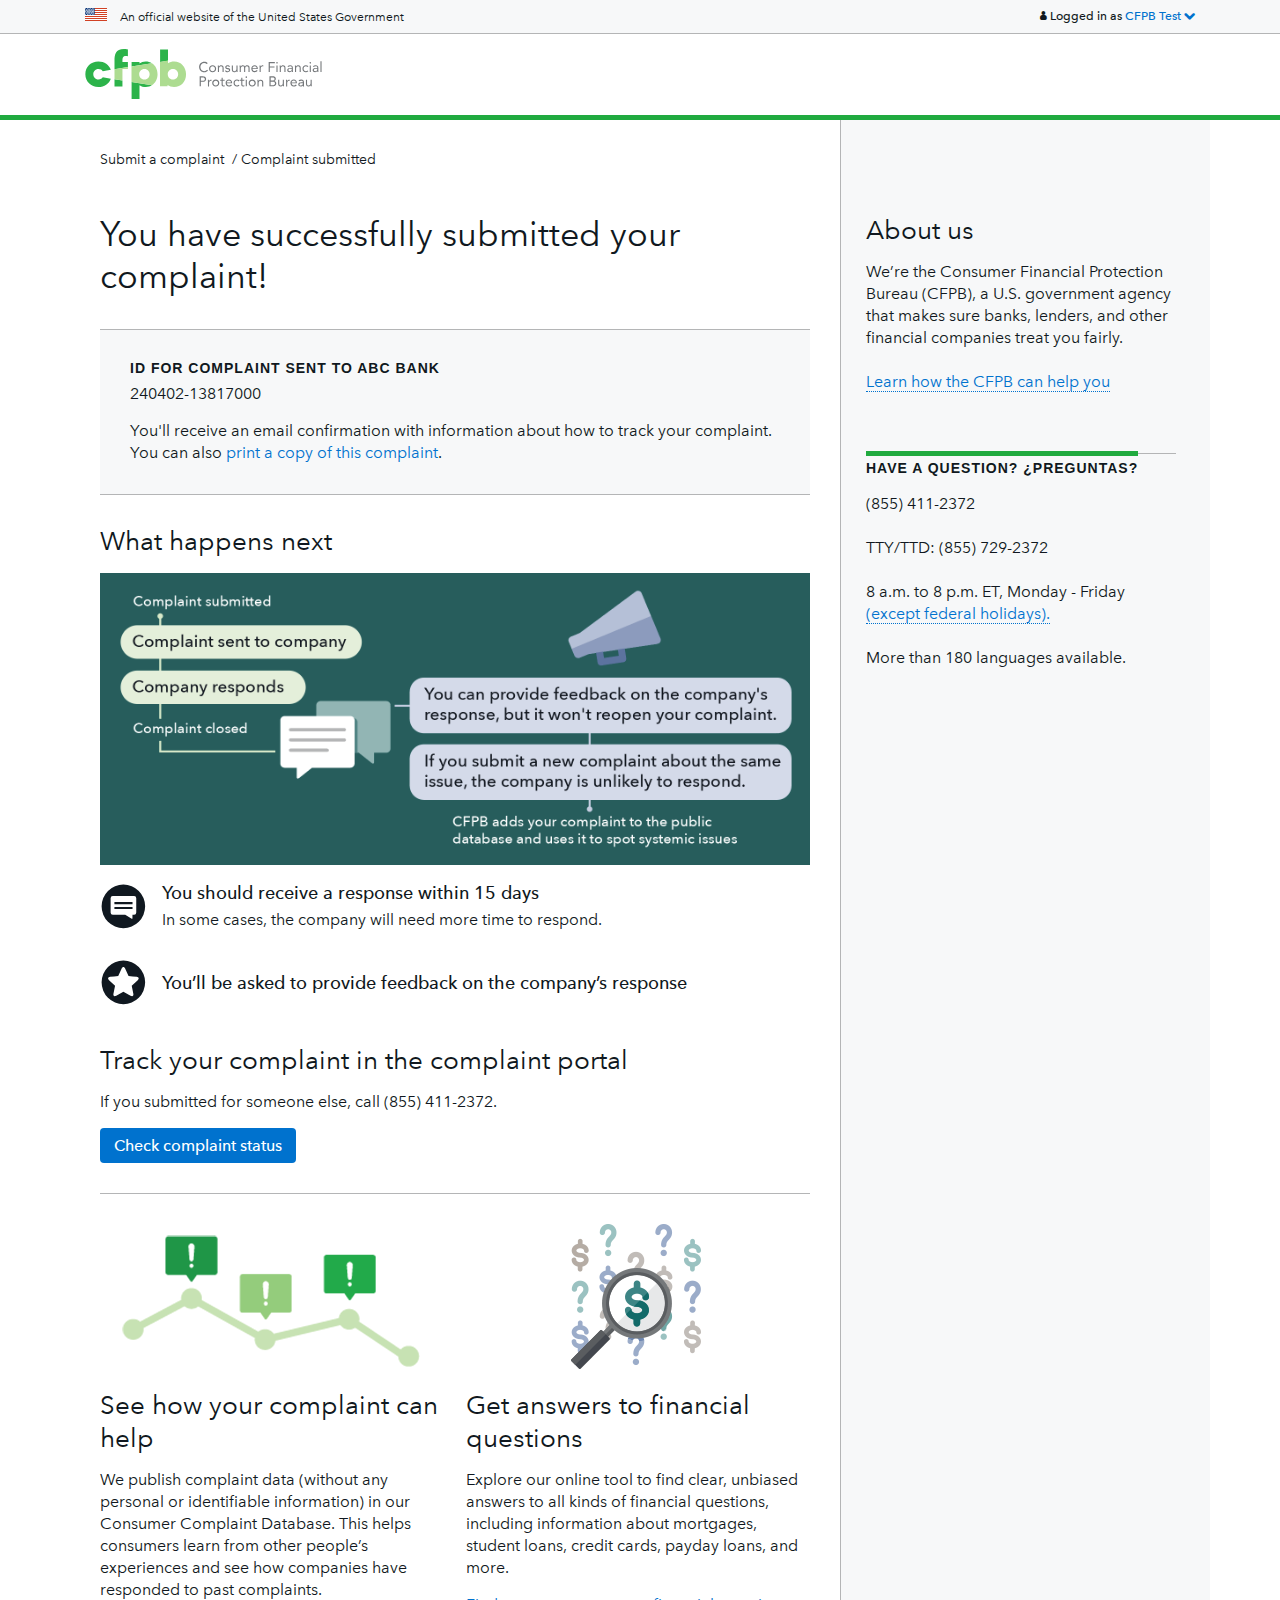
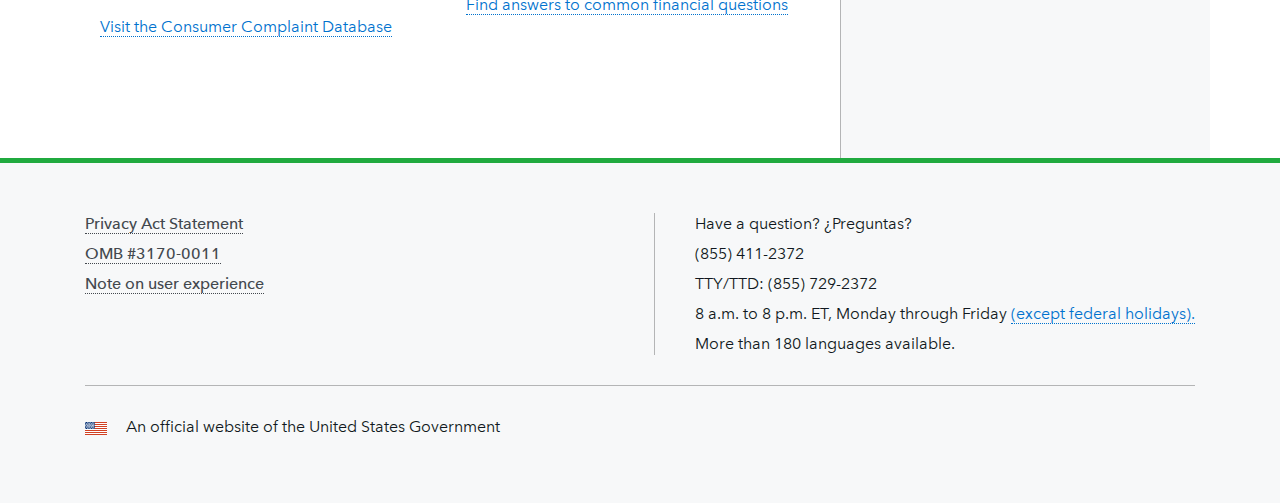
==== commit 8276c7cd: "Update content" ====
--- a/complaint-submitted/index.html
+++ b/complaint-submitted/index.html
@@ -29,7 +29,7 @@
     margin-top: 15px;
     margin-bottom: 15px;
     color: #ff0000 !important;
-}</style><style>body{margin:0}.slds-col .ui-widget,.slds-col--padded .ui-widget,.cb-drop-container .ui-widget{margin:36px 0;clear:both}@media only screen and (min-width:48em) and (min-aspect-ratio:4/3),only screen and (min-width:64.0625em){.siteforceNapiliFooter.ctaPanel{margin-top:120px}}#NapiliCommunityTemplateLoader{display:none}.loading #NapiliCommunityTemplateLoader{display:block}.loading #NapiliCommunityTemplateLoader .napili-stencil{position:relative;width:100%;height:140px;background-color:rgba(0, 0, 0, 0.2)}.loading #NapiliCommunityTemplateLoader .napili-stencil_headerPanel{position:absolute;z-index:2;top:0;left:0;width:100%;height:100%}.loading #NapiliCommunityTemplateLoader .napili-stencil_headerOverlay{height:100%;width:100%;background:rgba(0, 0, 0, 0.2)}.loading #NapiliCommunityTemplateLoader .napili-stencil_headerLine{max-width:1140px;height:52px;margin:0 auto;padding:20px 14px 122px 14px;box-sizing:border-box}.loading #NapiliCommunityTemplateLoader .napili-stencil_brandingProfile{width:25%;float:left;text-align:center}.loading #NapiliCommunityTemplateLoader .napili-stencil_brandingLogo{position:relative;z-index:99;width:80%;height:45px;max-width:100%;max-height:52px;display:block;outline:0;background-image:var(--lwc-brandLogoImage,url(/consumer/s/sfsites/assets/Images/spacer.gif));background-position:center;background-repeat:no-repeat;background-size:contain}.loading #NapiliCommunityTemplateLoader .napili-stencil_headerImage{position:absolute;z-index:1;left:0;right:0;top:0;bottom:0;background-image:var(--lwc-headerImageUrl,url(/consumer/s/sfsites/assets/Images/spacer.gif));background-repeat:no-repeat;background-position:center;background-size:cover}.loading #NapiliCommunityTemplateLoader .napili-stencil_navBar{position:absolute;bottom:0;z-index:3;height:45px;width:100%;padding:0;border-top:1px solid var(--slds-g-color-border-base-2, #AAAAAA);background:rgba(0, 0, 0, 0.2)}@media only screen and (min-width:48em){.loading #NapiliCommunityTemplateLoader .napili-stencil{height:190px}.loading #NapiliCommunityTemplateLoader .napili-stencil_headerLine{padding:40px 14px 152px 14px}.loading #NapiliCommunityTemplateLoader .napili-stencil_brandingLogo{height:52px}.loading #NapiliCommunityTemplateLoader .napili-stencil_brandingProfile{width:15%}.loading #NapiliCommunityTemplateLoader .napili-stencil_navBar{height:32px}}.loading #NapiliCommunityTemplateLoader .siteforceLoadingBalls.loadingCon{transition:all .3s ease-in-out 0s;margin-top:10px}.loading #NapiliCommunityTemplateLoader .siteforceLoadingBalls .loadingBall{display:inline-block;width:1em;height:1em;border-radius:1em;animation:bouncedelay 1.4s infinite ease-in-out;animation-delay:-.48s;animation-fill-mode:both;background-color:var(--lwc-inlineSpinnerBackground,#7e8f9a);margin-right:16px}.loading #NapiliCommunityTemplateLoader .siteforceLoadingBalls .loadingBall.second{animation-delay:-.32s}.loading #NapiliCommunityTemplateLoader .siteforceLoadingBalls .loadingBall.third{animation-delay:-.16s;margin-right:0}@keyframes bouncedelay{0%,80%,100%{transform:scale(0.0)}40%{transform:scale(1.0)}}.loading #NapiliCommunityTemplateLoader .loadingBallsWrapper{margin-top:2em;text-align:center}</style><style type="text/css" id="hoverPrototypeStyle"></style><script type="text/javascript" async="" src="./files/analytics.js" nonce=""></script><script src="./files/js" async=""></script><script data-locker-src="/consumer/resource/1700183313000/MosFrameworks/Mosaic/js/main.min.js" type="text/javascript"></script><link href="./files/salesforce-lightning-design-system.min.css" type="text/css" rel="stylesheet"><link href="./files/ExperienceCloudFontStyles" type="text/css" rel="stylesheet"><link href="./files/main.min.css" type="text/css" rel="stylesheet"><script src="./files/main.min.js" type="text/javascript"></script><style type="text/css">.cMosModal .o-modal_content{width:100%!important;height:100%;max-height:calc(100vh - 10vh);margin:0 auto;overflow-y:auto;color:black}.cMosModal .o-modal_close{margin:0!important;text-align:right}.cMosModal .close-button{margin-top:0}@media screen and (max-width:37.5em){.cMosModal .o-modal_inner{padding-top:15px}.cMosModal .o-modal_close{float:none}}</style><style type="text/css">.cMosModalWithButtons .body-text{margin-top:1em}.cMosModalWithButtons .primary-button{margin-right:6px}.cMosModalWithButtons .button-section{background-color:#e7e8e9;padding:10px 30px;margin:0 -30px -30px -30px}.cMosModalWithButtons .destructive-button{display:inline}@media screen and (max-width:37.5em){.cMosModalWithButtons .primary-button{width:100%}.cMosModalWithButtons .destructive-button{display:block;text-align:center}.cMosModalWithButtons .destructive-button>a{margin-bottom:0}}</style><style type="text/css">.cMosConsumerHeader img{vertical-align:inherit}@media only all and (max-width:37.5625em){.cMosConsumerHeader .eyebrow{display:none}}.cMosConsumerHeader .eyebrow+.wrapper{margin-top:15px}.cMosConsumerHeader .hidden{opacity:0!important;visibility:hidden!important}.cMosConsumerHeader .margin-0{margin:0}.cMosConsumerHeader .margin-left-3{margin-left:3px}.cMosConsumerHeader .no-border{border:0}@media print{header.cMosConsumerHeader nav,header.cMosConsumerHeader .logged-in{display:none}}.cMosConsumerHeader .header-submit-complaint{margin:.9375em 0;position:absolute;right:20px;background-color:#0072ce;color:#fff;padding:.61111111em .61111111em;font-size:.925em;-webkit-appearance:none;-moz-appearance:none;appearance:none;display:inline-block;box-sizing:border-box;border:0;margin:0;border-radius:.25em;cursor:pointer;font-weight:500;line-height:normal;text-align:center;top:45%;transform:translateY(-50%);text-decoration:none;transition:background-color .1s}.cMosConsumerHeader .header-submit-complaint:visited{color:#fff}</style><style type="text/css">.cMosNotification.outline-none{outline:none}.cMosNotification .m-notification__information{background:#f0f8eb!important;border:2px solid #20aa3f!important}.cMosNotification .m-notification_icon__information{color:#20aa3f!important}</style><style type="text/css">.cMosConsumerAside .header-slug{margin-bottom:15px;margin-top:60px}</style><style type="text/css">.cMosConsumerComplaintFiled .case-id{font-weight:800}.cMosConsumerComplaintFiled .processing-label{display:inline;top:3px;left:5px;position:relative}</style><style type="text/css">.cMosConsumerPrivacyActStatementModal h1{color:#00aa00}</style><style type="text/css">.cMosConsumerOMBModal .margin-top-10{margin-top:10px}.cMosConsumerOMBModal h1{color:#00aa00}</style><style type="text/css">.cMosConsumerUserExperienceModal h1{color:#00aa00}</style><style type="text/css">.cMosConsumerFooter .official-website{clear:both!important}.cMosConsumerFooter .jump-link,.cMosConsumerFooter .jump-link:visited,.cMosConsumerFooter .jump-link.visited{border-color:#43484e;color:#43484e}.cMosConsumerFooter .help{border-left:#b4b5b6;border-width:0;border-style:solid;border-left-width:1px;padding-left:40px}@media screen and (max-width:37.5em){.cMosConsumerFooter .list{float:none}.cMosConsumerFooter ul:last-of-type{border-left:0;padding-left:0}.cMosConsumerFooter .official-website{margin-top:30px}}@media screen and (min-width:51em){.cMosConsumerFooter .break{display:none}}</style><script data-locker-src="/consumer/resource/1700183313000/MosFrameworks/Mosaic/js/mosaic.js" type="text/javascript"></script><script src="./files/mosaic.js" type="text/javascript"></script><script src="./files/jszip.min.js" type="text/javascript"></script><style type="text/css">.cMosPersonalizedServices .toggle-media{display:none}</style>
+}</style><style>body{margin:0}.slds-col .ui-widget,.slds-col--padded .ui-widget,.cb-drop-container .ui-widget{margin:36px 0;clear:both}@media only screen and (min-width:48em) and (min-aspect-ratio:4/3),only screen and (min-width:64.0625em){.siteforceNapiliFooter.ctaPanel{margin-top:120px}}#NapiliCommunityTemplateLoader{display:none}.loading #NapiliCommunityTemplateLoader{display:block}.loading #NapiliCommunityTemplateLoader .napili-stencil{position:relative;width:100%;height:140px;background-color:rgba(0, 0, 0, 0.2)}.loading #NapiliCommunityTemplateLoader .napili-stencil_headerPanel{position:absolute;z-index:2;top:0;left:0;width:100%;height:100%}.loading #NapiliCommunityTemplateLoader .napili-stencil_headerOverlay{height:100%;width:100%;background:rgba(0, 0, 0, 0.2)}.loading #NapiliCommunityTemplateLoader .napili-stencil_headerLine{max-width:1140px;height:52px;margin:0 auto;padding:20px 14px 122px 14px;box-sizing:border-box}.loading #NapiliCommunityTemplateLoader .napili-stencil_brandingProfile{width:25%;float:left;text-align:center}.loading #NapiliCommunityTemplateLoader .napili-stencil_brandingLogo{position:relative;z-index:99;width:80%;height:45px;max-width:100%;max-height:52px;display:block;outline:0;background-image:var(--lwc-brandLogoImage,url(/consumer/s/sfsites/assets/Images/spacer.gif));background-position:center;background-repeat:no-repeat;background-size:contain}.loading #NapiliCommunityTemplateLoader .napili-stencil_headerImage{position:absolute;z-index:1;left:0;right:0;top:0;bottom:0;background-image:var(--lwc-headerImageUrl,url(/consumer/s/sfsites/assets/Images/spacer.gif));background-repeat:no-repeat;background-position:center;background-size:cover}.loading #NapiliCommunityTemplateLoader .napili-stencil_navBar{position:absolute;bottom:0;z-index:3;height:45px;width:100%;padding:0;border-top:1px solid var(--slds-g-color-border-base-2, #AAAAAA);background:rgba(0, 0, 0, 0.2)}@media only screen and (min-width:48em){.loading #NapiliCommunityTemplateLoader .napili-stencil{height:190px}.loading #NapiliCommunityTemplateLoader .napili-stencil_headerLine{padding:40px 14px 152px 14px}.loading #NapiliCommunityTemplateLoader .napili-stencil_brandingLogo{height:52px}.loading #NapiliCommunityTemplateLoader .napili-stencil_brandingProfile{width:15%}.loading #NapiliCommunityTemplateLoader .napili-stencil_navBar{height:32px}}.loading #NapiliCommunityTemplateLoader .siteforceLoadingBalls.loadingCon{transition:all .3s ease-in-out 0s;margin-top:10px}.loading #NapiliCommunityTemplateLoader .siteforceLoadingBalls .loadingBall{display:inline-block;width:1em;height:1em;border-radius:1em;animation:bouncedelay 1.4s infinite ease-in-out;animation-delay:-.48s;animation-fill-mode:both;background-color:var(--lwc-inlineSpinnerBackground,#7e8f9a);margin-right:16px}.loading #NapiliCommunityTemplateLoader .siteforceLoadingBalls .loadingBall.second{animation-delay:-.32s}.loading #NapiliCommunityTemplateLoader .siteforceLoadingBalls .loadingBall.third{animation-delay:-.16s;margin-right:0}@keyframes bouncedelay{0%,80%,100%{transform:scale(0.0)}40%{transform:scale(1.0)}}.loading #NapiliCommunityTemplateLoader .loadingBallsWrapper{margin-top:2em;text-align:center}</style><style type="text/css" id="hoverPrototypeStyle"></style><script src="./files/js" async=""></script><script data-locker-src="/consumer/resource/1700183313000/MosFrameworks/Mosaic/js/main.min.js" type="text/javascript"></script><link href="./files/salesforce-lightning-design-system.min.css" type="text/css" rel="stylesheet"><link href="./files/ExperienceCloudFontStyles" type="text/css" rel="stylesheet"><link href="./files/main.min.css" type="text/css" rel="stylesheet"><script src="./files/main.min.js" type="text/javascript"></script><style type="text/css">.cMosModal .o-modal_content{width:100%!important;height:100%;max-height:calc(100vh - 10vh);margin:0 auto;overflow-y:auto;color:black}.cMosModal .o-modal_close{margin:0!important;text-align:right}.cMosModal .close-button{margin-top:0}@media screen and (max-width:37.5em){.cMosModal .o-modal_inner{padding-top:15px}.cMosModal .o-modal_close{float:none}}</style><style type="text/css">.cMosModalWithButtons .body-text{margin-top:1em}.cMosModalWithButtons .primary-button{margin-right:6px}.cMosModalWithButtons .button-section{background-color:#e7e8e9;padding:10px 30px;margin:0 -30px -30px -30px}.cMosModalWithButtons .destructive-button{display:inline}@media screen and (max-width:37.5em){.cMosModalWithButtons .primary-button{width:100%}.cMosModalWithButtons .destructive-button{display:block;text-align:center}.cMosModalWithButtons .destructive-button>a{margin-bottom:0}}</style><style type="text/css">.cMosConsumerHeader img{vertical-align:inherit}@media only all and (max-width:37.5625em){.cMosConsumerHeader .eyebrow{display:none}}.cMosConsumerHeader .eyebrow+.wrapper{margin-top:15px}.cMosConsumerHeader .hidden{opacity:0!important;visibility:hidden!important}.cMosConsumerHeader .margin-0{margin:0}.cMosConsumerHeader .margin-left-3{margin-left:3px}.cMosConsumerHeader .no-border{border:0}@media print{header.cMosConsumerHeader nav,header.cMosConsumerHeader .logged-in{display:none}}.cMosConsumerHeader .header-submit-complaint{margin:.9375em 0;position:absolute;right:20px;background-color:#0072ce;color:#fff;padding:.61111111em .61111111em;font-size:.925em;-webkit-appearance:none;-moz-appearance:none;appearance:none;display:inline-block;box-sizing:border-box;border:0;margin:0;border-radius:.25em;cursor:pointer;font-weight:500;line-height:normal;text-align:center;top:45%;transform:translateY(-50%);text-decoration:none;transition:background-color .1s}.cMosConsumerHeader .header-submit-complaint:visited{color:#fff}</style><style type="text/css">.cMosNotification.outline-none{outline:none}.cMosNotification .m-notification__information{background:#f0f8eb!important;border:2px solid #20aa3f!important}.cMosNotification .m-notification_icon__information{color:#20aa3f!important}</style><style type="text/css">.cMosConsumerAside .header-slug{margin-bottom:15px;margin-top:60px}</style><style type="text/css">.cMosConsumerComplaintFiled .case-id{font-weight:800}.cMosConsumerComplaintFiled .processing-label{display:inline;top:3px;left:5px;position:relative}</style><style type="text/css">.cMosConsumerPrivacyActStatementModal h1{color:#00aa00}</style><style type="text/css">.cMosConsumerOMBModal .margin-top-10{margin-top:10px}.cMosConsumerOMBModal h1{color:#00aa00}</style><style type="text/css">.cMosConsumerUserExperienceModal h1{color:#00aa00}</style><style type="text/css">.cMosConsumerFooter .official-website{clear:both!important}.cMosConsumerFooter .jump-link,.cMosConsumerFooter .jump-link:visited,.cMosConsumerFooter .jump-link.visited{border-color:#43484e;color:#43484e}.cMosConsumerFooter .help{border-left:#b4b5b6;border-width:0;border-style:solid;border-left-width:1px;padding-left:40px}@media screen and (max-width:37.5em){.cMosConsumerFooter .list{float:none}.cMosConsumerFooter ul:last-of-type{border-left:0;padding-left:0}.cMosConsumerFooter .official-website{margin-top:30px}}@media screen and (min-width:51em){.cMosConsumerFooter .break{display:none}}</style><script data-locker-src="/consumer/resource/1700183313000/MosFrameworks/Mosaic/js/mosaic.js" type="text/javascript"></script><script src="./files/mosaic.js" type="text/javascript"></script><script src="./files/jszip.min.js" type="text/javascript"></script><style type="text/css">.cMosPersonalizedServices .toggle-media{display:none}</style>
 <!--[if gte mso 9]><xml>
 <mso:CustomDocumentProperties>
 <mso:_dlc_DocId msdt:dt="string">TIDD-1712032649-187789</mso:_dlc_DocId>
@@ -423,7 +423,7 @@
                         Logged in as
                         <div aria-expanded="true" class="slds-dropdown-trigger slds-dropdown-trigger--click slds-is-open" data-aura-rendered-by="4:203;a"><a id="user-name" data-aura-rendered-by="14:203;a" href="javascript:void(0);">CFPB Test<span aria-haspopup="true" class="cf-icon cf-icon-down margin-left-3" data-aura-rendered-by="16:203;a"></span></a><div id="414:0user-menu" class="slds-dropdown slds-dropdown--right hidden cfpb-full-width" data-aura-rendered-by="9:203;a"><ul role="menu" class="dropdown__list list list__links margin-0" data-aura-rendered-by="10:203;a"><li class="slds-dropdown__item" data-aura-rendered-by="11:203;a"><a role="menuitem" id="user-logout" class="no-border" data-aura-rendered-by="12:203;a" href="javascript:void(0);">Logout</a></li></ul></div></div></div></div></div><div class="wrapper wrapper__match-content header-content" data-aura-rendered-by="423:0"><div class="global-header_logo" data-aura-rendered-by="424:0"><a href="https://www.consumerfinance.gov/" data-aura-rendered-by="425:0"><img src="./files/cfpb_logo.svg" alt="Consumer Financial Protection Bureau" width="237" height="50" data-aura-rendered-by="426:0"></a></div><!--render facet: 427:0--></div></header></div></div><div tabindex="-1" class="cCenterPanel" data-aura-rendered-by="446:0"><!--render facet: 3:2;a--><div data-aura-rendered-by="86:2;a" class="siteforceSldsOneColLayout siteforceContentArea" data-aura-class="siteforceSldsOneColLayout siteforceContentArea"><div class="slds-col--padded comm-content-header comm-layout-column" data-aura-rendered-by="87:2;a"><!--render facet: 88:2;a--></div><div class="slds-col--padded contentRegion comm-layout-column" data-aura-rendered-by="89:2;a"><div data-region-name="content" data-item-id="67d6855c-7785-4e37-a085-6d13d58203c4" data-aura-rendered-by="83:2;a"><div data-priority="" data-item-id="a9dabc45-7c61-4c7b-bc38-afe50d4fa4ae" class="ui-widget" data-aura-rendered-by="80:2;a"><div class="content content__2-1 content__bleedbar complaint cMosConsumerComplaintFiled" data-aura-rendered-by="22:2;a" data-aura-class="cMosConsumerComplaintFiled"><div class="content_wrapper" data-aura-rendered-by="25:2;a"><div class="content_main content__flush-bottom content__flush-top" data-aura-rendered-by="26:2;a"><div class="content-l" data-aura-rendered-by="27:2;a"><div class="content-l_col content-l_col-1" data-aura-rendered-by="28:2;a"><nav class="m-breadcrumbs" data-aura-rendered-by="32:2;a"><div class="m-breadcrumbs_item" data-aura-rendered-by="34:2;a">Submit a complaint</div><div class="m-breadcrumbs_item" data-aura-rendered-by="36:2;a">Complaint submitted</div></nav></div></div></div></div><div class="content_wrapper" data-aura-rendered-by="38:2;a"><div class="content_main" data-aura-rendered-by="39:2;a"><div id="20:2;aform-level-validation-errors" data-aura-rendered-by="40:2;a"><div tabindex="0" id="41:2;afocusDiv" class="outline-none cMosNotification" data-aura-rendered-by="43:2;a" data-aura-class="cMosNotification"><!--render facet: 44:2;a--></div></div><h1 class="h1" data-aura-rendered-by="1:205;a">
                         You have successfully submitted your complaint!
-                    </h1><div class="block block__bg block__flush-bottom block__padded-bottom block__padded-top block__border-bottom block__border-top" data-aura-rendered-by="7:205;a"><dt data-aura-rendered-by="9:205;a">ID FOR COMPLAINT SENT TO CITI</dt>240402-13817000</p>
+                    </h1><div class="block block__bg block__flush-bottom block__padded-bottom block__padded-top block__border-bottom block__border-top" data-aura-rendered-by="7:205;a"><dt data-aura-rendered-by="9:205;a">ID FOR COMPLAINT SENT TO ABC BANK</dt>240402-13817000</p>
                         <div data-aura-rendered-by="13:205;a">You'll receive an email confirmation with information about how to track your complaint. You can also <a href="https://portal.consumerfinance.gov/consumer/s/complaint-print?sessionid=28f20814c13f4c3f39dccdf247f90e877fdfe226806525f268b0e0549cd3e72c083fc4cb9191ff93b3049dcadfddd27220a019470e71061d794ca55a05c5ee69#50082000002Ne7AAAS" target="_blank" data-aura-rendered-by="14:205;a">print a copy of this complaint</a>.</div></div><!--render facet: 16:205;a--><div class="block block__flush-top block__flush-bottom block__padded-top" data-aura-rendered-by="17:205;a">
                         <h2 class="h2" data-aura-rendered-by="18:205;a">
                             What happens next
